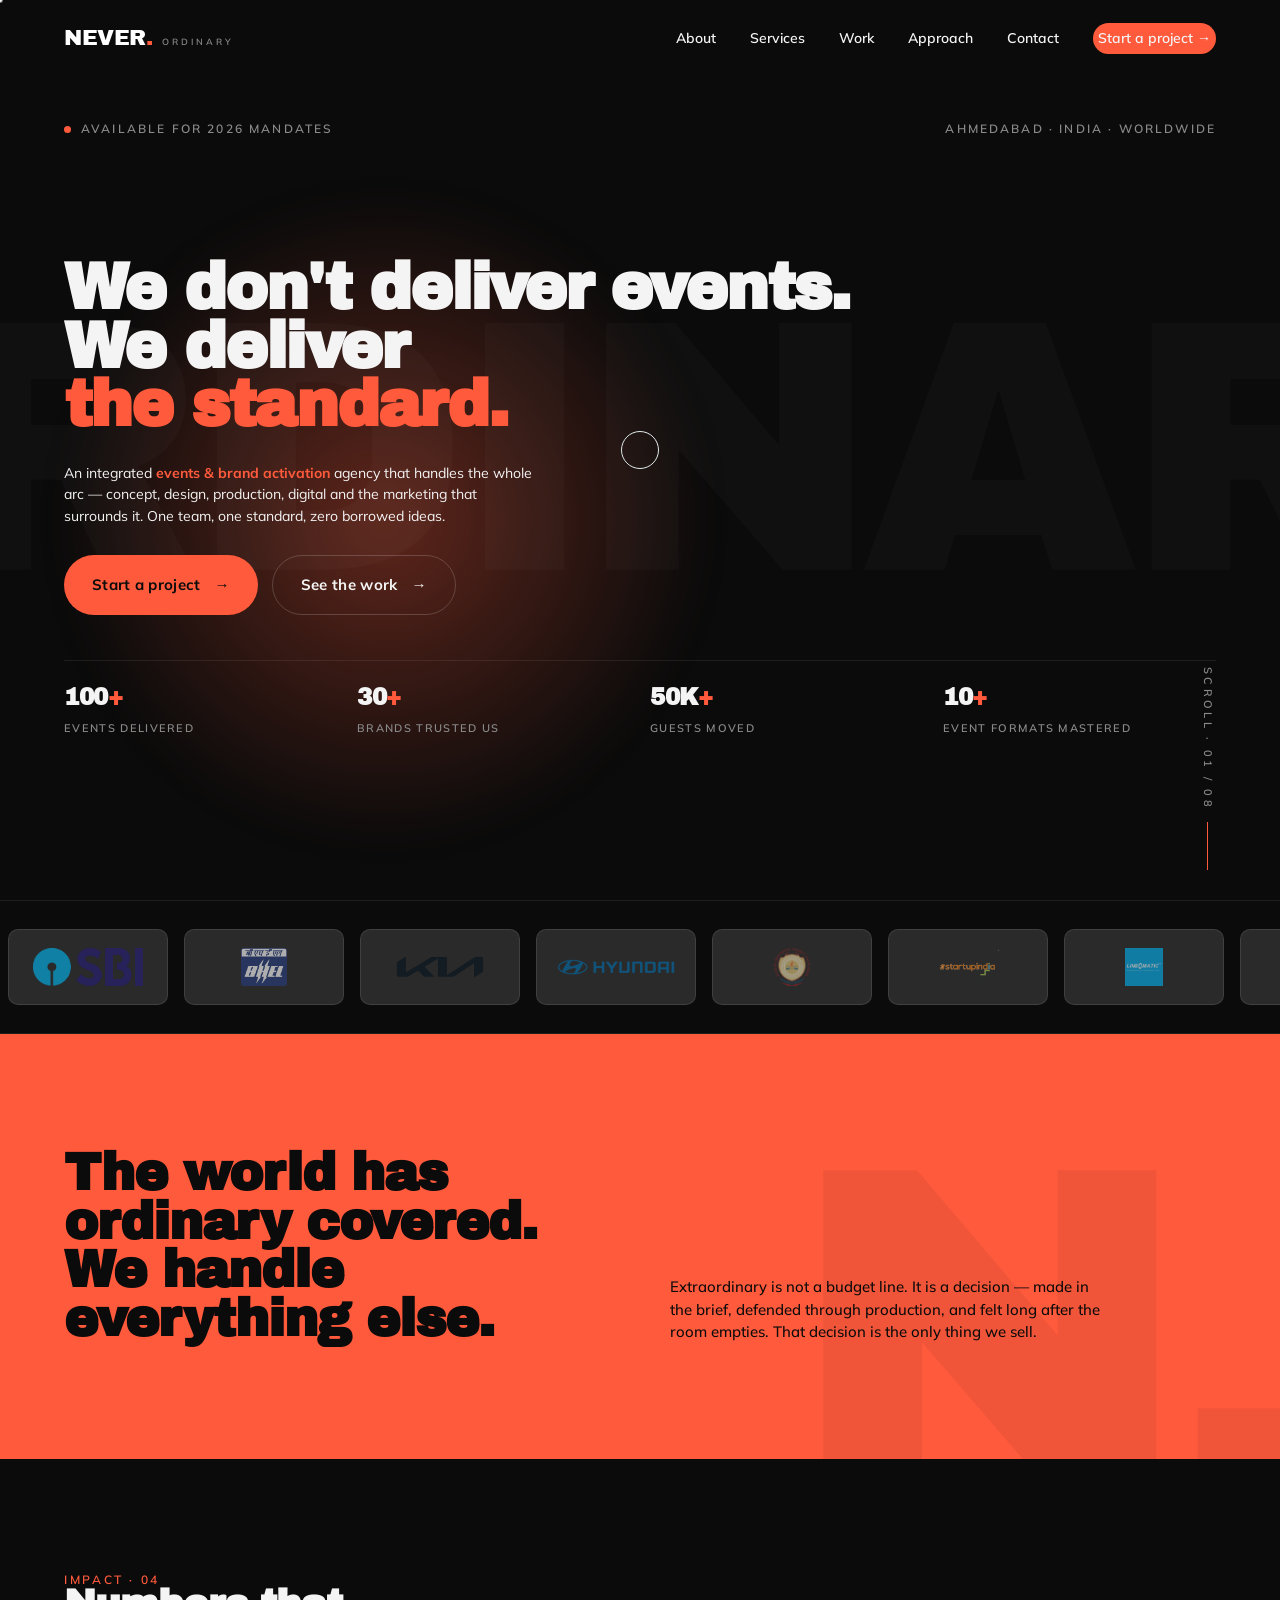
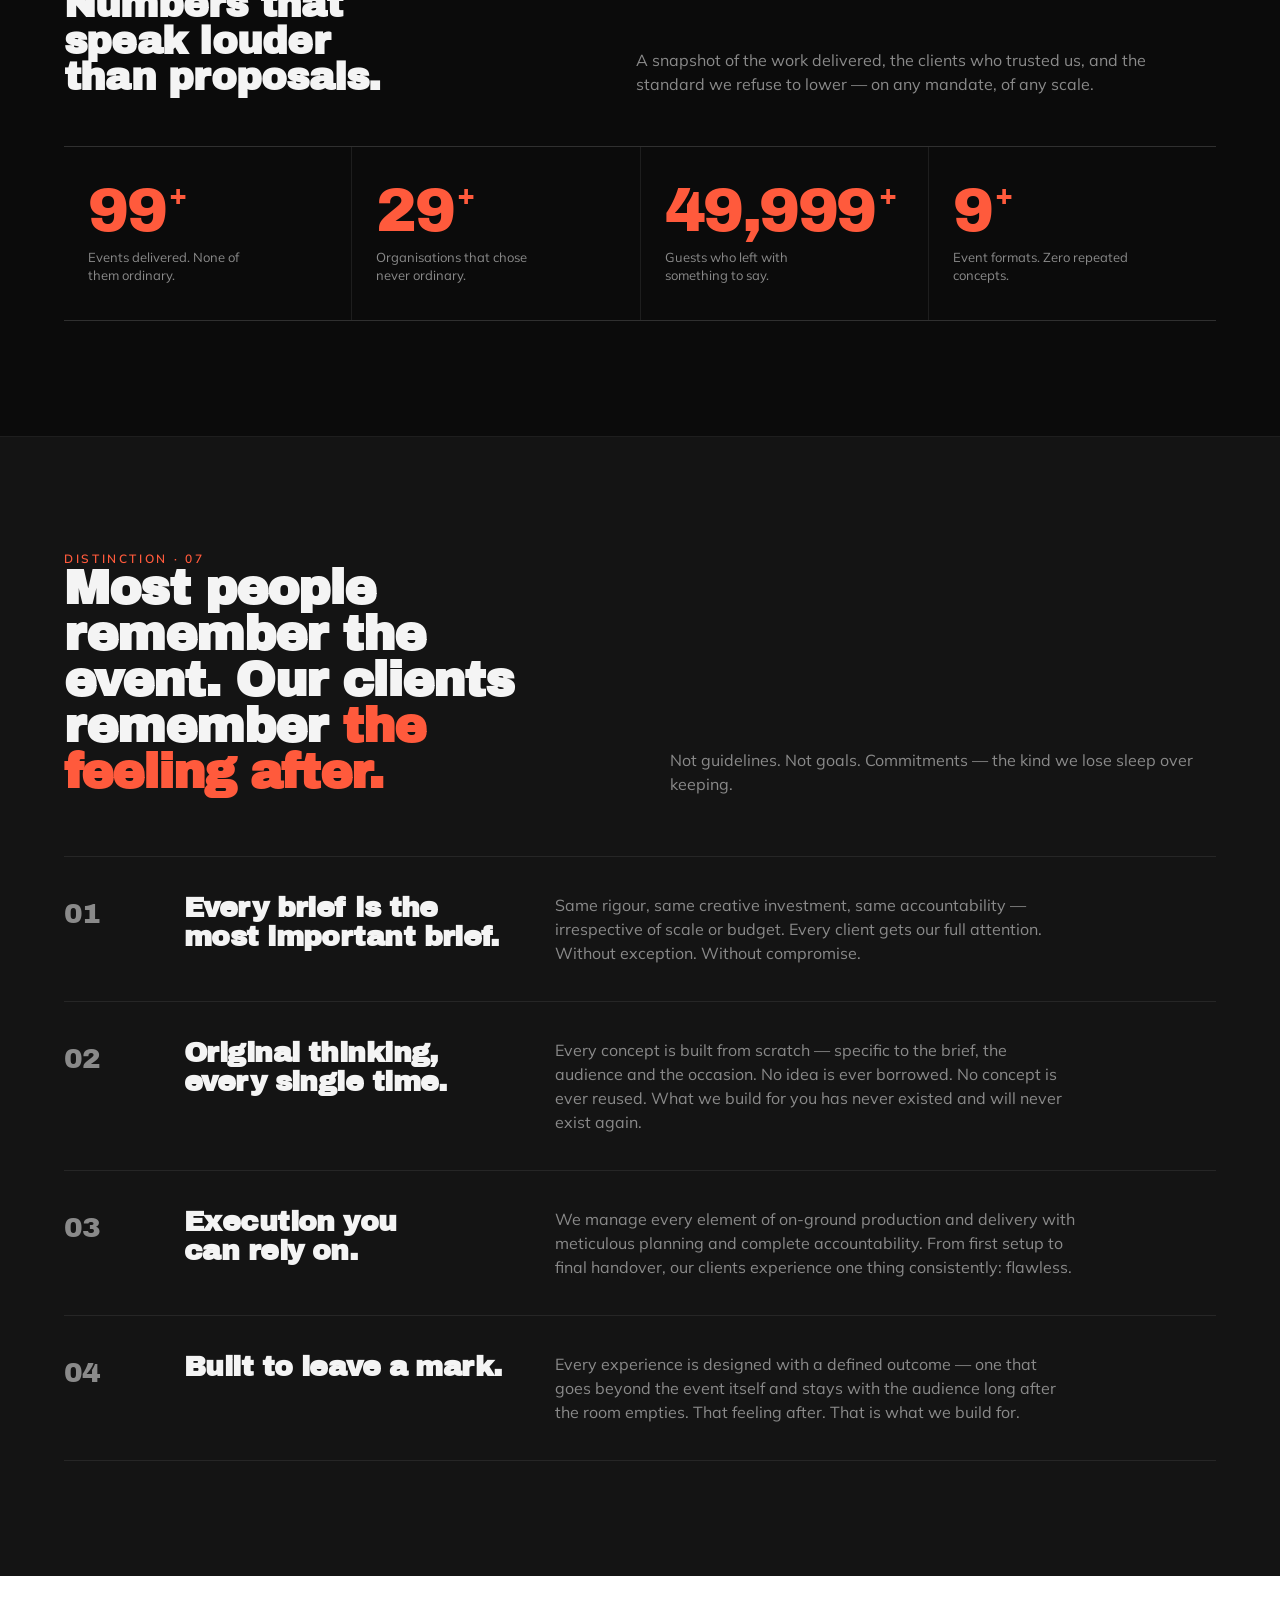
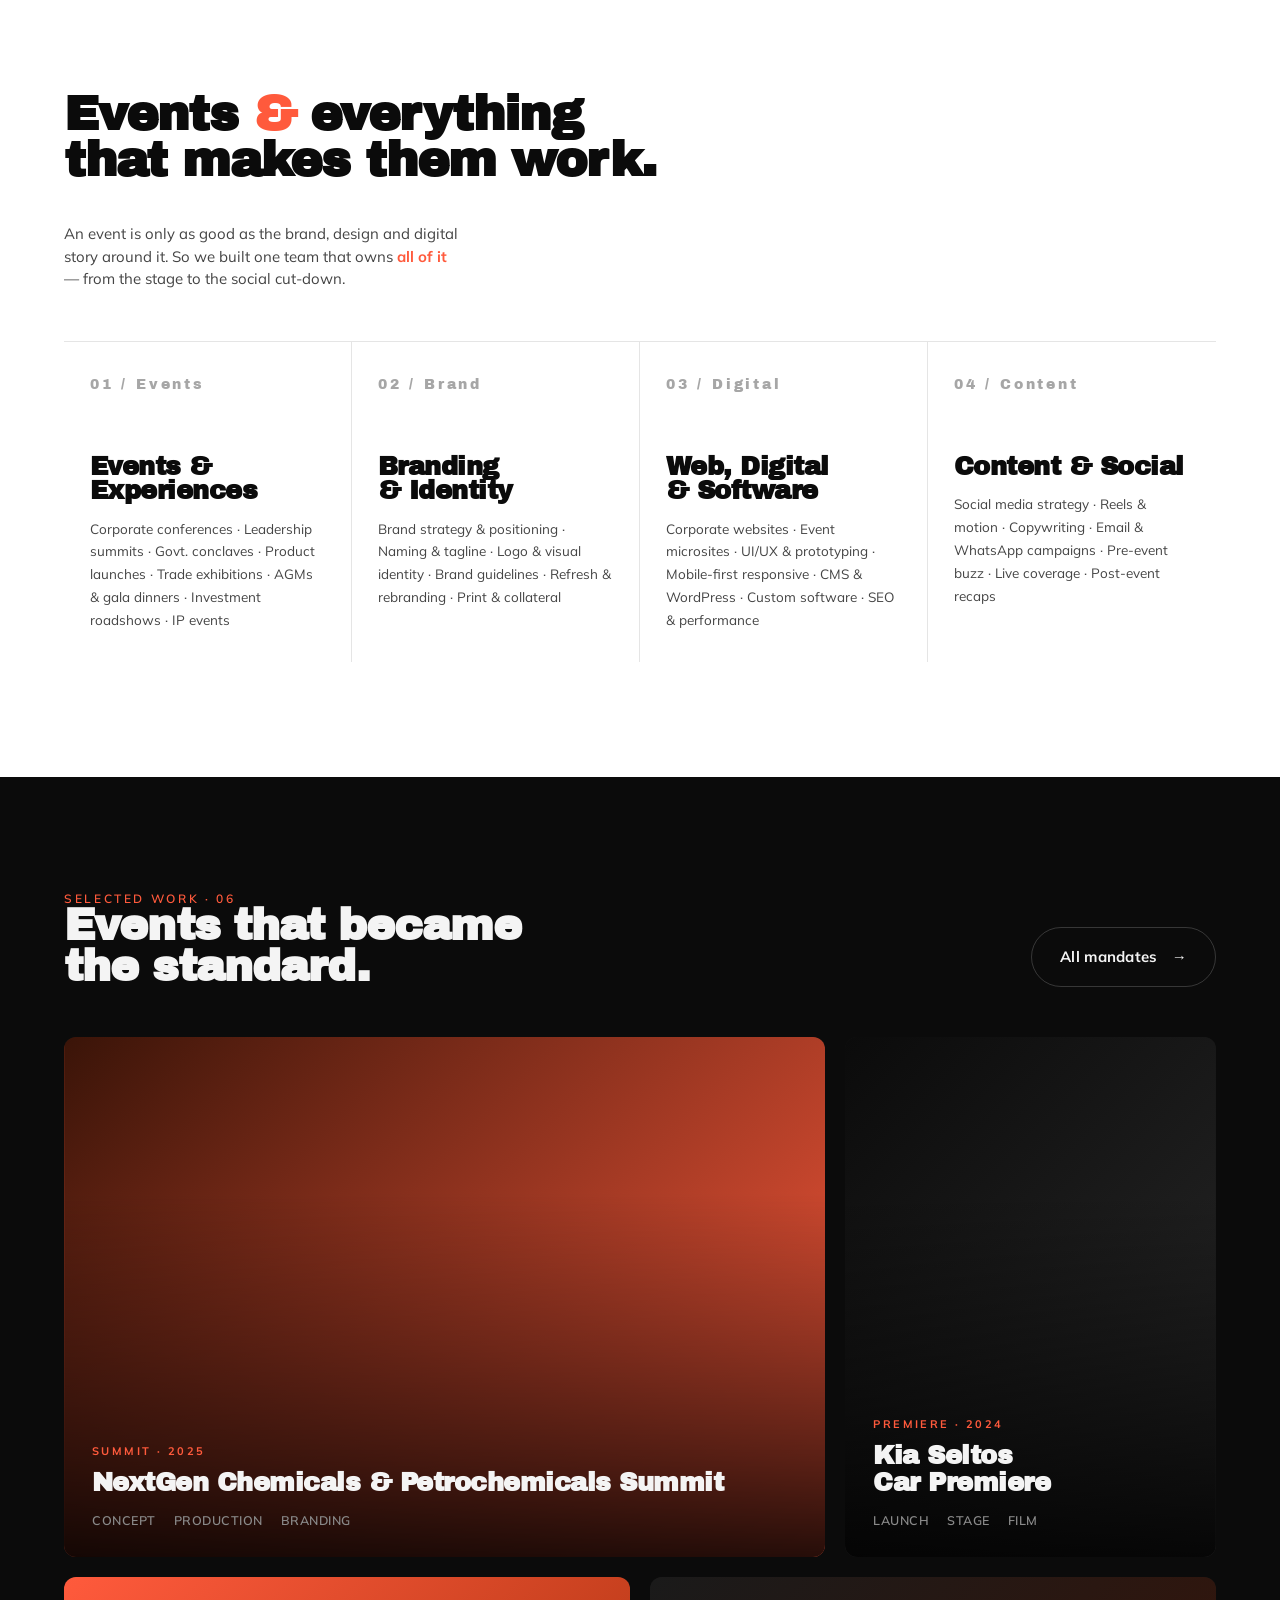
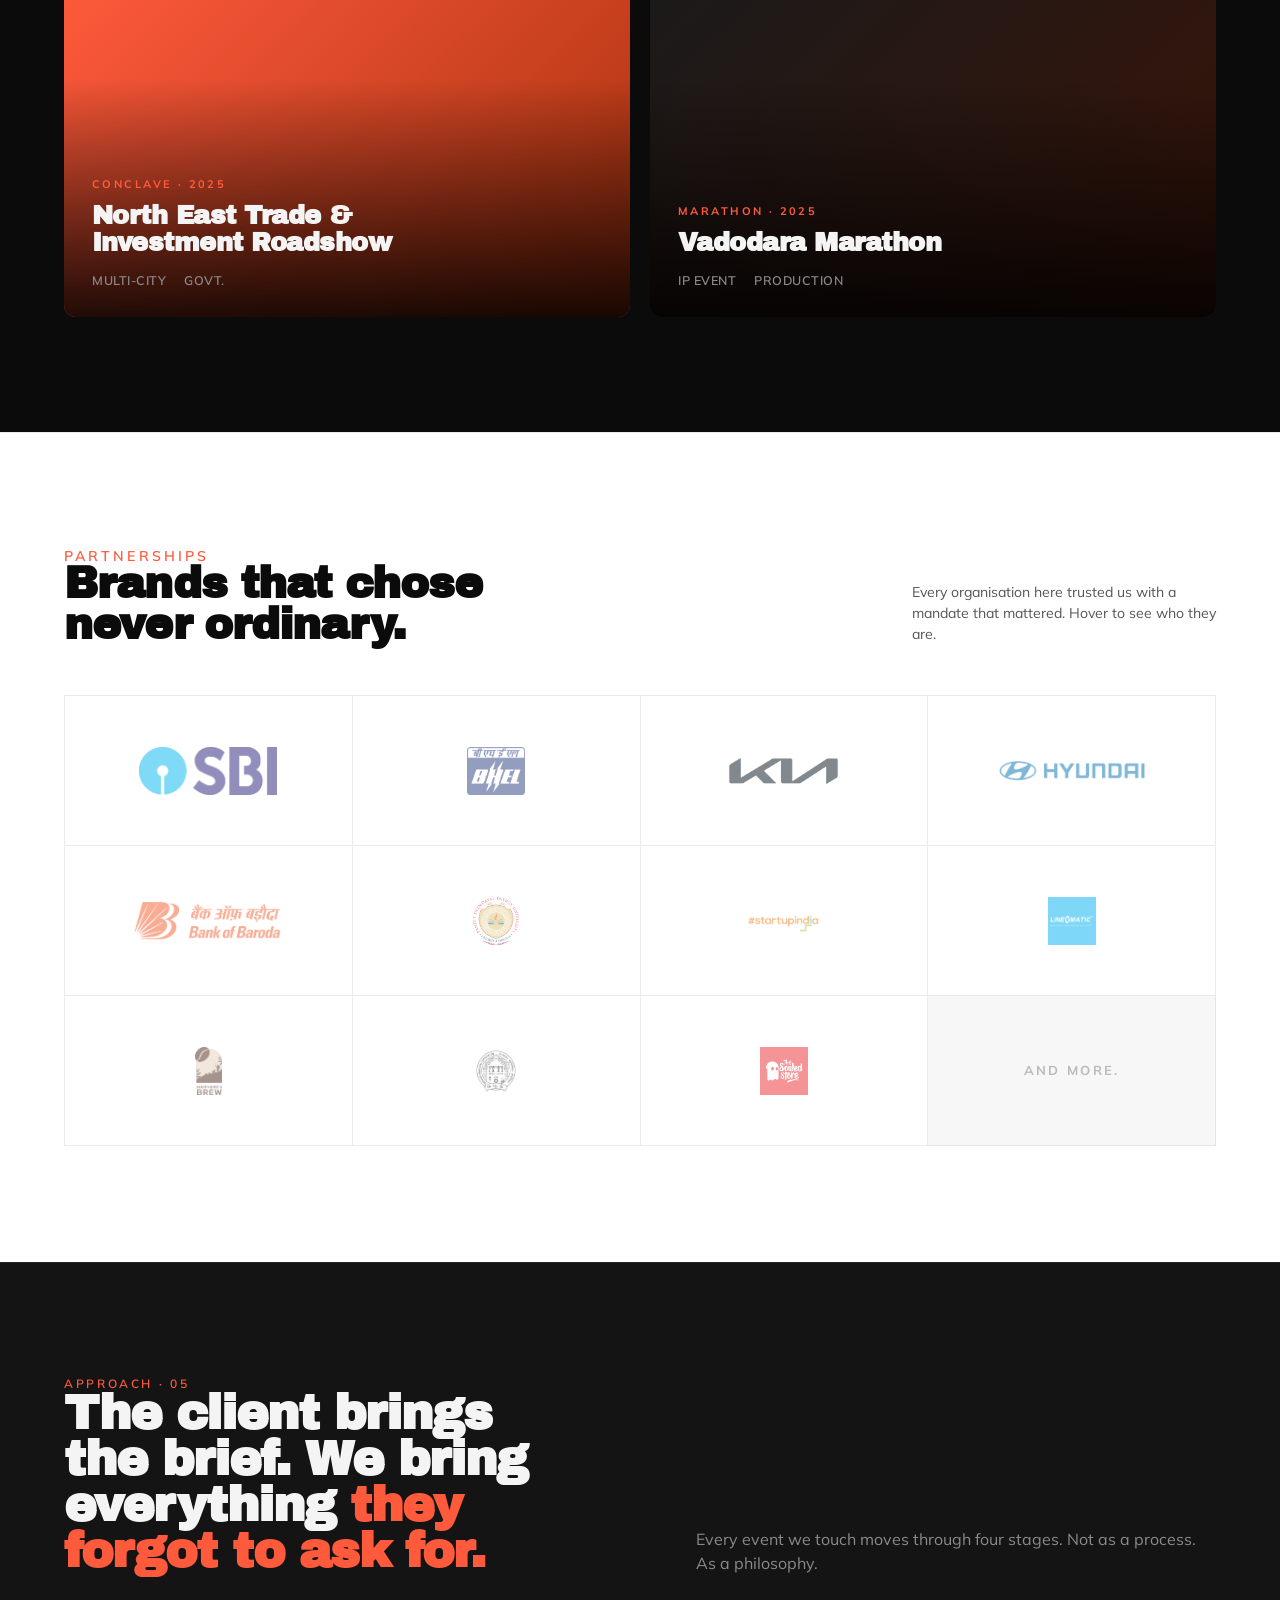
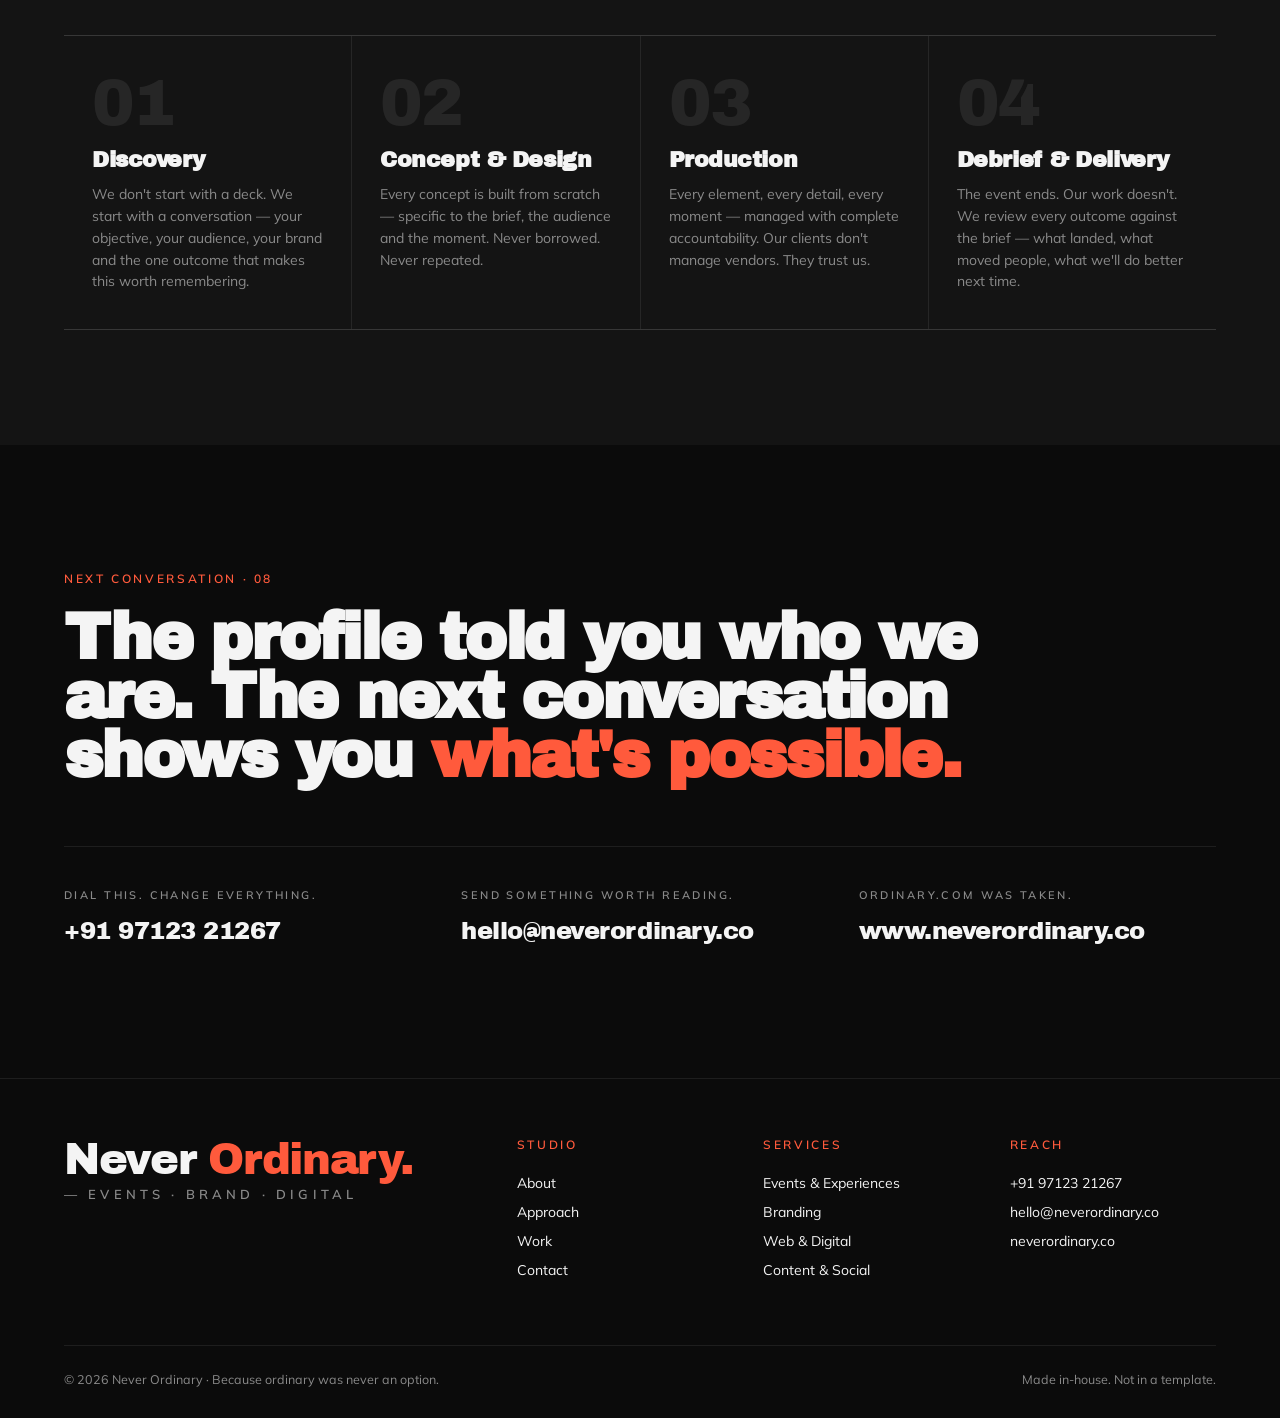
==== index.html @ 2fde380c "Initial commit" ====
<!doctype html>
<html lang="en">
<head>
<meta charset="utf-8">
<meta name="viewport" content="width=device-width,initial-scale=1">
<title>Never Ordinary — Events, Brand, Design & Digital. Built to be remembered.</title>
<meta name="description" content="Never Ordinary is an integrated events and brand activation agency. We design, produce and market corporate conferences, product launches, conclaves and brand experiences — end to end.">
<meta name="theme-color" content="#0B0B0B">
<meta property="og:title" content="Never Ordinary — Events that became the standard.">
<meta property="og:description" content="Concept. Design. Production. Marketing. We handle everything except ordinary.">
<meta property="og:type" content="website">
<link rel="preconnect" href="https://fonts.googleapis.com">
<link rel="preconnect" href="https://fonts.gstatic.com" crossorigin>
<link href="https://fonts.googleapis.com/css2?family=Archivo+Black&family=Mulish:wght@400;500;600;700;800;900&display=swap" rel="stylesheet">
<link rel="stylesheet" href="/assets/css/main.css">
<link rel="icon" href="data:image/svg+xml,%3Csvg xmlns='http://www.w3.org/2000/svg' viewBox='0 0 100 100'%3E%3Crect width='100' height='100' fill='%230B0B0B'/%3E%3Ctext x='50' y='68' font-family='Arial Black' font-size='60' fill='%23FF5A3C' text-anchor='middle'%3EN%3C/text%3E%3C/svg%3E">
</head>
<body>

<div class="cursor" aria-hidden="true"></div>
<div class="cursor-dot" aria-hidden="true"></div>

<!-- ===================== NAV ===================== -->
<header class="nav" role="banner">
  <a href="/" class="nav__logo" aria-label="Never Ordinary — Home">
    <span>NEVER<span class="o">.</span></span>
    <small>Ordinary</small>
  </a>
  <nav class="nav__links" aria-label="Primary">
    <a href="/about/">About</a>
    <a href="/services/">Services</a>
    <a href="/work/">Work</a>
    <a href="/approach/">Approach</a>
    <a href="/contact/">Contact</a>
    <a href="/contact/" class="nav__cta" style="padding: 5px;">Start a project →</a>
  </nav>
  <button class="nav__burger" aria-label="Menu" aria-expanded="false">
    <span></span><span></span><span></span>
  </button>
</header>

<!-- ===================== HERO ===================== -->
<section class="hero" aria-label="Hero">
  <div class="hero__glow" aria-hidden="true"></div>
  <div class="hero__bgword" aria-hidden="true">ORDINARY</div>

  <div class="hero__meta">
    <span><span class="dot"></span>Available for 2026 mandates</span>
    <span>Ahmedabad · India · Worldwide</span>
  </div>

  <div class="hero__inner">
    <h1 class="hero__head">
      <span class="line"><span>We don&apos;t deliver events.</span></span>
      <span class="line"><span>We deliver</span></span>
      <span class="hero__word-row">
        <span class="word-rotor" aria-label="the feeling after">
          <span class="wr is-active">the feeling after.</span>
          <span class="wr">the standard.</span>
          <span class="wr">the moment.</span>
          <span class="wr">the story.</span>
        </span>
      </span>
    </h1>

    <p class="hero__sub">
      An integrated <b>events &amp; brand activation</b> agency that handles the whole arc &mdash;
      concept, design, production, digital and the marketing that surrounds it.
      One team, one standard, zero borrowed ideas.
    </p>

    <div class="hero__cta-row">
      <a href="/contact/" class="btn">Start a project <span class="arr">→</span></a>
      <a href="/work/" class="btn btn--ghost">See the work <span class="arr">→</span></a>
    </div>

    <div class="hero__foot">
      <div><strong>100<span style="color:var(--c-orange)">+</span></strong>Events delivered</div>
      <div><strong>30<span style="color:var(--c-orange)">+</span></strong>Brands trusted us</div>
      <div><strong>50K<span style="color:var(--c-orange)">+</span></strong>Guests moved</div>
      <div><strong>10<span style="color:var(--c-orange)">+</span></strong>Event formats mastered</div>
    </div>
  </div>

  <div class="hero__scroll" aria-hidden="true">SCROLL · 01 / 08</div>
</section>

<!-- ===================== CLIENT MARQUEE ===================== -->
<div class="marquee" aria-label="Clients scrolling">
  <div class="marquee__track">
    <span class="marquee__item"><img src="/assets/images/sbi-logo-33205.png" alt="SBI" loading="lazy"></span>
    <span class="marquee__item"><img src="/assets/images/BHEL_logo.png" alt="BHEL" loading="lazy"></span>
    <span class="marquee__item"><img src="/assets/images/Kia_Logo_B.png" alt="Kia" loading="lazy"></span>
    <span class="marquee__item"><img src="/assets/images/hyundai-logo-348.png" alt="Hyundai" loading="lazy"></span>
    <!-- <span class="marquee__item"><img src="/assets/images/f231e0bbf723edbf90cee7fbb6eac2cd.png" alt="Bank of Baroda" loading="lazy"></span> -->
    <span class="marquee__item"><img src="/assets/images/idbCMJfmR0_logos.png" alt="PDEU" loading="lazy"></span>
    <span class="marquee__item"><img src="/assets/images/pngwing.com.png" alt="Startup India" loading="lazy"></span>
    <span class="marquee__item"><img src="/assets/images/Line%20O%20Matic%20Logo.png" alt="Lineomatic" loading="lazy"></span>
    <span class="marquee__item"><img src="/assets/images/Asset%202.png" alt="Shepherd's Brew" loading="lazy"></span>
    <span class="marquee__item"><img src="/assets/images/IMG_1057.JPG" alt="Ahmedabad Municipal Corporation" loading="lazy"></span>
    <span class="marquee__item"><img src="/assets/images/IMG_1058.JPG" alt="The Souled Store" loading="lazy"></span>
    <!-- duplicate for seamless loop -->
    <span class="marquee__item"><img src="/assets/images/sbi-logo-33205.png" alt="SBI" loading="lazy"></span>
    <span class="marquee__item"><img src="/assets/images/BHEL_logo.png" alt="BHEL" loading="lazy"></span>
    <span class="marquee__item"><img src="/assets/images/Kia_Logo_B.png" alt="Kia" loading="lazy"></span>
    <span class="marquee__item"><img src="/assets/images/hyundai-logo-348.png" alt="Hyundai" loading="lazy"></span>
    <!-- <span class="marquee__item"><img src="/assets/images/f231e0bbf723edbf90cee7fbb6eac2cd.png" alt="Bank of Baroda" loading="lazy"></span> -->
    <span class="marquee__item"><img src="/assets/images/idbCMJfmR0_logos.png" alt="PDEU" loading="lazy"></span>
    <span class="marquee__item"><img src="/assets/images/pngwing.com.png" alt="Startup India" loading="lazy"></span>
    <span class="marquee__item"><img src="/assets/images/Line%20O%20Matic%20Logo.png" alt="Lineomatic" loading="lazy"></span>
    <span class="marquee__item"><img src="/assets/images/Asset%202.png" alt="Shepherd's Brew" loading="lazy"></span>
    <span class="marquee__item"><img src="/assets/images/IMG_1057.JPG" alt="Ahmedabad Municipal Corporation" loading="lazy"></span>
    <span class="marquee__item"><img src="/assets/images/IMG_1058.JPG" alt="The Souled Store" loading="lazy"></span>
  </div>
</div>

<!-- ===================== MANIFESTO ===================== -->
<section class="manifesto reveal">
  <div class="manifesto__big" aria-hidden="true">N.</div>
  <div class="wrap manifesto__wrap">
    <h2>The world has ordinary covered. We handle everything else.</h2>
    <p>
      Extraordinary is not a budget line. It is a decision &mdash; made in the brief,
      defended through production, and felt long after the room empties.
      That decision is the only thing we sell.
    </p>
  </div>
</section>

<!-- ===================== STATS ===================== -->
<section class="stats">
  <div class="wrap">
    <div class="stats__head reveal">
      <div>
        <p class="eyebrow">Impact · 04</p>
        <h2 class="h-2">Numbers that speak louder than proposals.</h2>
      </div>
      <p class="lead">A snapshot of the work delivered, the clients who trusted us, and the standard we refuse to lower &mdash; on any mandate, of any scale.</p>
    </div>

    <div class="stats__grid reveal-stagger">
      <div class="stat">
        <div class="stat__num"><span data-count="100">0</span><sup>+</sup></div>
        <div class="stat__label">Events delivered. None of them ordinary.</div>
      </div>
      <div class="stat">
        <div class="stat__num"><span data-count="30">0</span><sup>+</sup></div>
        <div class="stat__label">Organisations that chose never ordinary.</div>
      </div>
      <div class="stat">
        <div class="stat__num"><span data-count="50000">0</span><sup>+</sup></div>
        <div class="stat__label">Guests who left with something to say.</div>
      </div>
      <div class="stat">
        <div class="stat__num"><span data-count="10">0</span><sup>+</sup></div>
        <div class="stat__label">Event formats. Zero repeated concepts.</div>
      </div>
    </div>
  </div>
</section>

<!-- ===================== DISTINCTION ===================== -->
<section class="pillars">
  <div class="wrap">
    <div class="pillars__head reveal">
      <div>
        <p class="eyebrow">Distinction · 07</p>
        <h2>Most people remember the event. Our clients remember <span class="kicker">the feeling after.</span></h2>
      </div>
      <p class="lead">Not guidelines. Not goals. Commitments &mdash; the kind we lose sleep over keeping.</p>
    </div>

    <div class="pillars__list reveal-stagger">
      <article class="pillar">
        <div class="pillar__num">01</div>
        <h3 class="pillar__title">Every brief is the most important brief.</h3>
        <p class="pillar__body">Same rigour, same creative investment, same accountability &mdash; irrespective of scale or budget. Every client gets our full attention. Without exception. Without compromise.</p>
      </article>
      <article class="pillar">
        <div class="pillar__num">02</div>
        <h3 class="pillar__title">Original thinking, every single time.</h3>
        <p class="pillar__body">Every concept is built from scratch &mdash; specific to the brief, the audience and the occasion. No idea is ever borrowed. No concept is ever reused. What we build for you has never existed and will never exist again.</p>
      </article>
      <article class="pillar">
        <div class="pillar__num">03</div>
        <h3 class="pillar__title">Execution you can rely on.</h3>
        <p class="pillar__body">We manage every element of on-ground production and delivery with meticulous planning and complete accountability. From first setup to final handover, our clients experience one thing consistently: flawless.</p>
      </article>
      <article class="pillar">
        <div class="pillar__num">04</div>
        <h3 class="pillar__title">Built to leave a mark.</h3>
        <p class="pillar__body">Every experience is designed with a defined outcome &mdash; one that goes beyond the event itself and stays with the audience long after the room empties. That feeling after. That is what we build for.</p>
      </article>
    </div>
  </div>
</section>

<!-- ===================== CAPABILITIES ===================== -->
<section class="caps">
  <div class="wrap">
    <div class="caps__head reveal">
      <h2>Events <em>&amp;</em> everything that makes them work.</h2>
      <p class="caps__intro">An event is only as good as the brand, design and digital story around it. So we built one team that owns <b>all of it</b> &mdash; from the stage to the social cut-down.</p>
    </div>

    <div class="caps__grid reveal-stagger">
      <article class="cap">
        <div class="cap__num">01 / Events</div>
        <h3 class="cap__title">Events &amp; Experiences</h3>
        <p class="cap__tags">Corporate conferences · Leadership summits · Govt. conclaves · Product launches · Trade exhibitions · AGMs &amp; gala dinners · Investment roadshows · IP events</p>
      </article>
      <article class="cap">
        <div class="cap__num">02 / Brand</div>
        <h3 class="cap__title">Branding &amp; Identity</h3>
        <p class="cap__tags">Brand strategy &amp; positioning · Naming &amp; tagline · Logo &amp; visual identity · Brand guidelines · Refresh &amp; rebranding · Print &amp; collateral</p>
      </article>
      <article class="cap">
        <div class="cap__num">03 / Digital</div>
        <h3 class="cap__title">Web, Digital &amp; Software</h3>
        <p class="cap__tags">Corporate websites · Event microsites · UI/UX &amp; prototyping · Mobile-first responsive · CMS &amp; WordPress · Custom software · SEO &amp; performance</p>
      </article>
      <article class="cap">
        <div class="cap__num">04 / Content</div>
        <h3 class="cap__title">Content &amp; Social</h3>
        <p class="cap__tags">Social media strategy · Reels &amp; motion · Copywriting · Email &amp; WhatsApp campaigns · Pre-event buzz · Live coverage · Post-event recaps</p>
      </article>
    </div>
  </div>
</section>

<!-- ===================== FEATURED WORK ===================== -->
<section class="work">
  <div class="wrap">
    <div class="work__head reveal">
      <div>
        <p class="eyebrow">Selected work · 06</p>
        <h2>Events that became the standard.</h2>
      </div>
      <a href="/work/" class="btn btn--ghost">All mandates <span class="arr">→</span></a>
    </div>

    <div class="work__grid reveal-stagger">
      <a href="/work/" class="proj proj--wide proj--p1">
        <div class="proj__tag">Summit · 2025</div>
        <h3 class="proj__title">NextGen Chemicals &amp; Petrochemicals Summit</h3>
        <div class="proj__meta"><span>Concept</span><span>Production</span><span>Branding</span></div>
      </a>
      <a href="/work/" class="proj proj--tall proj--p2">
        <div class="proj__tag">Premiere · 2024</div>
        <h3 class="proj__title">Kia Seltos Car Premiere</h3>
        <div class="proj__meta"><span>Launch</span><span>Stage</span><span>Film</span></div>
      </a>
      <a href="/work/" class="proj proj--half proj--p3">
        <div class="proj__tag">Conclave · 2025</div>
        <h3 class="proj__title">North East Trade &amp; Investment Roadshow</h3>
        <div class="proj__meta"><span>Multi-city</span><span>Govt.</span></div>
      </a>
      <a href="/work/" class="proj proj--half proj--p4">
        <div class="proj__tag">Marathon · 2025</div>
        <h3 class="proj__title">Vadodara Marathon</h3>
        <div class="proj__meta"><span>IP Event</span><span>Production</span></div>
      </a>
    </div>
  </div>
</section>

<!-- ===================== PARTNERSHIPS ===================== -->
<section class="partners">
  <div class="wrap">
    <div class="partners__head reveal">
      <div>
        <p class="eyebrow" style="color:var(--c-orange)">Partnerships</p>
        <h2 style="color:#0B0B0B">Brands that chose<br>never ordinary.</h2>
      </div>
      <p>Every organisation here trusted us with a mandate that mattered. Hover to see who they are.</p>
    </div>

    <div class="partners__grid reveal-stagger">
      <div class="partner">
        <img src="/assets/images/sbi-logo-33205.png" alt="State Bank of India" loading="lazy">
      </div>
      <div class="partner">
        <img src="/assets/images/BHEL_logo.png" alt="BHEL" loading="lazy">
      </div>
      <div class="partner">
        <img src="/assets/images/Kia_Logo_B.png" alt="Kia" loading="lazy">
      </div>
      <div class="partner">
        <img src="/assets/images/hyundai-logo-348.png" alt="Hyundai" loading="lazy">
      </div>
      <div class="partner">
        <img src="/assets/images/f231e0bbf723edbf90cee7fbb6eac2cd.png" alt="Bank of Baroda" loading="lazy">
      </div>
      <div class="partner">
        <img src="/assets/images/idbCMJfmR0_logos.png" alt="Pandit Deendayal Energy University" loading="lazy">
      </div>
      <div class="partner">
        <img src="/assets/images/pngwing.com.png" alt="Startup India" loading="lazy">
      </div>
      <div class="partner">
        <img src="/assets/images/Line%20O%20Matic%20Logo.png" alt="Lineomatic" loading="lazy">
      </div>
      <div class="partner">
        <img src="/assets/images/Asset%202.png" alt="Shepherd's Brew" loading="lazy">
      </div>
      <div class="partner">
        <img src="/assets/images/IMG_1057.JPG" alt="Ahmedabad Municipal Corporation" loading="lazy">
      </div>
      <div class="partner">
        <img src="/assets/images/IMG_1058.JPG" alt="The Souled Store" loading="lazy">
      </div>
      <div class="partner" style="background:#f7f7f7;cursor:default">
        <span style="font:700 13px/1 var(--f-body);letter-spacing:.18em;text-transform:uppercase;color:#bbb">And more.</span>
      </div>
    </div>
  </div>
</section>

<!-- ===================== APPROACH ===================== -->
<section class="approach">
  <div class="wrap">
    <div class="approach__head reveal">
      <div>
        <p class="eyebrow">Approach · 05</p>
        <h2>The client brings the brief. We bring everything <em>they forgot to ask for.</em></h2>
      </div>
      <p class="lead">Every event we touch moves through four stages. Not as a process. As a philosophy.</p>
    </div>

    <div class="approach__steps reveal-stagger">
      <div class="step">
        <div class="step__num">01</div>
        <h4 class="step__title">Discovery</h4>
        <p class="step__body">We don&apos;t start with a deck. We start with a conversation &mdash; your objective, your audience, your brand and the one outcome that makes this worth remembering.</p>
      </div>
      <div class="step">
        <div class="step__num">02</div>
        <h4 class="step__title">Concept &amp; Design</h4>
        <p class="step__body">Every concept is built from scratch &mdash; specific to the brief, the audience and the moment. Never borrowed. Never repeated.</p>
      </div>
      <div class="step">
        <div class="step__num">03</div>
        <h4 class="step__title">Production</h4>
        <p class="step__body">Every element, every detail, every moment &mdash; managed with complete accountability. Our clients don&apos;t manage vendors. They trust us.</p>
      </div>
      <div class="step">
        <div class="step__num">04</div>
        <h4 class="step__title">Debrief &amp; Delivery</h4>
        <p class="step__body">The event ends. Our work doesn&apos;t. We review every outcome against the brief &mdash; what landed, what moved people, what we&apos;ll do better next time.</p>
      </div>
    </div>
  </div>
</section>

<!-- ===================== CLOSER ===================== -->
<section class="closer">
  <div class="wrap reveal">
    <p class="eyebrow closer__eyebrow">Next conversation · 08</p>
    <h2>The profile told you who we are. The next conversation shows you <em>what&apos;s possible.</em></h2>

    <div class="closer__row">
      <div>
        <span class="lbl">Dial this. Change everything.</span>
        <a href="tel:+919712321267">+91 97123 21267</a>
      </div>
      <div>
        <span class="lbl">Send something worth reading.</span>
        <a href="mailto:hello@neverordinary.co">hello@neverordinary.co</a>
      </div>
      <div>
        <span class="lbl">ordinary.com was taken.</span>
        <a href="https://www.neverordinary.co">www.neverordinary.co</a>
      </div>
    </div>
  </div>
</section>

<!-- ===================== FOOTER ===================== -->
<footer>
  <div class="wrap">
    <div class="foot__top">
      <div class="foot__brand">
        Never <em>Ordinary.</em>
        <small>— Events · Brand · Digital</small>
      </div>
      <div class="foot__col">
        <h4>Studio</h4>
        <a href="/about/">About</a>
        <a href="/approach/">Approach</a>
        <a href="/work/">Work</a>
        <a href="/contact/">Contact</a>
      </div>
      <div class="foot__col">
        <h4>Services</h4>
        <a href="/services/">Events &amp; Experiences</a>
        <a href="/services/">Branding</a>
        <a href="/services/">Web &amp; Digital</a>
        <a href="/services/">Content &amp; Social</a>
      </div>
      <div class="foot__col">
        <h4>Reach</h4>
        <a href="tel:+919712321267">+91 97123 21267</a>
        <a href="mailto:hello@neverordinary.co">hello@neverordinary.co</a>
        <a href="https://www.neverordinary.co">neverordinary.co</a>
      </div>
    </div>
    <div class="foot__bot">
      <span>© <span data-year></span> Never Ordinary · Because ordinary was never an option.</span>
      <span>Made in-house. Not in a template.</span>
    </div>
  </div>
</footer>

<script src="/assets/js/main.js" defer></script>
</body>
</html>
---- assets/css/main.css ----
/* ==========================================================
   NEVER ORDINARY — main stylesheet
   ========================================================== */

/* ---------- Reset ---------- */
*,*::before,*::after{box-sizing:border-box;margin:0;padding:0}
html{scroll-behavior:smooth;-webkit-text-size-adjust:100%}
body{font-family:var(--f-body);background:var(--c-bg);color:var(--c-fg);
  font-weight:400;line-height:1.5;overflow-x:hidden;
  -webkit-font-smoothing:antialiased;-moz-osx-font-smoothing:grayscale}
img,svg{display:block;max-width:100%}
a{color:inherit;text-decoration:none}
button{font:inherit;background:none;border:0;color:inherit;cursor:pointer}
ul{list-style:none}
::selection{background:var(--c-orange);color:#000}

/* ---------- Tokens ---------- */
:root{
  --c-orange:#FF5A3C;
  --c-orange-soft:#FF7A5C;
  --c-bg:#0B0B0B;
  --c-bg-2:#141414;
  --c-bg-3:#1C1C1C;
  --c-fg:#F4F4F4;
  --c-muted:#8A8A8A;
  --c-line:rgba(255,255,255,.08);
  --c-line-strong:rgba(255,255,255,.18);

  --f-display:"Archivo Black", "Arial Black", system-ui, sans-serif;
  --f-body:"Mulish", -apple-system, BlinkMacSystemFont, "Segoe UI", Roboto, sans-serif;

  --r-sm:6px; --r-md:12px; --r-lg:22px;

  --pad-x:clamp(20px,5vw,80px);
  --max-w:1440px;

  --t-fast:.25s cubic-bezier(.2,.7,.2,1);
  --t-med:.5s cubic-bezier(.2,.7,.2,1);
  --t-slow:.9s cubic-bezier(.2,.7,.2,1);
}

/* ---------- Type scale ---------- */
.eyebrow{font:600 12px/1 var(--f-body);letter-spacing:.22em;
  text-transform:uppercase;color:var(--c-orange)}
.eyebrow--mute{color:var(--c-muted)}

h1,h2,h3,h4{font-family:var(--f-display);font-weight:900;
  line-height:.95;letter-spacing:-.02em;text-wrap:balance}

.h-display{font-size:clamp(44px,7.5vw,128px);line-height:.88;letter-spacing:-.035em}
.h-1{font-size:clamp(32px,4.6vw,72px)}
.h-2{font-size:clamp(26px,3.2vw,52px)}
.h-3{font-size:clamp(20px,2vw,30px)}
.lead{font-size:clamp(16px,1.25vw,20px);color:var(--c-muted);max-width:58ch}
.kicker{color:var(--c-orange)}

/* ---------- Layout helpers ---------- */
.wrap{width:100%;max-width:var(--max-w);margin:0 auto;padding:0 var(--pad-x)}
section{position:relative}
.section-pad{padding:clamp(80px,11vw,160px) 0}

/* ---------- Buttons / CTAs ---------- */
.btn{position:relative;display:inline-flex;align-items:center;gap:14px;
  padding:18px 28px;border-radius:999px;font-weight:700;font-size:15px;
  letter-spacing:.02em;background:var(--c-orange);color:#0B0B0B;
  overflow:hidden;isolation:isolate;transition:transform var(--t-fast)}
.btn:hover{transform:translateY(-2px)}
.btn::before{content:"";position:absolute;inset:0;background:#fff;
  transform:translateY(100%);transition:transform var(--t-med);z-index:-1}
.btn:hover::before{transform:translateY(0)}
.btn .arr{transition:transform var(--t-fast)}
.btn:hover .arr{transform:translateX(6px)}

.btn--ghost{background:transparent;color:var(--c-fg);
  border:1px solid var(--c-line-strong)}
.btn--ghost::before{background:var(--c-orange)}
.btn--ghost:hover{color:#0B0B0B}

/* ---------- Custom cursor ---------- */
.cursor,.cursor-dot{position:fixed;top:0;left:0;pointer-events:none;
  z-index:9999;transform:translate(-50%,-50%);
  will-change:transform;mix-blend-mode:difference}
.cursor{width:38px;height:38px;border:1px solid #fff;border-radius:50%;
  transition:width var(--t-fast),height var(--t-fast),background var(--t-fast)}
.cursor-dot{width:5px;height:5px;background:#fff;border-radius:50%}
.cursor.is-hover{width:72px;height:72px;background:var(--c-orange);border-color:transparent}
@media (hover:none){.cursor,.cursor-dot{display:none}}

/* ---------- Nav ---------- */
.nav{position:fixed;top:0;left:0;right:0;z-index:80;
  padding:22px var(--pad-x);display:flex;align-items:center;justify-content:space-between;
  transition:background var(--t-med),padding var(--t-med),border-color var(--t-med);
  border-bottom:1px solid transparent}
.nav.is-scrolled{background:rgba(11,11,11,.78);backdrop-filter:blur(14px);
  border-bottom-color:var(--c-line);padding-top:14px;padding-bottom:14px}
.nav__logo{display:flex;align-items:baseline;gap:10px;font-family:var(--f-display);
  font-size:22px;letter-spacing:-.02em;color:#fff}
.nav__logo .o{color:var(--c-orange)}
.nav__logo small{font:600 9px/1 var(--f-body);letter-spacing:.32em;
  text-transform:uppercase;color:var(--c-muted)}
.nav__links{display:flex;align-items:center;gap:34px}
.nav__links a{font-size:14px;font-weight:600;color:var(--c-fg);position:relative;padding:6px 0}
.nav__links a::after{content:"";position:absolute;left:0;right:0;bottom:0;height:1px;
  background:var(--c-orange);transform:scaleX(0);transform-origin:left;
  transition:transform var(--t-med)}
.nav__links a:hover::after{transform:scaleX(1)}
.nav__cta{padding:12px 20px;background:var(--c-orange);color:#0B0B0B;border-radius:999px;
  font-weight:700;font-size:13px;transition:transform var(--t-fast)}
.nav__cta:hover{transform:translateY(-2px)}

.nav__burger{display:none;width:42px;height:42px;border:1px solid var(--c-line-strong);
  border-radius:50%;align-items:center;justify-content:center;flex-direction:column;gap:5px}
.nav__burger span{display:block;width:16px;height:1.5px;background:#fff;transition:transform var(--t-fast),opacity var(--t-fast)}
.nav__burger.is-open span:nth-child(1){transform:translateY(3.25px) rotate(45deg)}
.nav__burger.is-open span:nth-child(2){opacity:0}
.nav__burger.is-open span:nth-child(3){transform:translateY(-3.25px) rotate(-45deg)}

@media (max-width:880px){
  .nav__links{position:fixed;inset:0;background:#0B0B0B;flex-direction:column;
    justify-content:center;gap:28px;transform:translateX(100%);transition:transform var(--t-med);z-index:70}
  .nav__links.is-open{transform:translateX(0)}
  .nav__links a{font-family:var(--f-display);font-size:36px}
  .nav__burger{display:flex}
  .nav__cta{display:none}
}

/* ==========================================================
   HERO
   ========================================================== */
.hero{position:relative;min-height:100vh;min-height:100svh;
  padding-top:140px;display:flex;flex-direction:column;justify-content:center;
  overflow:hidden;isolation:isolate}

.hero__glow{position:absolute;width:60vmax;height:60vmax;border-radius:50%;
  background:radial-gradient(circle,rgba(255,90,60,.35) 0%,transparent 60%);
  filter:blur(20px);pointer-events:none;z-index:-1;
  transition:transform .9s cubic-bezier(.2,.7,.2,1);will-change:transform}

.hero__bgword{position:absolute;top:50%;left:50%;
  transform:translate(-50%,-50%);font-family:var(--f-display);
  font-size:clamp(140px,28vw,540px);color:rgba(255,255,255,.022);
  letter-spacing:-.04em;line-height:.85;white-space:nowrap;pointer-events:none;z-index:-1;
  user-select:none}

.hero__meta{position:absolute;top:120px;left:var(--pad-x);right:var(--pad-x);
  display:flex;justify-content:space-between;align-items:center;font-size:12px;color:var(--c-muted);
  letter-spacing:.18em;text-transform:uppercase;font-weight:600}
.hero__meta .dot{display:inline-block;width:7px;height:7px;background:var(--c-orange);
  border-radius:50%;margin-right:10px;animation:pulse 2s infinite}
@keyframes pulse{0%,100%{opacity:1}50%{opacity:.35}}

.hero__inner{padding:0 var(--pad-x);max-width:var(--max-w);margin:0 auto;width:100%;
  padding-bottom:clamp(40px,5vh,80px)}

.hero__head{font-family:var(--f-display);font-size:clamp(36px,5vw,82px);
  line-height:.92;letter-spacing:-.03em;text-transform:none}
.hero__head .line{display:block;overflow:hidden}
.hero__head .line span{display:inline-block;transform:translateY(110%);
  animation:rise 1.1s cubic-bezier(.2,.7,.2,1) forwards}
.hero__head .line:nth-child(2) span{animation-delay:.12s}
.hero__head .kicker{color:var(--c-orange)}
@keyframes rise{to{transform:translateY(0)}}

/* word crossfade rotor */
.hero__word-row{display:block;overflow:visible;
  opacity:0;transform:translateY(14px);
  animation:fadeUp .8s .28s forwards cubic-bezier(.2,.7,.2,1)}
.word-rotor{display:inline-grid;color:var(--c-orange)}
.wr{grid-area:1/1;opacity:0;white-space:nowrap;
  transition:opacity .55s ease,transform .55s ease;
  transform:translateY(8px)}
.wr.is-active{opacity:1;transform:none}

.hero__sub{margin-top:28px;max-width:60ch;font-size:clamp(14px,1.1vw,17px);
  color:var(--c-fg);opacity:0;transform:translateY(16px);
  animation:fadeUp .8s .48s forwards cubic-bezier(.2,.7,.2,1)}
.hero__sub b{color:var(--c-orange);font-weight:700}
@keyframes fadeUp{to{opacity:1;transform:translateY(0)}}

.hero__cta-row{margin-top:28px;display:flex;flex-wrap:wrap;gap:14px;
  opacity:0;transform:translateY(16px);
  animation:fadeUp .8s .62s forwards cubic-bezier(.2,.7,.2,1)}

.hero__foot{margin-top:clamp(40px,5vh,60px);padding-top:20px;
  border-top:1px solid var(--c-line);
  display:grid;grid-template-columns:repeat(4,1fr);gap:20px;
  font-size:11px;color:var(--c-muted);letter-spacing:.12em;text-transform:uppercase;font-weight:600}
.hero__foot strong{display:block;font-family:var(--f-display);color:var(--c-fg);
  font-size:clamp(18px,1.8vw,26px);letter-spacing:-.02em;text-transform:none;margin-bottom:4px}
.hero__scroll{position:absolute;right:var(--pad-x);bottom:30px;
  writing-mode:vertical-rl;font-size:11px;letter-spacing:.3em;color:var(--c-muted);
  text-transform:uppercase;font-weight:600;display:flex;align-items:center;gap:12px}
.hero__scroll::after{content:"";display:block;width:1px;height:48px;background:var(--c-orange);
  animation:scrollLine 1.8s ease-in-out infinite}
@keyframes scrollLine{
  0%{transform:scaleY(0);transform-origin:top}
  50%{transform:scaleY(1);transform-origin:top}
  51%{transform:scaleY(1);transform-origin:bottom}
  100%{transform:scaleY(0);transform-origin:bottom}
}

@media (max-width:880px){
  .hero__meta{display:none}
  .hero__foot{grid-template-columns:1fr 1fr;gap:20px}
  .hero__scroll{display:none}
}

/* ==========================================================
   MARQUEE STRIP
   ========================================================== */
.marquee{padding:28px 0;border-top:1px solid var(--c-line);
  border-bottom:1px solid var(--c-line);overflow:hidden;
  background:var(--c-bg);position:relative}
.marquee:hover .marquee__track{animation-play-state:paused}
.marquee__track{display:flex;align-items:center;gap:16px;width:max-content;
  animation:marq 52s linear infinite;padding:0 8px}
.marquee__item{display:inline-flex;align-items:center;justify-content:center;
  width:160px;height:76px;flex-shrink:0;
  background:rgba(255,255,255,.13);
  border:1px solid rgba(255,255,255,.1);
  border-radius:10px;
  transition:background var(--t-fast),border-color var(--t-fast),transform var(--t-fast)}
.marquee__item:hover{background:rgba(255,255,255,.22);
  border-color:rgba(255,255,255,.18);transform:translateY(-2px)}
.marquee__item img{height:38px;width:auto;max-width:120px;object-fit:contain;
  opacity:.62;
  transition:opacity .4s cubic-bezier(.2,.7,.2,1),transform .4s cubic-bezier(.2,.7,.2,1)}
.marquee__item:hover img{opacity:1;transform:scale(1.06)}
@keyframes marq{to{transform:translateX(-50%)}}

/* ==========================================================
   PARTNERSHIPS
   ========================================================== */
.partners{padding:clamp(64px,9vw,120px) 0;background:#fff;color:#0B0B0B;
  border-top:1px solid rgba(0,0,0,.08)}
.partners__head{display:flex;justify-content:space-between;align-items:end;
  gap:40px;margin-bottom:50px;flex-wrap:wrap}
.partners__head h2{font-size:clamp(26px,3.4vw,54px);color:#0B0B0B}
.partners__head p{max-width:38ch;font-size:clamp(14px,1.1vw,16px);color:#555}
.partners__grid{display:grid;grid-template-columns:repeat(4,1fr);
  border-top:1px solid rgba(0,0,0,.08);border-left:1px solid rgba(0,0,0,.08)}
.partner{height:150px;border-right:1px solid rgba(0,0,0,.08);
  border-bottom:1px solid rgba(0,0,0,.08);
  display:flex;align-items:center;justify-content:center;
  padding:28px 32px;
  transition:background var(--t-med);position:relative;overflow:hidden}
.partner::after{content:"";position:absolute;inset:0;
  background:var(--c-orange);opacity:0;transition:opacity var(--t-med)}
.partner:hover{background:#f9f9f9}
.partner:hover::after{opacity:.04}
.partner img{height:48px;width:auto;max-width:150px;object-fit:contain;
  opacity:.5;
  transition:opacity .45s cubic-bezier(.2,.7,.2,1),transform .45s cubic-bezier(.2,.7,.2,1)}
.partner:hover img{opacity:1;transform:scale(1.05)}
@media (max-width:880px){
  .partners__head{flex-direction:column;align-items:start;gap:16px}
  .partners__grid{grid-template-columns:repeat(3,1fr)}
}
@media (max-width:540px){.partners__grid{grid-template-columns:repeat(2,1fr)}}

/* ==========================================================
   MANIFESTO
   ========================================================== */
.manifesto{background:var(--c-orange);color:#0B0B0B;
  padding:clamp(64px,9vw,130px) 0;position:relative;overflow:hidden}
.manifesto__wrap{display:grid;grid-template-columns:1fr 1fr;gap:60px;align-items:end}
.manifesto h2{font-size:clamp(30px,4vw,64px);color:#0B0B0B}
.manifesto p{font-size:clamp(15px,1.1vw,17px);color:#0B0B0B;max-width:48ch;font-weight:500}
.manifesto__big{position:absolute;right:-2vw;bottom:-10vh;font-family:var(--f-display);
  font-size:38vw;line-height:.85;color:rgba(0,0,0,.055);letter-spacing:-.05em;pointer-events:none}
@media (max-width:880px){
  .manifesto__wrap{grid-template-columns:1fr;gap:30px}
}

/* ==========================================================
   STATS
   ========================================================== */
.stats{padding:clamp(64px,9vw,120px) 0;border-bottom:1px solid var(--c-line)}
.stats__head{display:flex;justify-content:space-between;align-items:end;
  gap:40px;margin-bottom:50px;flex-wrap:wrap}
.stats__head h2{max-width:14ch;font-size:clamp(24px,3vw,48px)}
.stats__grid{display:grid;grid-template-columns:repeat(4,1fr);gap:1px;
  background:var(--c-line);border-top:1px solid var(--c-line);border-bottom:1px solid var(--c-line)}
.stat{background:var(--c-bg);padding:36px 24px;display:flex;flex-direction:column;gap:10px;
  transition:background var(--t-med);position:relative;overflow:hidden}
.stat:hover{background:var(--c-bg-2)}
.stat__num{font-family:var(--f-display);font-size:clamp(42px,4.8vw,76px);
  color:var(--c-orange);letter-spacing:-.04em;line-height:.9}
.stat__num sup{font-size:.45em;vertical-align:top;margin-left:4px}
.stat__label{font-size:13px;color:var(--c-muted);max-width:22ch;line-height:1.4}
@media (max-width:880px){.stats__grid{grid-template-columns:1fr 1fr}}

/* ==========================================================
   DISTINCTION (Pillars)
   ========================================================== */
.pillars{padding:clamp(64px,9vw,120px) 0;background:var(--c-bg-2)}
.pillars__head{display:grid;grid-template-columns:1fr 1fr;gap:60px;align-items:end;margin-bottom:60px}
.pillars__head h2{font-size:clamp(28px,3.8vw,60px)}
.pillars__list{display:grid;grid-template-columns:1fr;gap:0}
.pillar{display:grid;grid-template-columns:80px 1fr 2fr;gap:40px;
  padding:36px 0;border-top:1px solid var(--c-line);align-items:start;
  transition:padding var(--t-med);position:relative}
.pillar:last-child{border-bottom:1px solid var(--c-line)}
.pillar:hover{padding-left:24px}
.pillar:hover .pillar__num{color:var(--c-orange)}
.pillar__num{font-family:var(--f-display);font-size:28px;color:var(--c-muted);
  letter-spacing:-.02em;transition:color var(--t-med)}
.pillar__title{font-family:var(--f-display);font-size:clamp(22px,2.2vw,30px);
  line-height:1.05;letter-spacing:-.02em}
.pillar__body{color:var(--c-muted);font-size:16px;max-width:52ch}
@media (max-width:880px){
  .pillars__head{grid-template-columns:1fr;gap:24px}
  .pillar{grid-template-columns:50px 1fr;gap:18px}
  .pillar__body{grid-column:1/-1}
}

/* ==========================================================
   CAPABILITIES
   ========================================================== */
.caps{padding:clamp(64px,9vw,120px) 0;background:#fff;color:#0B0B0B;position:relative;overflow:hidden}
.caps__head{display:flex;justify-content:space-between;align-items:end;gap:40px;margin-bottom:50px;flex-wrap:wrap}
.caps__head h2{font-size:clamp(28px,3.8vw,60px);color:#0B0B0B;max-width:24ch}
.caps__head h2 em{font-style:normal;color:var(--c-orange)}
.caps__intro{max-width:44ch;color:#444;font-size:clamp(15px,1.1vw,17px)}
.caps__intro b{color:var(--c-orange)}
.caps__grid{display:grid;grid-template-columns:repeat(4,1fr);gap:0;
  border-top:1px solid rgba(0,0,0,.1)}
.cap{padding:32px 26px 30px;border-right:1px solid rgba(0,0,0,.1);
  position:relative;transition:background var(--t-med);overflow:hidden}
.cap:last-child{border-right:0}
.cap:hover{background:#0B0B0B;color:#fff}
.cap:hover .cap__num{color:var(--c-orange)}
.cap:hover .cap__tags{color:rgba(255,255,255,.7)}
.cap__num{font-family:var(--f-display);font-size:14px;letter-spacing:.2em;
  color:rgba(0,0,0,.35);margin-bottom:60px;transition:color var(--t-med)}
.cap__title{font-family:var(--f-display);font-size:clamp(22px,2vw,28px);
  letter-spacing:-.02em;margin-bottom:14px}
.cap__tags{font-size:13.5px;line-height:1.7;color:#444;transition:color var(--t-med)}
@media (max-width:1100px){.caps__grid{grid-template-columns:1fr 1fr}.cap:nth-child(2){border-right:0}.cap{border-bottom:1px solid rgba(0,0,0,.1)}}
@media (max-width:600px){.caps__grid{grid-template-columns:1fr}.cap{border-right:0}}

/* ==========================================================
   FEATURED WORK
   ========================================================== */
.work{padding:clamp(64px,9vw,120px) 0}
.work__head{display:flex;justify-content:space-between;align-items:end;
  gap:40px;margin-bottom:50px;flex-wrap:wrap}
.work__head h2{font-size:clamp(26px,3.4vw,54px);max-width:16ch}
.work__grid{display:grid;grid-template-columns:repeat(6,1fr);gap:20px}
.proj{position:relative;border-radius:var(--r-md);overflow:hidden;
  background:var(--c-bg-2);min-height:340px;
  display:flex;flex-direction:column;justify-content:flex-end;
  padding:28px;cursor:pointer;transition:transform var(--t-med)}
.proj::before{content:"";position:absolute;inset:0;
  background:linear-gradient(180deg,transparent 30%,rgba(0,0,0,.85) 100%),
              var(--bg, linear-gradient(135deg,#1c1c1c,#0b0b0b));
  background-size:cover;background-position:center;transition:transform var(--t-slow);z-index:0}
.proj:hover::before{transform:scale(1.05)}
.proj > *{position:relative;z-index:1}
.proj__tag{font-size:11px;letter-spacing:.22em;color:var(--c-orange);
  text-transform:uppercase;font-weight:700;margin-bottom:10px}
.proj__title{font-family:var(--f-display);font-size:clamp(22px,2vw,28px);
  letter-spacing:-.02em;line-height:1.05}
.proj__meta{margin-top:14px;font-size:12.5px;color:var(--c-muted);
  display:flex;gap:18px;letter-spacing:.04em;text-transform:uppercase;font-weight:600}
.proj--wide{grid-column:span 4}
.proj--tall{grid-column:span 2;min-height:520px}
.proj--half{grid-column:span 3}
.proj--p1{--bg:linear-gradient(135deg,#3a1408 0%,#FF5A3C 100%)}
.proj--p2{--bg:linear-gradient(135deg,#0b0b0b 0%,#2a2a2a 100%)}
.proj--p3{--bg:linear-gradient(135deg,#FF5A3C 0%,#a8320e 100%)}
.proj--p4{--bg:linear-gradient(135deg,#1a1a1a 0%,#3a1408 100%)}
@media (max-width:880px){
  .work__grid{grid-template-columns:1fr}
  .proj--wide,.proj--tall,.proj--half{grid-column:span 1;min-height:340px}
}

/* ==========================================================
   APPROACH TEASER
   ========================================================== */
.approach{padding:clamp(64px,9vw,120px) 0;background:var(--c-bg-2);
  border-top:1px solid var(--c-line)}
.approach__head{display:grid;grid-template-columns:1.1fr 1fr;gap:60px;
  align-items:end;margin-bottom:60px}
.approach__head h2{font-size:clamp(28px,3.8vw,60px)}
.approach__head h2 em{font-style:normal;color:var(--c-orange)}
.approach__steps{display:grid;grid-template-columns:repeat(4,1fr);gap:1px;
  background:var(--c-line);border-top:1px solid var(--c-line);border-bottom:1px solid var(--c-line)}
.step{background:var(--c-bg-2);padding:36px 28px;min-height:260px;
  display:flex;flex-direction:column;gap:14px;transition:background var(--t-med);position:relative}
.step:hover{background:var(--c-bg-3)}
.step__num{font-family:var(--f-display);font-size:clamp(48px,5vw,72px);
  color:rgba(255,255,255,.08);letter-spacing:-.03em;line-height:1;transition:color var(--t-med)}
.step:hover .step__num{color:var(--c-orange)}
.step__title{font-family:var(--f-display);font-size:22px;letter-spacing:-.02em}
.step__body{font-size:14px;color:var(--c-muted);line-height:1.55}
@media (max-width:880px){
  .approach__head{grid-template-columns:1fr;gap:24px}
  .approach__steps{grid-template-columns:1fr 1fr}
}

/* ==========================================================
   CTA / Closer
   ========================================================== */
.closer{padding:clamp(80px,10vw,150px) 0;text-align:left;position:relative;overflow:hidden}
.closer__eyebrow{margin-bottom:24px}
.closer h2{font-size:clamp(32px,5vw,80px);letter-spacing:-.035em;line-height:.92}
.closer h2 em{font-style:normal;color:var(--c-orange)}
.closer__row{margin-top:60px;display:grid;grid-template-columns:1fr 1fr 1fr;gap:40px;
  border-top:1px solid var(--c-line);padding-top:40px}
.closer__row a{display:block;font-family:var(--f-display);
  font-size:clamp(20px,1.9vw,28px);letter-spacing:-.02em;transition:color var(--t-fast)}
.closer__row a:hover{color:var(--c-orange)}
.closer__row .lbl{display:block;font-family:var(--f-body);font-size:11px;
  letter-spacing:.22em;text-transform:uppercase;color:var(--c-muted);
  font-weight:600;margin-bottom:10px}
@media (max-width:880px){.closer__row{grid-template-columns:1fr;gap:24px}}

/* ==========================================================
   FOOTER
   ========================================================== */
footer{border-top:1px solid var(--c-line);padding:60px 0 30px;background:var(--c-bg)}
.foot__top{display:grid;grid-template-columns:2fr 1fr 1fr 1fr;gap:40px;margin-bottom:60px}
.foot__brand{font-family:var(--f-display);font-size:clamp(28px,3.4vw,52px);
  letter-spacing:-.03em;line-height:.95}
.foot__brand em{font-style:normal;color:var(--c-orange)}
.foot__brand small{display:block;font-family:var(--f-body);font-size:13px;
  letter-spacing:.32em;color:var(--c-muted);margin-top:8px;font-weight:600;text-transform:uppercase}
.foot__col h4{font:600 12px/1 var(--f-body);letter-spacing:.22em;
  text-transform:uppercase;color:var(--c-orange);margin-bottom:18px}
.foot__col a,.foot__col li{display:block;font-size:14px;color:var(--c-fg);padding:4px 0;
  transition:color var(--t-fast)}
.foot__col a:hover{color:var(--c-orange)}
.foot__bot{display:flex;justify-content:space-between;flex-wrap:wrap;gap:16px;
  padding-top:24px;border-top:1px solid var(--c-line);
  font-size:12.5px;color:var(--c-muted)}
@media (max-width:880px){.foot__top{grid-template-columns:1fr 1fr;gap:30px}.foot__brand{grid-column:1/-1}}

/* ==========================================================
   Reveal-on-scroll
   ========================================================== */
.reveal{opacity:0;transform:translateY(40px);transition:opacity .9s cubic-bezier(.2,.7,.2,1),
  transform .9s cubic-bezier(.2,.7,.2,1)}
.reveal.is-in{opacity:1;transform:none}
.reveal-stagger > *{opacity:0;transform:translateY(30px);
  transition:opacity .8s cubic-bezier(.2,.7,.2,1),transform .8s cubic-bezier(.2,.7,.2,1)}
.reveal-stagger.is-in > *{opacity:1;transform:none}
.reveal-stagger.is-in > *:nth-child(2){transition-delay:.08s}
.reveal-stagger.is-in > *:nth-child(3){transition-delay:.16s}
.reveal-stagger.is-in > *:nth-child(4){transition-delay:.24s}
.reveal-stagger.is-in > *:nth-child(5){transition-delay:.32s}
.reveal-stagger.is-in > *:nth-child(6){transition-delay:.40s}
.reveal-stagger.is-in > *:nth-child(7){transition-delay:.48s}

@media (prefers-reduced-motion:reduce){
  *,*::before,*::after{animation-duration:.01ms!important;transition-duration:.01ms!important}
  .hero__head .line span,.hero__word-row,.wr,.hero__sub,.hero__cta-row{transform:none;opacity:1;animation:none}
  .wr:not(.is-active){display:none}
}

/* ==========================================================
   INNER PAGE HERO
   ========================================================== */
.page-hero{padding:clamp(130px,14vw,180px) 0 clamp(60px,7vw,100px);
  background:var(--c-bg);position:relative;overflow:hidden;
  border-bottom:1px solid var(--c-line)}
.page-hero__bg{position:absolute;right:-4vw;top:50%;transform:translateY(-50%);
  font-family:var(--f-display);font-size:clamp(120px,20vw,360px);
  color:rgba(255,255,255,.022);letter-spacing:-.05em;line-height:.85;
  pointer-events:none;user-select:none;white-space:nowrap}
.page-hero .eyebrow{margin-bottom:20px}
.page-hero h1{font-size:clamp(36px,5.4vw,88px);letter-spacing:-.03em;line-height:.92;
  max-width:18ch;margin-bottom:24px}
.page-hero h1 em{font-style:normal;color:var(--c-orange)}
.page-hero p{font-size:clamp(15px,1.2vw,18px);color:var(--c-muted);max-width:56ch;line-height:1.6}
.page-hero__cta{margin-top:36px}

/* breadcrumb */
.breadcrumb{display:flex;align-items:center;gap:10px;
  font-size:12px;font-weight:600;letter-spacing:.18em;text-transform:uppercase;
  color:var(--c-muted);margin-bottom:28px}
.breadcrumb a{color:var(--c-muted);transition:color var(--t-fast)}
.breadcrumb a:hover{color:var(--c-orange)}
.breadcrumb span{color:rgba(255,255,255,.2)}

/* ==========================================================
   ABOUT PAGE
   ========================================================== */
.origins{padding:clamp(64px,9vw,120px) 0}
.origins__grid{display:grid;grid-template-columns:1fr 1fr;gap:80px;align-items:start}
.origins__left h2{font-size:clamp(30px,4vw,62px);margin-bottom:30px}
.origins__left h2 em{font-style:normal;color:var(--c-orange)}
.origins__body p{font-size:clamp(15px,1.1vw,17px);color:var(--c-muted);
  line-height:1.75;margin-bottom:20px}
.origins__body p:last-child{margin-bottom:0}
.origins__body strong{color:var(--c-fg);font-weight:700}
@media (max-width:880px){.origins__grid{grid-template-columns:1fr;gap:36px}}

.standard{padding:clamp(64px,9vw,120px) 0;background:var(--c-orange);color:#0B0B0B;
  position:relative;overflow:hidden}
.standard__big{position:absolute;right:-2vw;bottom:-10vh;font-family:var(--f-display);
  font-size:36vw;line-height:.85;color:rgba(0,0,0,.055);pointer-events:none}
.standard h2{font-size:clamp(30px,4.2vw,68px);max-width:22ch;margin-bottom:28px;color:#0B0B0B}
.standard p{font-size:clamp(15px,1.1vw,17px);max-width:52ch;line-height:1.7;color:#1a1a1a}

.values{padding:clamp(64px,9vw,120px) 0;background:var(--c-bg-2)}
.values h2{font-size:clamp(28px,3.6vw,56px);margin-bottom:56px}
.values__grid{display:grid;grid-template-columns:repeat(3,1fr);gap:1px;
  background:var(--c-line);border-top:1px solid var(--c-line)}
.value{background:var(--c-bg-2);padding:36px 28px;transition:background var(--t-med)}
.value:hover{background:var(--c-bg-3)}
.value__num{font-family:var(--f-display);font-size:clamp(36px,3.5vw,52px);
  color:rgba(255,255,255,.07);margin-bottom:18px;line-height:1;transition:color var(--t-med)}
.value:hover .value__num{color:var(--c-orange)}
.value h3{font-family:var(--f-display);font-size:clamp(18px,1.7vw,24px);
  margin-bottom:12px;letter-spacing:-.02em}
.value p{font-size:14px;color:var(--c-muted);line-height:1.6}
@media (max-width:880px){.values__grid{grid-template-columns:1fr}}

/* ==========================================================
   SERVICES HUB
   ========================================================== */
.svc-hub{padding:clamp(64px,9vw,120px) 0}
.svc-hub h2{font-size:clamp(28px,3.6vw,56px);margin-bottom:56px}
.svc-cards{display:grid;grid-template-columns:1fr 1fr;gap:20px}
.svc-card{display:block;background:var(--c-bg-2);border-radius:var(--r-lg);
  padding:clamp(32px,4vw,54px);position:relative;overflow:hidden;
  transition:background var(--t-med),transform var(--t-med);min-height:280px;
  display:flex;flex-direction:column;justify-content:flex-end}
.svc-card:hover{background:var(--c-bg-3);transform:translateY(-4px)}
.svc-card::before{content:"";position:absolute;inset:0;
  background:linear-gradient(135deg,transparent 50%,rgba(255,90,60,.06) 100%);
  opacity:0;transition:opacity var(--t-med)}
.svc-card:hover::before{opacity:1}
.svc-card__num{position:absolute;top:28px;right:28px;font-family:var(--f-display);
  font-size:clamp(52px,5.5vw,80px);color:rgba(255,255,255,.05);
  letter-spacing:-.04em;line-height:1;transition:color var(--t-med)}
.svc-card:hover .svc-card__num{color:rgba(255,90,60,.12)}
.svc-card__tag{font:600 11px/1 var(--f-body);letter-spacing:.22em;
  text-transform:uppercase;color:var(--c-orange);margin-bottom:14px}
.svc-card h3{font-family:var(--f-display);font-size:clamp(24px,2.4vw,36px);
  letter-spacing:-.02em;margin-bottom:14px}
.svc-card p{font-size:14px;color:var(--c-muted);max-width:44ch;line-height:1.55;margin-bottom:24px}
.svc-card__link{font-weight:700;font-size:14px;color:var(--c-orange);
  display:inline-flex;align-items:center;gap:8px;transition:gap var(--t-fast)}
.svc-card:hover .svc-card__link{gap:14px}
@media (max-width:720px){.svc-cards{grid-template-columns:1fr}}

/* service detail page */
.svc-detail{padding:clamp(64px,9vw,120px) 0}
.svc-detail__intro{display:grid;grid-template-columns:1fr 1fr;gap:80px;
  align-items:start;margin-bottom:clamp(60px,8vw,100px);padding-bottom:clamp(60px,8vw,100px);
  border-bottom:1px solid var(--c-line)}
.svc-detail__intro h2{font-size:clamp(28px,3.6vw,56px)}
.svc-detail__intro h2 em{font-style:normal;color:var(--c-orange)}
.svc-detail__intro p{font-size:clamp(15px,1.1vw,17px);color:var(--c-muted);line-height:1.75;margin-bottom:20px}
@media (max-width:880px){.svc-detail__intro{grid-template-columns:1fr;gap:30px}}

.svc-categories{display:grid;grid-template-columns:repeat(3,1fr);gap:1px;
  background:var(--c-line);border-top:1px solid var(--c-line)}
.svc-cat{background:var(--c-bg);padding:36px 28px;transition:background var(--t-med)}
.svc-cat:hover{background:var(--c-bg-2)}
.svc-cat h3{font-family:var(--f-display);font-size:clamp(18px,1.8vw,24px);
  letter-spacing:-.02em;margin-bottom:6px;padding-bottom:18px;
  border-bottom:2px solid var(--c-orange)}
.svc-cat ul{margin-top:18px;display:flex;flex-direction:column;gap:10px}
.svc-cat li{font-size:14px;color:var(--c-muted);padding-left:12px;position:relative;line-height:1.4}
.svc-cat li::before{content:"—";position:absolute;left:0;color:var(--c-orange);font-size:11px}
@media (max-width:880px){.svc-categories{grid-template-columns:1fr}}

/* ==========================================================
   WORK PAGE
   ========================================================== */
.mandates{padding:clamp(64px,9vw,120px) 0}
.mandates__layout{display:grid;grid-template-columns:1fr 1fr;gap:60px}
.mandate-group{margin-bottom:56px}
.mandate-group:last-child{margin-bottom:0}
.mandate-group__title{font:600 11px/1 var(--f-body);letter-spacing:.22em;
  text-transform:uppercase;color:var(--c-orange);
  padding-bottom:14px;border-bottom:1px solid var(--c-orange);margin-bottom:0}
.mandate-item{display:flex;justify-content:space-between;align-items:center;
  padding:16px 0;border-bottom:1px solid var(--c-line);
  font-size:clamp(14px,1.1vw,16px);color:var(--c-fg);
  transition:color var(--t-fast),padding-left var(--t-fast)}
.mandate-item:hover{color:var(--c-orange);padding-left:8px}
.mandate-item span{font-size:11px;color:var(--c-muted);letter-spacing:.12em;
  text-transform:uppercase;font-weight:600;white-space:nowrap;margin-left:16px}
@media (max-width:880px){.mandates__layout{grid-template-columns:1fr;gap:0}}

/* ==========================================================
   CONTACT PAGE
   ========================================================== */
.contact-layout{padding:clamp(64px,9vw,120px) 0}
.contact-grid{display:grid;grid-template-columns:1fr 1.4fr;gap:80px;align-items:start}
.contact-info h2{font-size:clamp(28px,3.8vw,58px);margin-bottom:24px}
.contact-info h2 em{font-style:normal;color:var(--c-orange)}
.contact-info p{font-size:clamp(14px,1.1vw,16px);color:var(--c-muted);
  line-height:1.7;margin-bottom:40px}
.contact-details{display:flex;flex-direction:column;gap:28px;
  border-top:1px solid var(--c-line);padding-top:36px}
.contact-detail .lbl{font:600 11px/1 var(--f-body);letter-spacing:.2em;
  text-transform:uppercase;color:var(--c-muted);margin-bottom:8px}
.contact-detail a{font-family:var(--f-display);font-size:clamp(18px,1.8vw,26px);
  letter-spacing:-.02em;color:var(--c-fg);transition:color var(--t-fast)}
.contact-detail a:hover{color:var(--c-orange)}

.contact-form{background:var(--c-bg-2);border-radius:var(--r-lg);padding:clamp(32px,4vw,52px)}
.form-row{display:grid;grid-template-columns:1fr 1fr;gap:20px;margin-bottom:20px}
.form-group{display:flex;flex-direction:column;gap:8px;margin-bottom:20px}
.form-group:last-of-type{margin-bottom:28px}
.form-label{font:600 11px/1 var(--f-body);letter-spacing:.18em;
  text-transform:uppercase;color:var(--c-muted)}
.form-input,.form-select,.form-textarea{
  background:var(--c-bg-3);border:1px solid var(--c-line);
  border-radius:var(--r-sm);padding:14px 16px;
  font:500 15px/1.4 var(--f-body);color:var(--c-fg);width:100%;
  transition:border-color var(--t-fast),background var(--t-fast);outline:none}
.form-input:focus,.form-select:focus,.form-textarea:focus{
  border-color:var(--c-orange);background:var(--c-bg)}
.form-input::placeholder,.form-textarea::placeholder{color:var(--c-muted)}
.form-select{appearance:none;cursor:pointer;
  background-image:url("data:image/svg+xml,%3Csvg xmlns='http://www.w3.org/2000/svg' width='12' height='8' viewBox='0 0 12 8'%3E%3Cpath d='M1 1l5 5 5-5' stroke='%238A8A8A' stroke-width='1.5' fill='none' stroke-linecap='round'/%3E%3C/svg%3E");
  background-repeat:no-repeat;background-position:right 16px center}
.form-select option{background:var(--c-bg-3);color:var(--c-fg)}
.form-textarea{resize:vertical;min-height:130px}
.form-note{font-size:12px;color:var(--c-muted);margin-top:12px}
@media (max-width:960px){.contact-grid{grid-template-columns:1fr;gap:48px}}
@media (max-width:540px){.form-row{grid-template-columns:1fr}}

/* ==========================================================
   APPROACH PAGE
   ========================================================== */
.approach-full{padding:clamp(64px,9vw,120px) 0}
.approach-steps{display:flex;flex-direction:column;gap:0}
.approach-step{display:grid;grid-template-columns:140px 1fr 1.4fr;gap:50px;
  padding:clamp(40px,5vw,70px) 0;border-top:1px solid var(--c-line);align-items:start;
  position:relative;transition:background var(--t-med)}
.approach-step:last-child{border-bottom:1px solid var(--c-line)}
.approach-step__num{font-family:var(--f-display);font-size:clamp(48px,5.5vw,80px);
  color:rgba(255,255,255,.07);line-height:1;letter-spacing:-.04em;
  transition:color var(--t-med)}
.approach-step:hover .approach-step__num{color:var(--c-orange)}
.approach-step__title{font-family:var(--f-display);font-size:clamp(22px,2.4vw,34px);
  letter-spacing:-.02em;padding-top:8px}
.approach-step__body{font-size:clamp(14px,1.1vw,16px);color:var(--c-muted);
  line-height:1.75;padding-top:8px}
.approach-step__body strong{color:var(--c-fg);font-weight:700}
@media (max-width:880px){
  .approach-step{grid-template-columns:60px 1fr;gap:20px}
  .approach-step__body{grid-column:1/-1}
}

/* ==========================================================
   404 PAGE
   ========================================================== */
.not-found{min-height:100vh;display:flex;flex-direction:column;
  align-items:flex-start;justify-content:center;
  padding:0 var(--pad-x);max-width:var(--max-w);margin:0 auto;
  padding-top:100px}
.not-found__num{font-family:var(--f-display);font-size:clamp(120px,20vw,320px);
  color:rgba(255,255,255,.04);line-height:1;letter-spacing:-.05em;
  margin-bottom:-40px}
.not-found h1{font-size:clamp(32px,5vw,78px);margin-bottom:20px}
.not-found h1 em{font-style:normal;color:var(--c-orange)}
.not-found p{font-size:clamp(15px,1.2vw,18px);color:var(--c-muted);
  max-width:48ch;margin-bottom:36px}
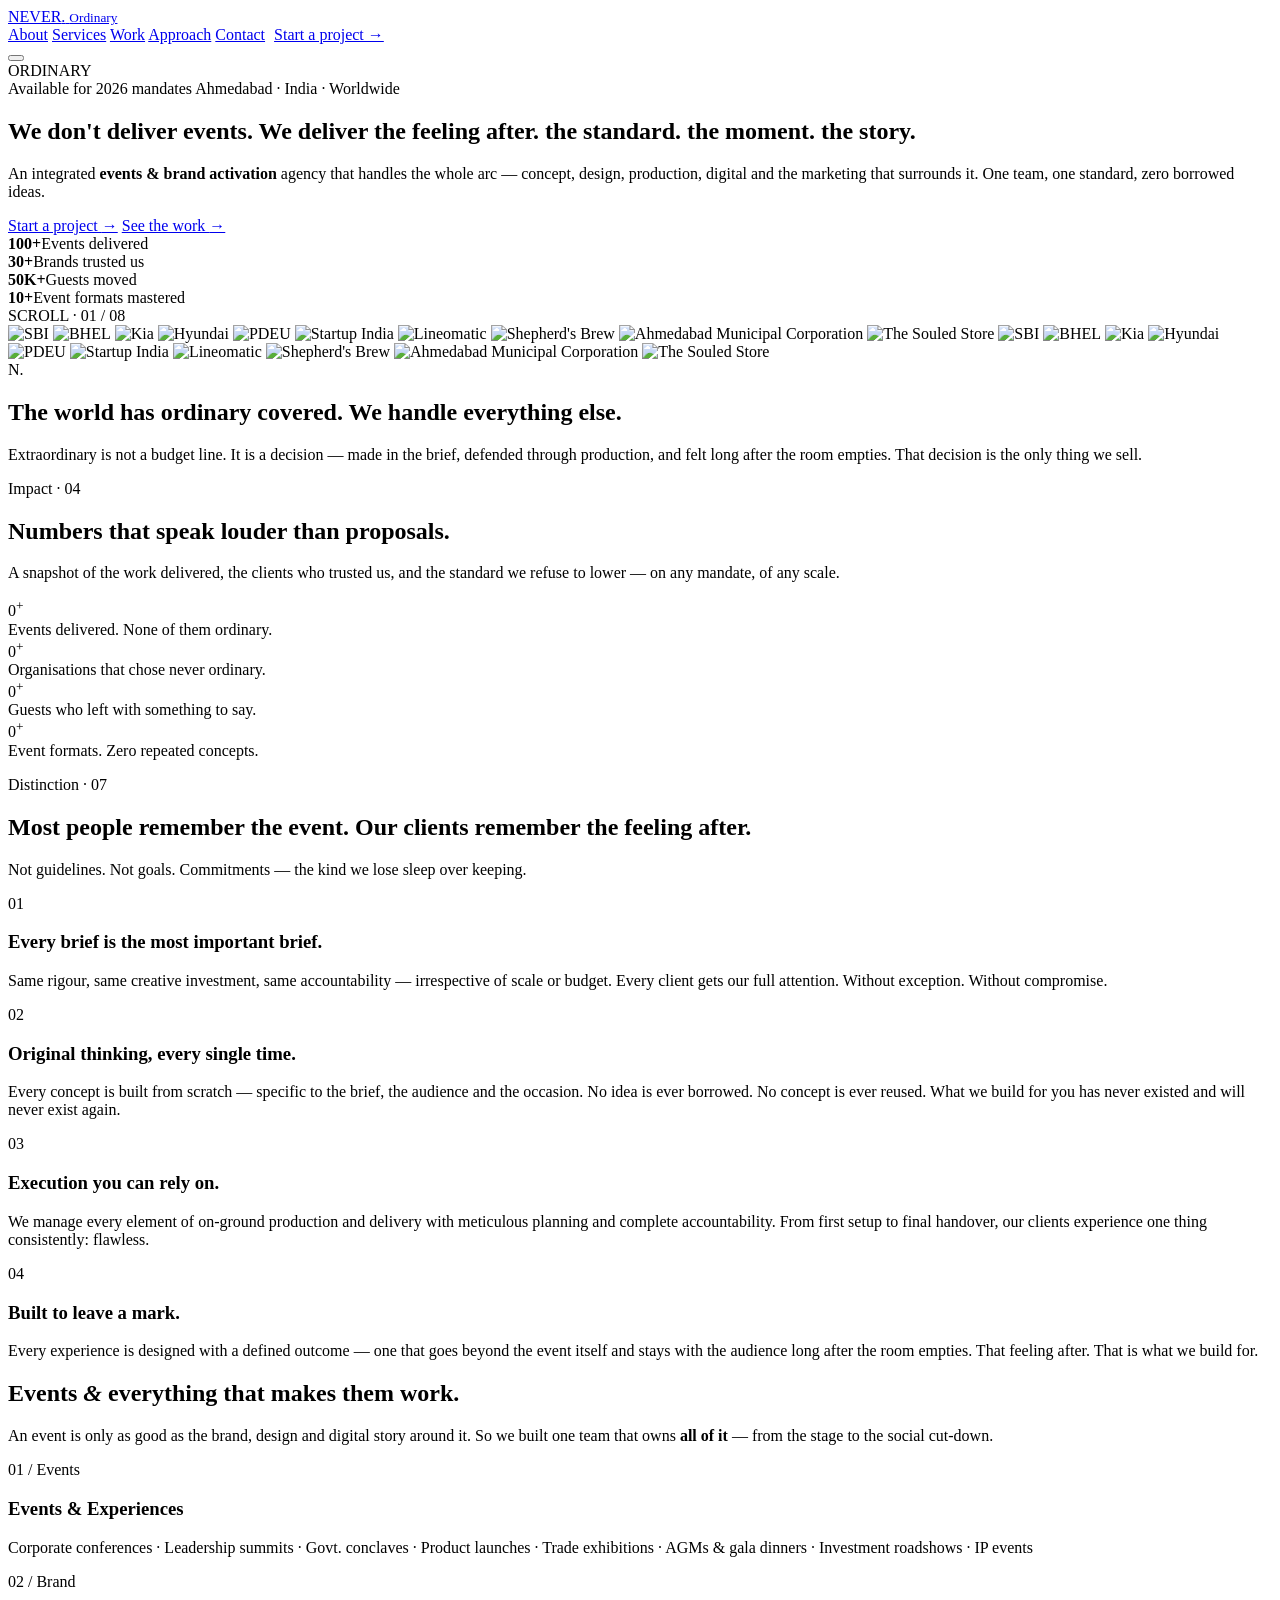
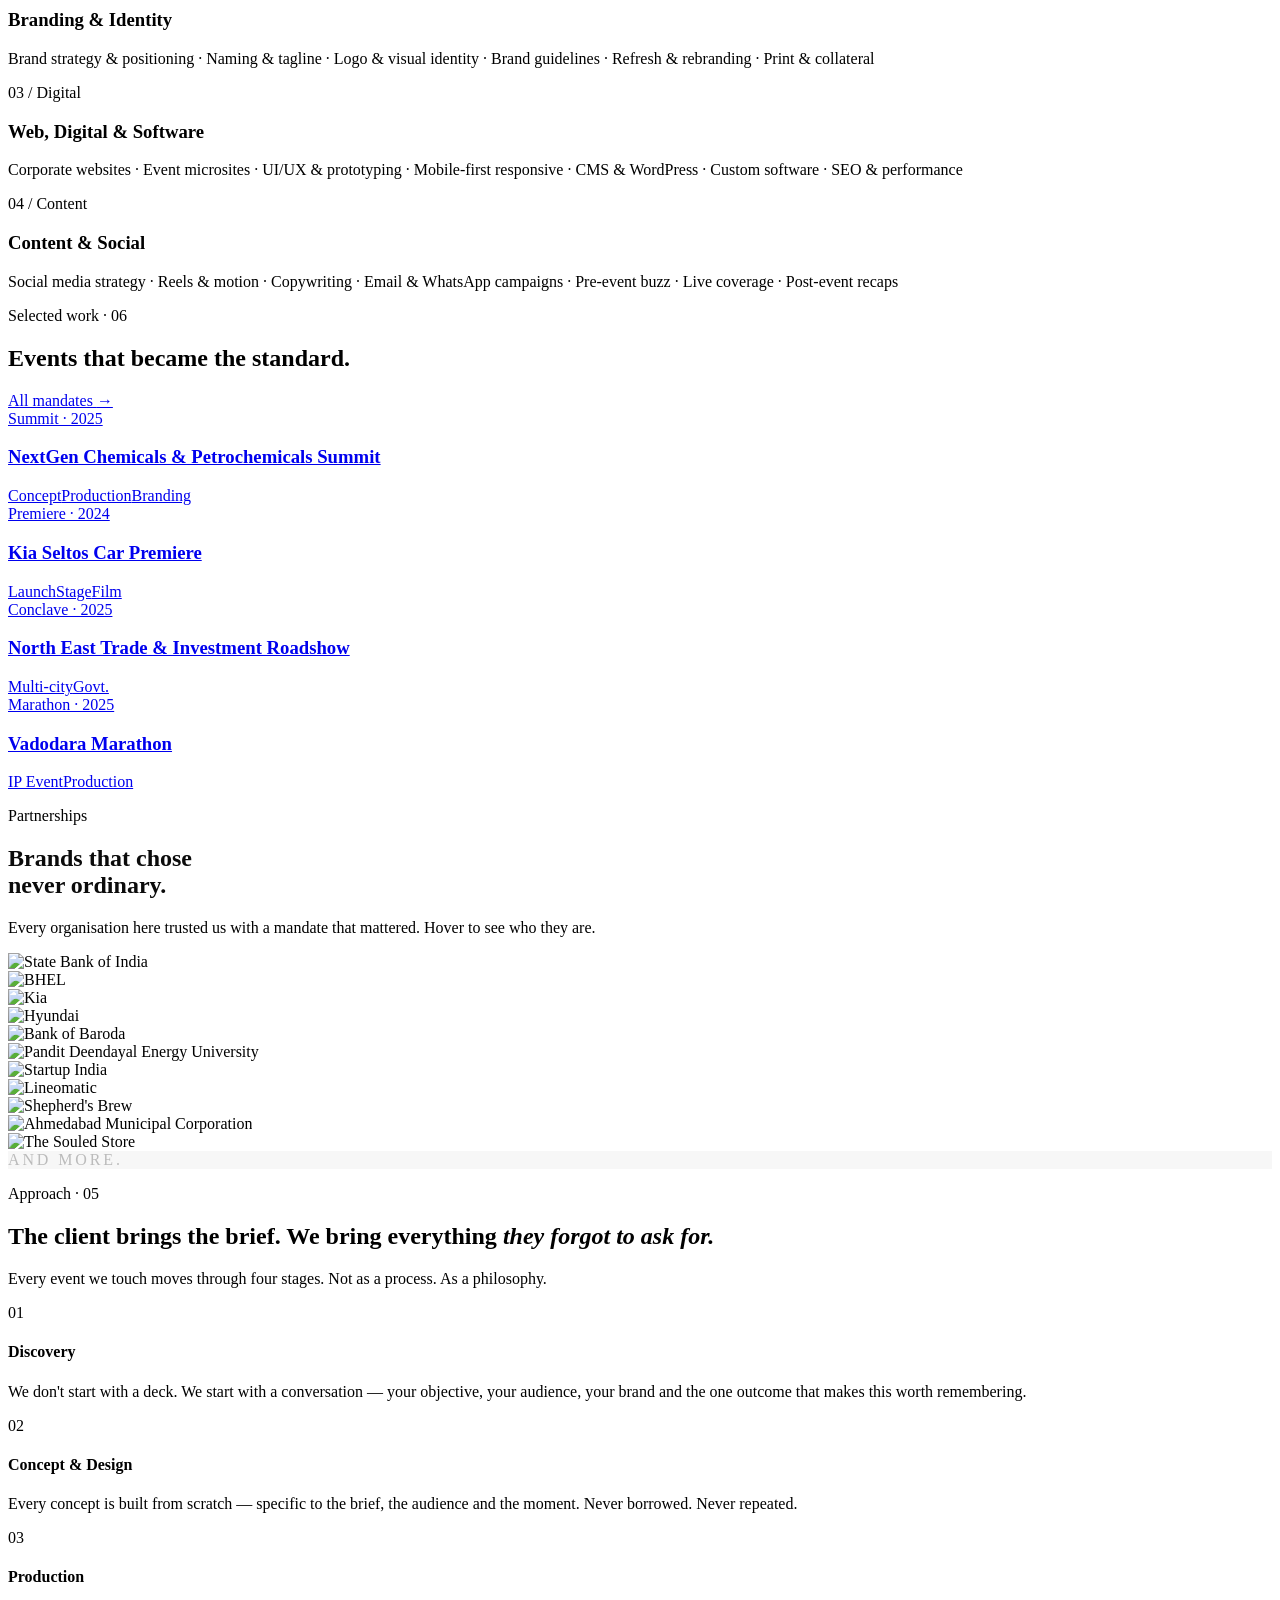
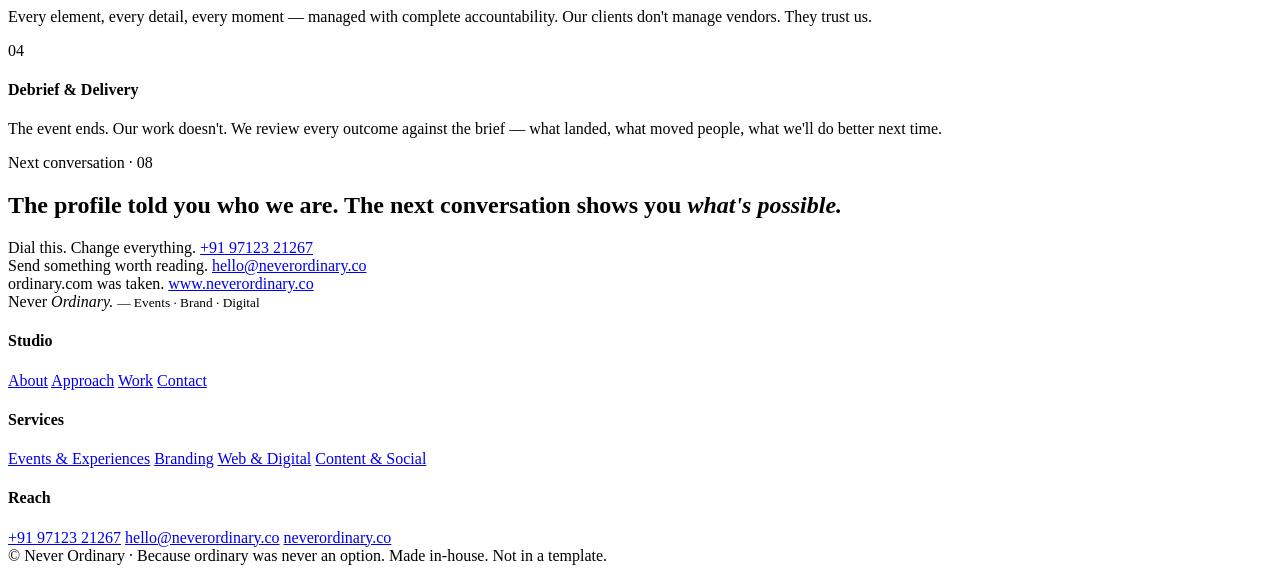
==== commit 208ef570: "Fix asset/nav paths for GitHub Pages subdirectory hosting Add <base href="/Never.ordinary/"> to all " ====
--- a/index.html
+++ b/index.html
@@ -1,7 +1,8 @@
-<!doctype html>
+﻿<!doctype html>
 <html lang="en">
 <head>
 <meta charset="utf-8">
+<base href="/Never.ordinary/">
 <meta name="viewport" content="width=device-width,initial-scale=1">
 <title>Never Ordinary — Events, Brand, Design & Digital. Built to be remembered.</title>
 <meta name="description" content="Never Ordinary is an integrated events and brand activation agency. We design, produce and market corporate conferences, product launches, conclaves and brand experiences — end to end.">
@@ -12,7 +13,7 @@
 <link rel="preconnect" href="https://fonts.googleapis.com">
 <link rel="preconnect" href="https://fonts.gstatic.com" crossorigin>
 <link href="https://fonts.googleapis.com/css2?family=Archivo+Black&family=Mulish:wght@400;500;600;700;800;900&display=swap" rel="stylesheet">
-<link rel="stylesheet" href="/assets/css/main.css">
+<link rel="stylesheet" href="assets/css/main.css">
 <link rel="icon" href="data:image/svg+xml,%3Csvg xmlns='http://www.w3.org/2000/svg' viewBox='0 0 100 100'%3E%3Crect width='100' height='100' fill='%230B0B0B'/%3E%3Ctext x='50' y='68' font-family='Arial Black' font-size='60' fill='%23FF5A3C' text-anchor='middle'%3EN%3C/text%3E%3C/svg%3E">
 </head>
 <body>
@@ -22,17 +23,17 @@
 
 <!-- ===================== NAV ===================== -->
 <header class="nav" role="banner">
-  <a href="/" class="nav__logo" aria-label="Never Ordinary — Home">
+  <a href="./" class="nav__logo" aria-label="Never Ordinary — Home">
     <span>NEVER<span class="o">.</span></span>
     <small>Ordinary</small>
   </a>
   <nav class="nav__links" aria-label="Primary">
-    <a href="/about/">About</a>
-    <a href="/services/">Services</a>
-    <a href="/work/">Work</a>
-    <a href="/approach/">Approach</a>
-    <a href="/contact/">Contact</a>
-    <a href="/contact/" class="nav__cta" style="padding: 5px;">Start a project →</a>
+    <a href="about/">About</a>
+    <a href="services/">Services</a>
+    <a href="work/">Work</a>
+    <a href="approach/">Approach</a>
+    <a href="contact/">Contact</a>
+    <a href="contact/" class="nav__cta" style="padding: 5px;">Start a project →</a>
   </nav>
   <button class="nav__burger" aria-label="Menu" aria-expanded="false">
     <span></span><span></span><span></span>
@@ -70,8 +71,8 @@
     </p>
 
     <div class="hero__cta-row">
-      <a href="/contact/" class="btn">Start a project <span class="arr">→</span></a>
-      <a href="/work/" class="btn btn--ghost">See the work <span class="arr">→</span></a>
+      <a href="contact/" class="btn">Start a project <span class="arr">→</span></a>
+      <a href="work/" class="btn btn--ghost">See the work <span class="arr">→</span></a>
     </div>
 
     <div class="hero__foot">
@@ -88,29 +89,29 @@
 <!-- ===================== CLIENT MARQUEE ===================== -->
 <div class="marquee" aria-label="Clients scrolling">
   <div class="marquee__track">
-    <span class="marquee__item"><img src="/assets/images/sbi-logo-33205.png" alt="SBI" loading="lazy"></span>
-    <span class="marquee__item"><img src="/assets/images/BHEL_logo.png" alt="BHEL" loading="lazy"></span>
-    <span class="marquee__item"><img src="/assets/images/Kia_Logo_B.png" alt="Kia" loading="lazy"></span>
-    <span class="marquee__item"><img src="/assets/images/hyundai-logo-348.png" alt="Hyundai" loading="lazy"></span>
-    <!-- <span class="marquee__item"><img src="/assets/images/f231e0bbf723edbf90cee7fbb6eac2cd.png" alt="Bank of Baroda" loading="lazy"></span> -->
-    <span class="marquee__item"><img src="/assets/images/idbCMJfmR0_logos.png" alt="PDEU" loading="lazy"></span>
-    <span class="marquee__item"><img src="/assets/images/pngwing.com.png" alt="Startup India" loading="lazy"></span>
-    <span class="marquee__item"><img src="/assets/images/Line%20O%20Matic%20Logo.png" alt="Lineomatic" loading="lazy"></span>
-    <span class="marquee__item"><img src="/assets/images/Asset%202.png" alt="Shepherd's Brew" loading="lazy"></span>
-    <span class="marquee__item"><img src="/assets/images/IMG_1057.JPG" alt="Ahmedabad Municipal Corporation" loading="lazy"></span>
-    <span class="marquee__item"><img src="/assets/images/IMG_1058.JPG" alt="The Souled Store" loading="lazy"></span>
+    <span class="marquee__item"><img src="assets/images/sbi-logo-33205.png" alt="SBI" loading="lazy"></span>
+    <span class="marquee__item"><img src="assets/images/BHEL_logo.png" alt="BHEL" loading="lazy"></span>
+    <span class="marquee__item"><img src="assets/images/Kia_Logo_B.png" alt="Kia" loading="lazy"></span>
+    <span class="marquee__item"><img src="assets/images/hyundai-logo-348.png" alt="Hyundai" loading="lazy"></span>
+    <!-- <span class="marquee__item"><img src="assets/images/f231e0bbf723edbf90cee7fbb6eac2cd.png" alt="Bank of Baroda" loading="lazy"></span> -->
+    <span class="marquee__item"><img src="assets/images/idbCMJfmR0_logos.png" alt="PDEU" loading="lazy"></span>
+    <span class="marquee__item"><img src="assets/images/pngwing.com.png" alt="Startup India" loading="lazy"></span>
+    <span class="marquee__item"><img src="assets/images/Line%20O%20Matic%20Logo.png" alt="Lineomatic" loading="lazy"></span>
+    <span class="marquee__item"><img src="assets/images/Asset%202.png" alt="Shepherd's Brew" loading="lazy"></span>
+    <span class="marquee__item"><img src="assets/images/IMG_1057.JPG" alt="Ahmedabad Municipal Corporation" loading="lazy"></span>
+    <span class="marquee__item"><img src="assets/images/IMG_1058.JPG" alt="The Souled Store" loading="lazy"></span>
     <!-- duplicate for seamless loop -->
-    <span class="marquee__item"><img src="/assets/images/sbi-logo-33205.png" alt="SBI" loading="lazy"></span>
-    <span class="marquee__item"><img src="/assets/images/BHEL_logo.png" alt="BHEL" loading="lazy"></span>
-    <span class="marquee__item"><img src="/assets/images/Kia_Logo_B.png" alt="Kia" loading="lazy"></span>
-    <span class="marquee__item"><img src="/assets/images/hyundai-logo-348.png" alt="Hyundai" loading="lazy"></span>
-    <!-- <span class="marquee__item"><img src="/assets/images/f231e0bbf723edbf90cee7fbb6eac2cd.png" alt="Bank of Baroda" loading="lazy"></span> -->
-    <span class="marquee__item"><img src="/assets/images/idbCMJfmR0_logos.png" alt="PDEU" loading="lazy"></span>
-    <span class="marquee__item"><img src="/assets/images/pngwing.com.png" alt="Startup India" loading="lazy"></span>
-    <span class="marquee__item"><img src="/assets/images/Line%20O%20Matic%20Logo.png" alt="Lineomatic" loading="lazy"></span>
-    <span class="marquee__item"><img src="/assets/images/Asset%202.png" alt="Shepherd's Brew" loading="lazy"></span>
-    <span class="marquee__item"><img src="/assets/images/IMG_1057.JPG" alt="Ahmedabad Municipal Corporation" loading="lazy"></span>
-    <span class="marquee__item"><img src="/assets/images/IMG_1058.JPG" alt="The Souled Store" loading="lazy"></span>
+    <span class="marquee__item"><img src="assets/images/sbi-logo-33205.png" alt="SBI" loading="lazy"></span>
+    <span class="marquee__item"><img src="assets/images/BHEL_logo.png" alt="BHEL" loading="lazy"></span>
+    <span class="marquee__item"><img src="assets/images/Kia_Logo_B.png" alt="Kia" loading="lazy"></span>
+    <span class="marquee__item"><img src="assets/images/hyundai-logo-348.png" alt="Hyundai" loading="lazy"></span>
+    <!-- <span class="marquee__item"><img src="assets/images/f231e0bbf723edbf90cee7fbb6eac2cd.png" alt="Bank of Baroda" loading="lazy"></span> -->
+    <span class="marquee__item"><img src="assets/images/idbCMJfmR0_logos.png" alt="PDEU" loading="lazy"></span>
+    <span class="marquee__item"><img src="assets/images/pngwing.com.png" alt="Startup India" loading="lazy"></span>
+    <span class="marquee__item"><img src="assets/images/Line%20O%20Matic%20Logo.png" alt="Lineomatic" loading="lazy"></span>
+    <span class="marquee__item"><img src="assets/images/Asset%202.png" alt="Shepherd's Brew" loading="lazy"></span>
+    <span class="marquee__item"><img src="assets/images/IMG_1057.JPG" alt="Ahmedabad Municipal Corporation" loading="lazy"></span>
+    <span class="marquee__item"><img src="assets/images/IMG_1058.JPG" alt="The Souled Store" loading="lazy"></span>
   </div>
 </div>
 
@@ -236,26 +237,26 @@
         <p class="eyebrow">Selected work · 06</p>
         <h2>Events that became the standard.</h2>
       </div>
-      <a href="/work/" class="btn btn--ghost">All mandates <span class="arr">→</span></a>
+      <a href="work/" class="btn btn--ghost">All mandates <span class="arr">→</span></a>
     </div>
 
     <div class="work__grid reveal-stagger">
-      <a href="/work/" class="proj proj--wide proj--p1">
+      <a href="work/" class="proj proj--wide proj--p1">
         <div class="proj__tag">Summit · 2025</div>
         <h3 class="proj__title">NextGen Chemicals &amp; Petrochemicals Summit</h3>
         <div class="proj__meta"><span>Concept</span><span>Production</span><span>Branding</span></div>
       </a>
-      <a href="/work/" class="proj proj--tall proj--p2">
+      <a href="work/" class="proj proj--tall proj--p2">
         <div class="proj__tag">Premiere · 2024</div>
         <h3 class="proj__title">Kia Seltos Car Premiere</h3>
         <div class="proj__meta"><span>Launch</span><span>Stage</span><span>Film</span></div>
       </a>
-      <a href="/work/" class="proj proj--half proj--p3">
+      <a href="work/" class="proj proj--half proj--p3">
         <div class="proj__tag">Conclave · 2025</div>
         <h3 class="proj__title">North East Trade &amp; Investment Roadshow</h3>
         <div class="proj__meta"><span>Multi-city</span><span>Govt.</span></div>
       </a>
-      <a href="/work/" class="proj proj--half proj--p4">
+      <a href="work/" class="proj proj--half proj--p4">
         <div class="proj__tag">Marathon · 2025</div>
         <h3 class="proj__title">Vadodara Marathon</h3>
         <div class="proj__meta"><span>IP Event</span><span>Production</span></div>
@@ -277,37 +278,37 @@
 
     <div class="partners__grid reveal-stagger">
       <div class="partner">
-        <img src="/assets/images/sbi-logo-33205.png" alt="State Bank of India" loading="lazy">
-      </div>
-      <div class="partner">
-        <img src="/assets/images/BHEL_logo.png" alt="BHEL" loading="lazy">
-      </div>
-      <div class="partner">
-        <img src="/assets/images/Kia_Logo_B.png" alt="Kia" loading="lazy">
-      </div>
-      <div class="partner">
-        <img src="/assets/images/hyundai-logo-348.png" alt="Hyundai" loading="lazy">
-      </div>
-      <div class="partner">
-        <img src="/assets/images/f231e0bbf723edbf90cee7fbb6eac2cd.png" alt="Bank of Baroda" loading="lazy">
-      </div>
-      <div class="partner">
-        <img src="/assets/images/idbCMJfmR0_logos.png" alt="Pandit Deendayal Energy University" loading="lazy">
-      </div>
-      <div class="partner">
-        <img src="/assets/images/pngwing.com.png" alt="Startup India" loading="lazy">
-      </div>
-      <div class="partner">
-        <img src="/assets/images/Line%20O%20Matic%20Logo.png" alt="Lineomatic" loading="lazy">
-      </div>
-      <div class="partner">
-        <img src="/assets/images/Asset%202.png" alt="Shepherd's Brew" loading="lazy">
-      </div>
-      <div class="partner">
-        <img src="/assets/images/IMG_1057.JPG" alt="Ahmedabad Municipal Corporation" loading="lazy">
-      </div>
-      <div class="partner">
-        <img src="/assets/images/IMG_1058.JPG" alt="The Souled Store" loading="lazy">
+        <img src="assets/images/sbi-logo-33205.png" alt="State Bank of India" loading="lazy">
+      </div>
+      <div class="partner">
+        <img src="assets/images/BHEL_logo.png" alt="BHEL" loading="lazy">
+      </div>
+      <div class="partner">
+        <img src="assets/images/Kia_Logo_B.png" alt="Kia" loading="lazy">
+      </div>
+      <div class="partner">
+        <img src="assets/images/hyundai-logo-348.png" alt="Hyundai" loading="lazy">
+      </div>
+      <div class="partner">
+        <img src="assets/images/f231e0bbf723edbf90cee7fbb6eac2cd.png" alt="Bank of Baroda" loading="lazy">
+      </div>
+      <div class="partner">
+        <img src="assets/images/idbCMJfmR0_logos.png" alt="Pandit Deendayal Energy University" loading="lazy">
+      </div>
+      <div class="partner">
+        <img src="assets/images/pngwing.com.png" alt="Startup India" loading="lazy">
+      </div>
+      <div class="partner">
+        <img src="assets/images/Line%20O%20Matic%20Logo.png" alt="Lineomatic" loading="lazy">
+      </div>
+      <div class="partner">
+        <img src="assets/images/Asset%202.png" alt="Shepherd's Brew" loading="lazy">
+      </div>
+      <div class="partner">
+        <img src="assets/images/IMG_1057.JPG" alt="Ahmedabad Municipal Corporation" loading="lazy">
+      </div>
+      <div class="partner">
+        <img src="assets/images/IMG_1058.JPG" alt="The Souled Store" loading="lazy">
       </div>
       <div class="partner" style="background:#f7f7f7;cursor:default">
         <span style="font:700 13px/1 var(--f-body);letter-spacing:.18em;text-transform:uppercase;color:#bbb">And more.</span>
@@ -385,17 +386,17 @@
       </div>
       <div class="foot__col">
         <h4>Studio</h4>
-        <a href="/about/">About</a>
-        <a href="/approach/">Approach</a>
-        <a href="/work/">Work</a>
-        <a href="/contact/">Contact</a>
+        <a href="about/">About</a>
+        <a href="approach/">Approach</a>
+        <a href="work/">Work</a>
+        <a href="contact/">Contact</a>
       </div>
       <div class="foot__col">
         <h4>Services</h4>
-        <a href="/services/">Events &amp; Experiences</a>
-        <a href="/services/">Branding</a>
-        <a href="/services/">Web &amp; Digital</a>
-        <a href="/services/">Content &amp; Social</a>
+        <a href="services/">Events &amp; Experiences</a>
+        <a href="services/">Branding</a>
+        <a href="services/">Web &amp; Digital</a>
+        <a href="services/">Content &amp; Social</a>
       </div>
       <div class="foot__col">
         <h4>Reach</h4>
@@ -411,6 +412,6 @@
   </div>
 </footer>
 
-<script src="/assets/js/main.js" defer></script>
+<script src="assets/js/main.js" defer></script>
 </body>
 </html>
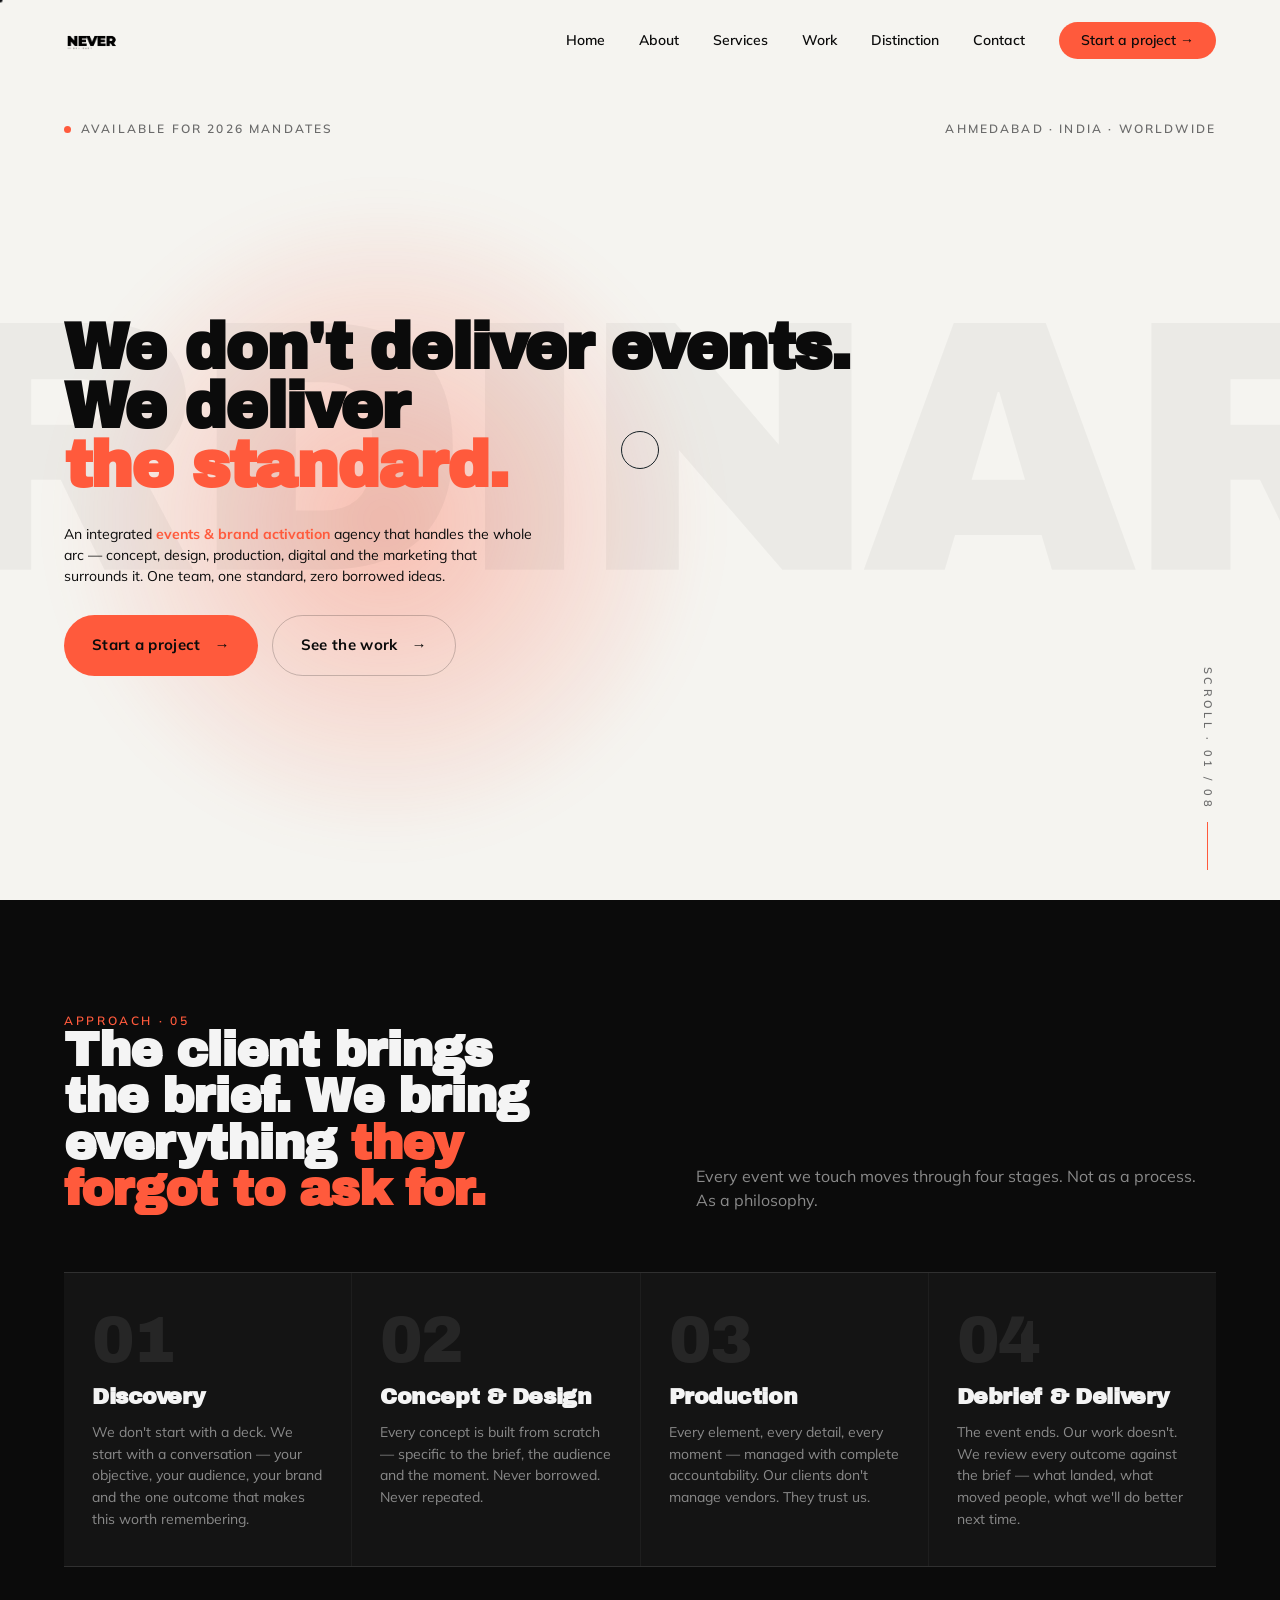
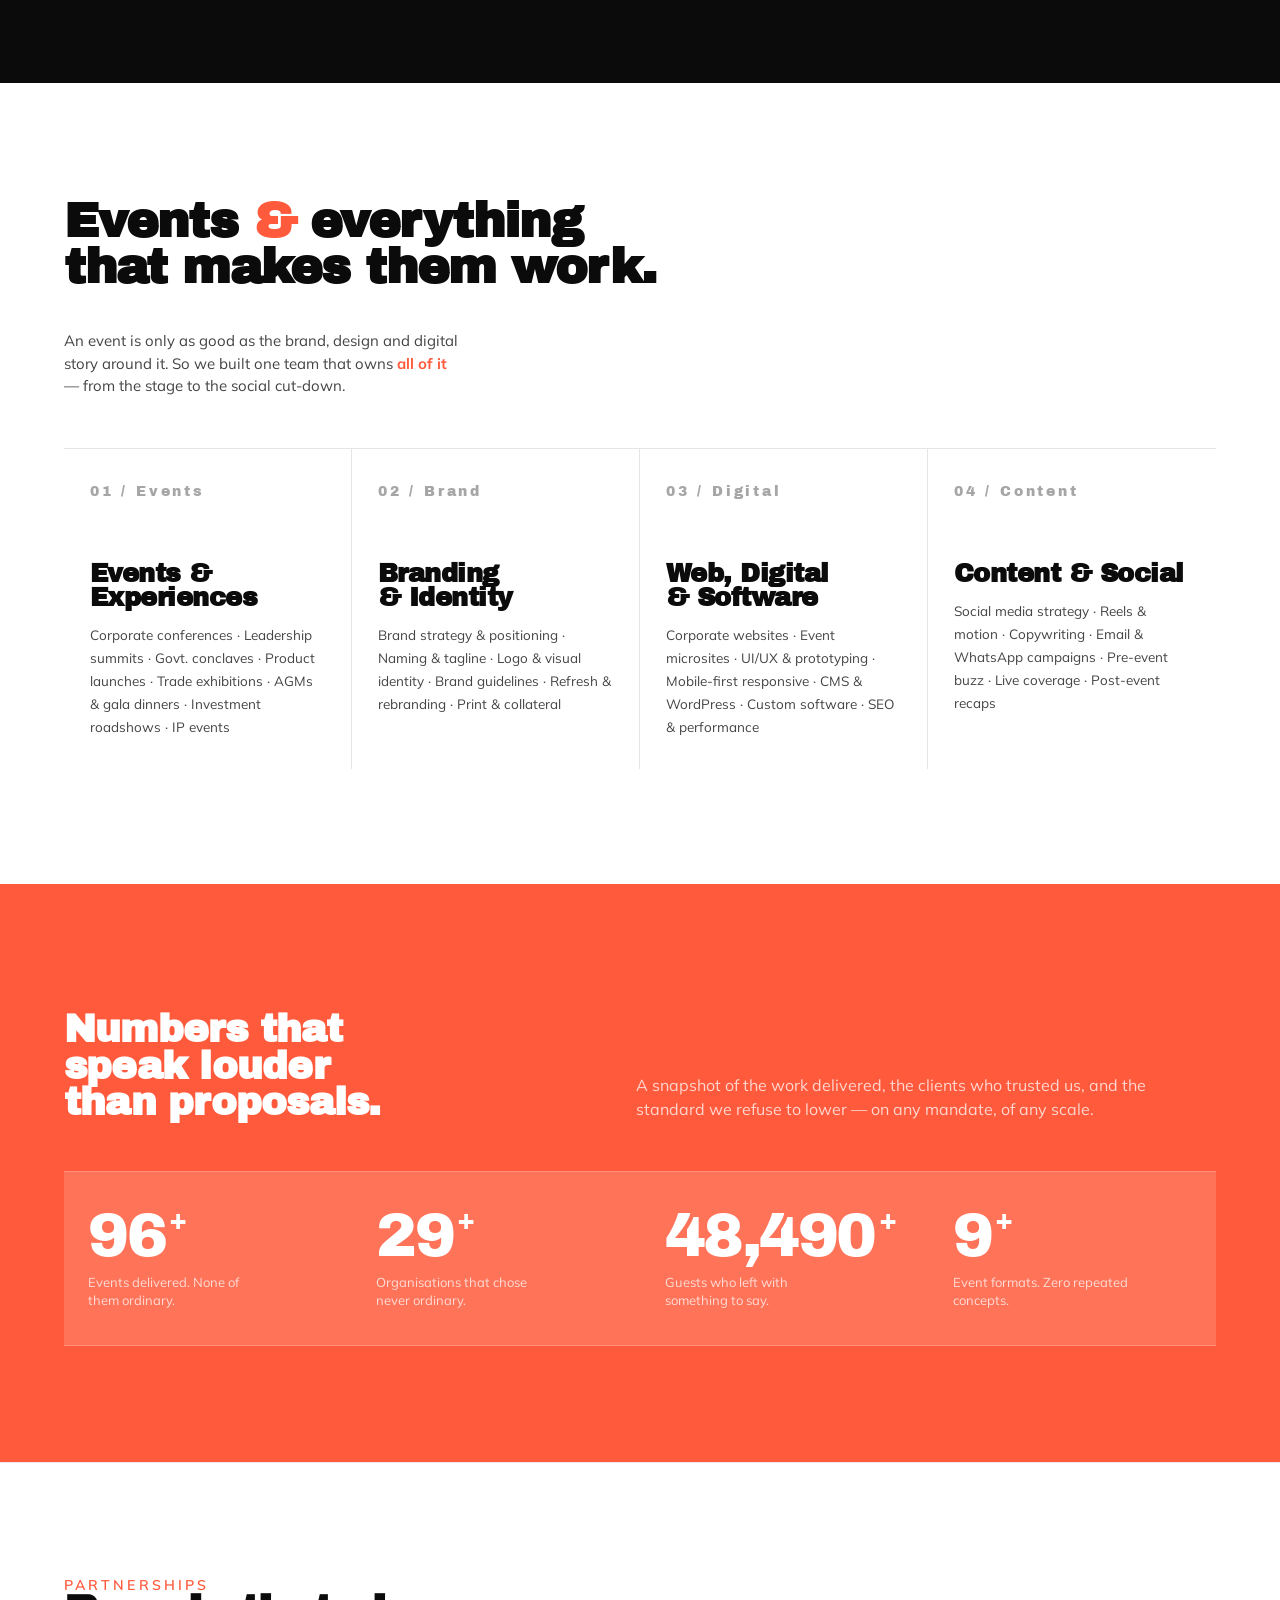
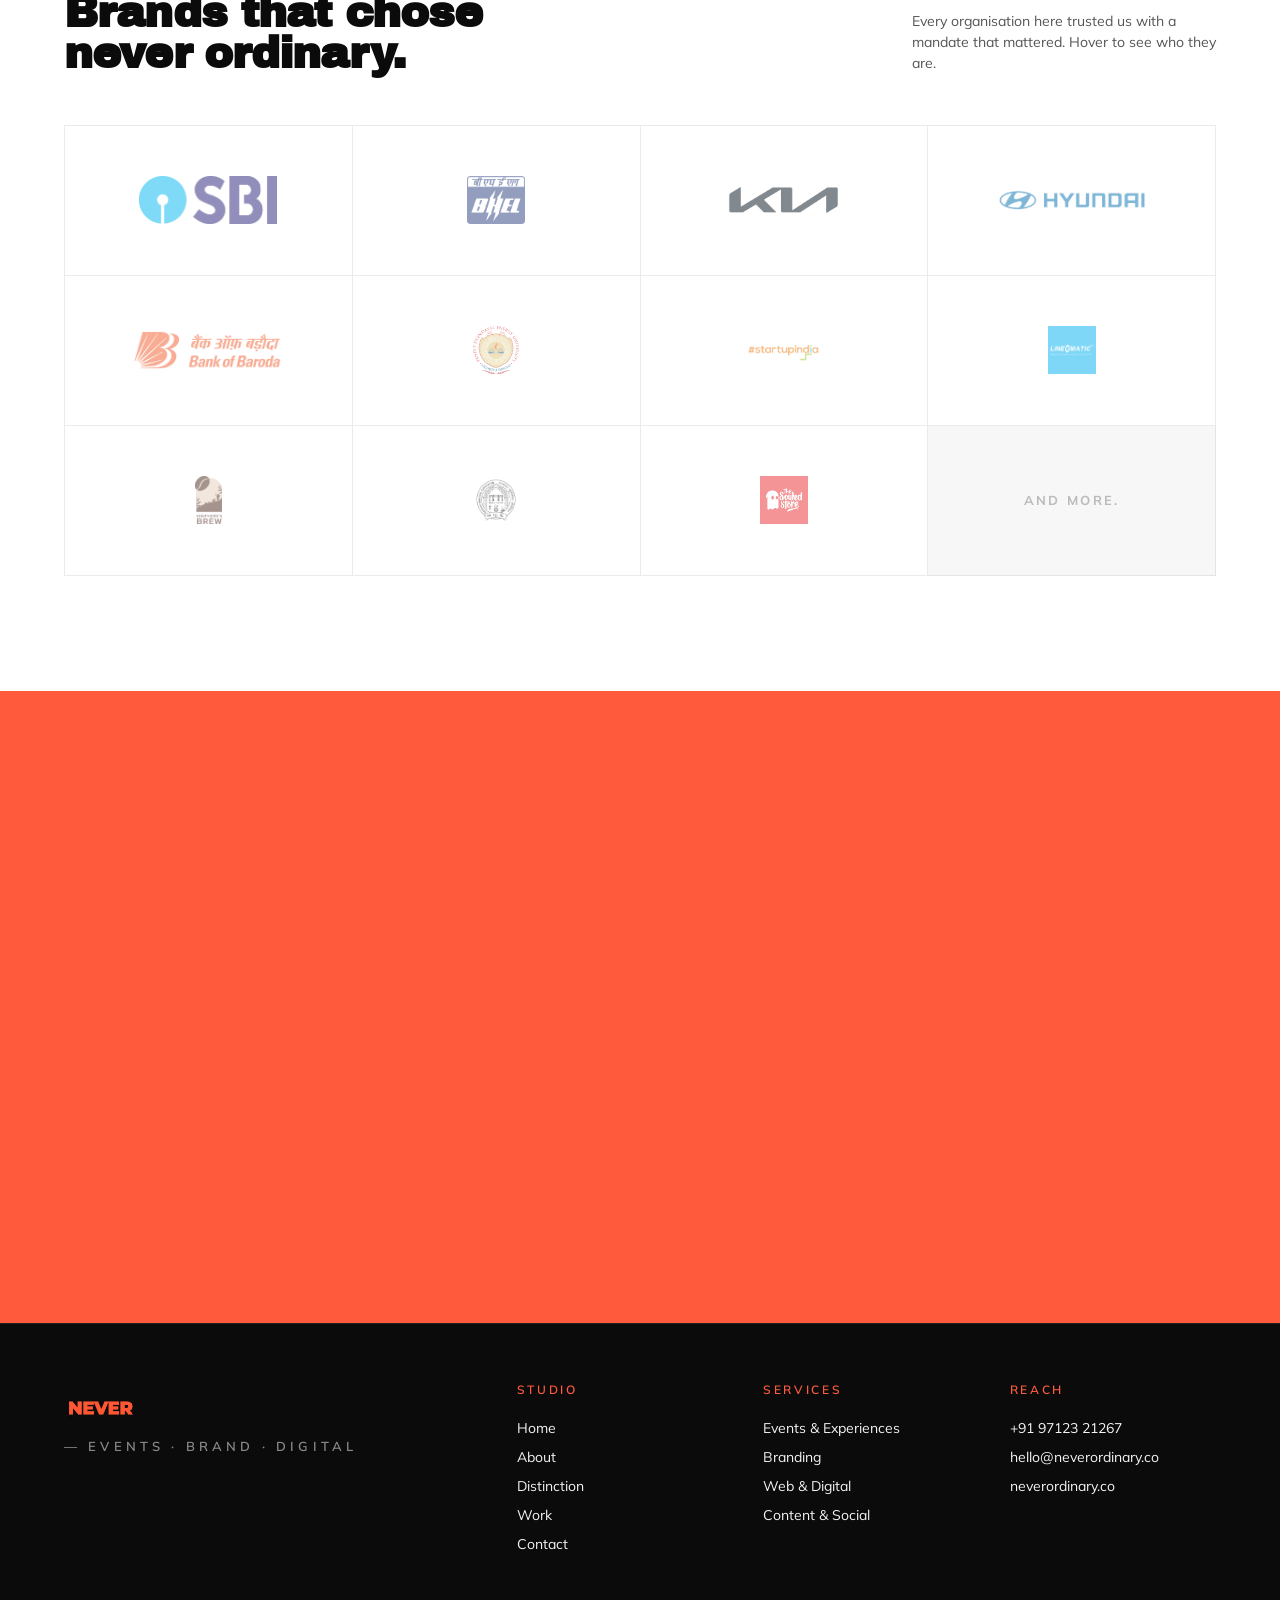
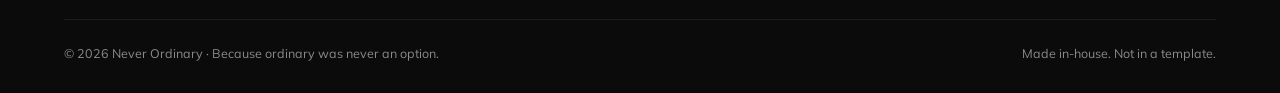
==== commit f4cb7d88: "Made recommended changes Light theme, Sections rearrangement, Distinction page add..." ====
--- a/index.html
+++ b/index.html
@@ -1,417 +1,322 @@
 ﻿<!doctype html>
 <html lang="en">
+
 <head>
-<meta charset="utf-8">
-<base href="/Never.ordinary/">
-<meta name="viewport" content="width=device-width,initial-scale=1">
-<title>Never Ordinary — Events, Brand, Design & Digital. Built to be remembered.</title>
-<meta name="description" content="Never Ordinary is an integrated events and brand activation agency. We design, produce and market corporate conferences, product launches, conclaves and brand experiences — end to end.">
-<meta name="theme-color" content="#0B0B0B">
-<meta property="og:title" content="Never Ordinary — Events that became the standard.">
-<meta property="og:description" content="Concept. Design. Production. Marketing. We handle everything except ordinary.">
-<meta property="og:type" content="website">
-<link rel="preconnect" href="https://fonts.googleapis.com">
-<link rel="preconnect" href="https://fonts.gstatic.com" crossorigin>
-<link href="https://fonts.googleapis.com/css2?family=Archivo+Black&family=Mulish:wght@400;500;600;700;800;900&display=swap" rel="stylesheet">
-<link rel="stylesheet" href="assets/css/main.css">
-<link rel="icon" href="data:image/svg+xml,%3Csvg xmlns='http://www.w3.org/2000/svg' viewBox='0 0 100 100'%3E%3Crect width='100' height='100' fill='%230B0B0B'/%3E%3Ctext x='50' y='68' font-family='Arial Black' font-size='60' fill='%23FF5A3C' text-anchor='middle'%3EN%3C/text%3E%3C/svg%3E">
+  <meta charset="utf-8">
+    <meta name="viewport" content="width=device-width,initial-scale=1">
+  <title>Never Ordinary — Events, Brand, Design & Digital. Built to be remembered.</title>
+  <meta name="description"
+    content="Never Ordinary is an integrated events and brand activation agency. We design, produce and market corporate conferences, product launches, conclaves and brand experiences — end to end.">
+  <meta name="theme-color" content="#0B0B0B">
+  <meta property="og:title" content="Never Ordinary — Events that became the standard.">
+  <meta property="og:description"
+    content="Concept. Design. Production. Marketing. We handle everything except ordinary.">
+  <meta property="og:type" content="website">
+  <link rel="preconnect" href="https://fonts.googleapis.com">
+  <link rel="preconnect" href="https://fonts.gstatic.com" crossorigin>
+  <link
+    href="https://fonts.googleapis.com/css2?family=Archivo+Black&family=Mulish:wght@400;500;600;700;800;900&display=swap"
+    rel="stylesheet">
+  <link rel="stylesheet" href="assets/css/main.css">
+  <link rel="icon"
+    href="data:image/svg+xml,%3Csvg xmlns='http://www.w3.org/2000/svg' viewBox='0 0 100 100'%3E%3Crect width='100' height='100' fill='%230B0B0B'/%3E%3Ctext x='50' y='68' font-family='Arial Black' font-size='60' fill='%23FF5A3C' text-anchor='middle'%3EN%3C/text%3E%3C/svg%3E">
 </head>
+
 <body>
 
-<div class="cursor" aria-hidden="true"></div>
-<div class="cursor-dot" aria-hidden="true"></div>
-
-<!-- ===================== NAV ===================== -->
-<header class="nav" role="banner">
-  <a href="./" class="nav__logo" aria-label="Never Ordinary — Home">
-    <span>NEVER<span class="o">.</span></span>
-    <small>Ordinary</small>
-  </a>
-  <nav class="nav__links" aria-label="Primary">
-    <a href="about/">About</a>
-    <a href="services/">Services</a>
-    <a href="work/">Work</a>
-    <a href="approach/">Approach</a>
-    <a href="contact/">Contact</a>
-    <a href="contact/" class="nav__cta" style="padding: 5px;">Start a project →</a>
-  </nav>
-  <button class="nav__burger" aria-label="Menu" aria-expanded="false">
-    <span></span><span></span><span></span>
-  </button>
-</header>
-
-<!-- ===================== HERO ===================== -->
-<section class="hero" aria-label="Hero">
-  <div class="hero__glow" aria-hidden="true"></div>
-  <div class="hero__bgword" aria-hidden="true">ORDINARY</div>
-
-  <div class="hero__meta">
-    <span><span class="dot"></span>Available for 2026 mandates</span>
-    <span>Ahmedabad · India · Worldwide</span>
-  </div>
-
-  <div class="hero__inner">
-    <h1 class="hero__head">
-      <span class="line"><span>We don&apos;t deliver events.</span></span>
-      <span class="line"><span>We deliver</span></span>
-      <span class="hero__word-row">
-        <span class="word-rotor" aria-label="the feeling after">
-          <span class="wr is-active">the feeling after.</span>
-          <span class="wr">the standard.</span>
-          <span class="wr">the moment.</span>
-          <span class="wr">the story.</span>
+  <div class="cursor" aria-hidden="true"></div>
+  <div class="cursor-dot" aria-hidden="true"></div>
+
+  <!-- ===================== NAV ===================== -->
+  <header class="nav" role="banner">
+    <a href="./" class="nav__logo" aria-label="Never Ordinary — Home">
+      <img src="assets/images/Master%20Version%20Transparent.png" alt="Never Ordinary" class="nav__logo-img">
+    </a>
+    <nav class="nav__links" aria-label="Primary">
+      <a href="./">Home</a>
+      <a href="about/">About</a>
+      <a href="services/">Services</a>
+      <a href="work/">Work</a>
+      <a href="distinction/">Distinction</a>
+      <a href="contact/">Contact</a>
+      <a href="contact/" style="padding: 8px 22px;" class="nav__cta">Start a project →</a>
+    </nav>
+    <button class="nav__burger" aria-label="Menu" aria-expanded="false">
+      <span></span><span></span><span></span>
+    </button>
+  </header>
+
+  <!-- ===================== HERO ===================== -->
+  <section class="hero" aria-label="Hero">
+    <div class="hero__glow" aria-hidden="true"></div>
+    <div class="hero__bgword" aria-hidden="true">ORDINARY</div>
+
+    <div class="hero__meta">
+      <span><span class="dot"></span>Available for 2026 mandates</span>
+      <span>Ahmedabad · India · Worldwide</span>
+    </div>
+
+    <div class="hero__inner">
+      <h1 class="hero__head">
+        <span class="line"><span>We don&apos;t deliver events.</span></span>
+        <span class="line"><span>We deliver</span></span>
+        <span class="hero__word-row">
+          <span class="word-rotor" aria-label="the feeling after">
+            <span class="wr is-active">the feeling after.</span>
+            <span class="wr">the standard.</span>
+            <span class="wr">the moment.</span>
+            <span class="wr">the story.</span>
+          </span>
         </span>
-      </span>
-    </h1>
-
-    <p class="hero__sub">
-      An integrated <b>events &amp; brand activation</b> agency that handles the whole arc &mdash;
-      concept, design, production, digital and the marketing that surrounds it.
-      One team, one standard, zero borrowed ideas.
-    </p>
-
-    <div class="hero__cta-row">
-      <a href="contact/" class="btn">Start a project <span class="arr">→</span></a>
-      <a href="work/" class="btn btn--ghost">See the work <span class="arr">→</span></a>
-    </div>
-
-    <div class="hero__foot">
+      </h1>
+
+      <p class="hero__sub">
+        An integrated <b>events &amp; brand activation</b> agency that handles the whole arc &mdash;
+        concept, design, production, digital and the marketing that surrounds it.
+        One team, one standard, zero borrowed ideas.
+      </p>
+
+      <div class="hero__cta-row">
+        <a href="contact/" class="btn">Start a project <span class="arr">→</span></a>
+        <a href="work/" class="btn btn--ghost">See the work <span class="arr">→</span></a>
+      </div>
+
+      <!-- <div class="hero__foot">
       <div><strong>100<span style="color:var(--c-orange)">+</span></strong>Events delivered</div>
       <div><strong>30<span style="color:var(--c-orange)">+</span></strong>Brands trusted us</div>
       <div><strong>50K<span style="color:var(--c-orange)">+</span></strong>Guests moved</div>
       <div><strong>10<span style="color:var(--c-orange)">+</span></strong>Event formats mastered</div>
-    </div>
-  </div>
-
-  <div class="hero__scroll" aria-hidden="true">SCROLL · 01 / 08</div>
-</section>
-
-<!-- ===================== CLIENT MARQUEE ===================== -->
-<div class="marquee" aria-label="Clients scrolling">
-  <div class="marquee__track">
-    <span class="marquee__item"><img src="assets/images/sbi-logo-33205.png" alt="SBI" loading="lazy"></span>
-    <span class="marquee__item"><img src="assets/images/BHEL_logo.png" alt="BHEL" loading="lazy"></span>
-    <span class="marquee__item"><img src="assets/images/Kia_Logo_B.png" alt="Kia" loading="lazy"></span>
-    <span class="marquee__item"><img src="assets/images/hyundai-logo-348.png" alt="Hyundai" loading="lazy"></span>
-    <!-- <span class="marquee__item"><img src="assets/images/f231e0bbf723edbf90cee7fbb6eac2cd.png" alt="Bank of Baroda" loading="lazy"></span> -->
-    <span class="marquee__item"><img src="assets/images/idbCMJfmR0_logos.png" alt="PDEU" loading="lazy"></span>
-    <span class="marquee__item"><img src="assets/images/pngwing.com.png" alt="Startup India" loading="lazy"></span>
-    <span class="marquee__item"><img src="assets/images/Line%20O%20Matic%20Logo.png" alt="Lineomatic" loading="lazy"></span>
-    <span class="marquee__item"><img src="assets/images/Asset%202.png" alt="Shepherd's Brew" loading="lazy"></span>
-    <span class="marquee__item"><img src="assets/images/IMG_1057.JPG" alt="Ahmedabad Municipal Corporation" loading="lazy"></span>
-    <span class="marquee__item"><img src="assets/images/IMG_1058.JPG" alt="The Souled Store" loading="lazy"></span>
-    <!-- duplicate for seamless loop -->
-    <span class="marquee__item"><img src="assets/images/sbi-logo-33205.png" alt="SBI" loading="lazy"></span>
-    <span class="marquee__item"><img src="assets/images/BHEL_logo.png" alt="BHEL" loading="lazy"></span>
-    <span class="marquee__item"><img src="assets/images/Kia_Logo_B.png" alt="Kia" loading="lazy"></span>
-    <span class="marquee__item"><img src="assets/images/hyundai-logo-348.png" alt="Hyundai" loading="lazy"></span>
-    <!-- <span class="marquee__item"><img src="assets/images/f231e0bbf723edbf90cee7fbb6eac2cd.png" alt="Bank of Baroda" loading="lazy"></span> -->
-    <span class="marquee__item"><img src="assets/images/idbCMJfmR0_logos.png" alt="PDEU" loading="lazy"></span>
-    <span class="marquee__item"><img src="assets/images/pngwing.com.png" alt="Startup India" loading="lazy"></span>
-    <span class="marquee__item"><img src="assets/images/Line%20O%20Matic%20Logo.png" alt="Lineomatic" loading="lazy"></span>
-    <span class="marquee__item"><img src="assets/images/Asset%202.png" alt="Shepherd's Brew" loading="lazy"></span>
-    <span class="marquee__item"><img src="assets/images/IMG_1057.JPG" alt="Ahmedabad Municipal Corporation" loading="lazy"></span>
-    <span class="marquee__item"><img src="assets/images/IMG_1058.JPG" alt="The Souled Store" loading="lazy"></span>
-  </div>
-</div>
-
-<!-- ===================== MANIFESTO ===================== -->
-<section class="manifesto reveal">
-  <div class="manifesto__big" aria-hidden="true">N.</div>
-  <div class="wrap manifesto__wrap">
-    <h2>The world has ordinary covered. We handle everything else.</h2>
-    <p>
-      Extraordinary is not a budget line. It is a decision &mdash; made in the brief,
-      defended through production, and felt long after the room empties.
-      That decision is the only thing we sell.
-    </p>
-  </div>
-</section>
-
-<!-- ===================== STATS ===================== -->
-<section class="stats">
-  <div class="wrap">
-    <div class="stats__head reveal">
-      <div>
-        <p class="eyebrow">Impact · 04</p>
-        <h2 class="h-2">Numbers that speak louder than proposals.</h2>
-      </div>
-      <p class="lead">A snapshot of the work delivered, the clients who trusted us, and the standard we refuse to lower &mdash; on any mandate, of any scale.</p>
-    </div>
-
-    <div class="stats__grid reveal-stagger">
-      <div class="stat">
-        <div class="stat__num"><span data-count="100">0</span><sup>+</sup></div>
-        <div class="stat__label">Events delivered. None of them ordinary.</div>
-      </div>
-      <div class="stat">
-        <div class="stat__num"><span data-count="30">0</span><sup>+</sup></div>
-        <div class="stat__label">Organisations that chose never ordinary.</div>
-      </div>
-      <div class="stat">
-        <div class="stat__num"><span data-count="50000">0</span><sup>+</sup></div>
-        <div class="stat__label">Guests who left with something to say.</div>
-      </div>
-      <div class="stat">
-        <div class="stat__num"><span data-count="10">0</span><sup>+</sup></div>
-        <div class="stat__label">Event formats. Zero repeated concepts.</div>
-      </div>
-    </div>
-  </div>
-</section>
-
-<!-- ===================== DISTINCTION ===================== -->
-<section class="pillars">
-  <div class="wrap">
-    <div class="pillars__head reveal">
-      <div>
-        <p class="eyebrow">Distinction · 07</p>
-        <h2>Most people remember the event. Our clients remember <span class="kicker">the feeling after.</span></h2>
-      </div>
-      <p class="lead">Not guidelines. Not goals. Commitments &mdash; the kind we lose sleep over keeping.</p>
-    </div>
-
-    <div class="pillars__list reveal-stagger">
-      <article class="pillar">
-        <div class="pillar__num">01</div>
-        <h3 class="pillar__title">Every brief is the most important brief.</h3>
-        <p class="pillar__body">Same rigour, same creative investment, same accountability &mdash; irrespective of scale or budget. Every client gets our full attention. Without exception. Without compromise.</p>
-      </article>
-      <article class="pillar">
-        <div class="pillar__num">02</div>
-        <h3 class="pillar__title">Original thinking, every single time.</h3>
-        <p class="pillar__body">Every concept is built from scratch &mdash; specific to the brief, the audience and the occasion. No idea is ever borrowed. No concept is ever reused. What we build for you has never existed and will never exist again.</p>
-      </article>
-      <article class="pillar">
-        <div class="pillar__num">03</div>
-        <h3 class="pillar__title">Execution you can rely on.</h3>
-        <p class="pillar__body">We manage every element of on-ground production and delivery with meticulous planning and complete accountability. From first setup to final handover, our clients experience one thing consistently: flawless.</p>
-      </article>
-      <article class="pillar">
-        <div class="pillar__num">04</div>
-        <h3 class="pillar__title">Built to leave a mark.</h3>
-        <p class="pillar__body">Every experience is designed with a defined outcome &mdash; one that goes beyond the event itself and stays with the audience long after the room empties. That feeling after. That is what we build for.</p>
-      </article>
-    </div>
-  </div>
-</section>
-
-<!-- ===================== CAPABILITIES ===================== -->
-<section class="caps">
-  <div class="wrap">
-    <div class="caps__head reveal">
-      <h2>Events <em>&amp;</em> everything that makes them work.</h2>
-      <p class="caps__intro">An event is only as good as the brand, design and digital story around it. So we built one team that owns <b>all of it</b> &mdash; from the stage to the social cut-down.</p>
-    </div>
-
-    <div class="caps__grid reveal-stagger">
-      <article class="cap">
-        <div class="cap__num">01 / Events</div>
-        <h3 class="cap__title">Events &amp; Experiences</h3>
-        <p class="cap__tags">Corporate conferences · Leadership summits · Govt. conclaves · Product launches · Trade exhibitions · AGMs &amp; gala dinners · Investment roadshows · IP events</p>
-      </article>
-      <article class="cap">
-        <div class="cap__num">02 / Brand</div>
-        <h3 class="cap__title">Branding &amp; Identity</h3>
-        <p class="cap__tags">Brand strategy &amp; positioning · Naming &amp; tagline · Logo &amp; visual identity · Brand guidelines · Refresh &amp; rebranding · Print &amp; collateral</p>
-      </article>
-      <article class="cap">
-        <div class="cap__num">03 / Digital</div>
-        <h3 class="cap__title">Web, Digital &amp; Software</h3>
-        <p class="cap__tags">Corporate websites · Event microsites · UI/UX &amp; prototyping · Mobile-first responsive · CMS &amp; WordPress · Custom software · SEO &amp; performance</p>
-      </article>
-      <article class="cap">
-        <div class="cap__num">04 / Content</div>
-        <h3 class="cap__title">Content &amp; Social</h3>
-        <p class="cap__tags">Social media strategy · Reels &amp; motion · Copywriting · Email &amp; WhatsApp campaigns · Pre-event buzz · Live coverage · Post-event recaps</p>
-      </article>
-    </div>
-  </div>
-</section>
-
-<!-- ===================== FEATURED WORK ===================== -->
-<section class="work">
-  <div class="wrap">
-    <div class="work__head reveal">
-      <div>
-        <p class="eyebrow">Selected work · 06</p>
-        <h2>Events that became the standard.</h2>
-      </div>
-      <a href="work/" class="btn btn--ghost">All mandates <span class="arr">→</span></a>
-    </div>
-
-    <div class="work__grid reveal-stagger">
-      <a href="work/" class="proj proj--wide proj--p1">
-        <div class="proj__tag">Summit · 2025</div>
-        <h3 class="proj__title">NextGen Chemicals &amp; Petrochemicals Summit</h3>
-        <div class="proj__meta"><span>Concept</span><span>Production</span><span>Branding</span></div>
-      </a>
-      <a href="work/" class="proj proj--tall proj--p2">
-        <div class="proj__tag">Premiere · 2024</div>
-        <h3 class="proj__title">Kia Seltos Car Premiere</h3>
-        <div class="proj__meta"><span>Launch</span><span>Stage</span><span>Film</span></div>
-      </a>
-      <a href="work/" class="proj proj--half proj--p3">
-        <div class="proj__tag">Conclave · 2025</div>
-        <h3 class="proj__title">North East Trade &amp; Investment Roadshow</h3>
-        <div class="proj__meta"><span>Multi-city</span><span>Govt.</span></div>
-      </a>
-      <a href="work/" class="proj proj--half proj--p4">
-        <div class="proj__tag">Marathon · 2025</div>
-        <h3 class="proj__title">Vadodara Marathon</h3>
-        <div class="proj__meta"><span>IP Event</span><span>Production</span></div>
-      </a>
-    </div>
-  </div>
-</section>
-
-<!-- ===================== PARTNERSHIPS ===================== -->
-<section class="partners">
-  <div class="wrap">
-    <div class="partners__head reveal">
-      <div>
-        <p class="eyebrow" style="color:var(--c-orange)">Partnerships</p>
-        <h2 style="color:#0B0B0B">Brands that chose<br>never ordinary.</h2>
-      </div>
-      <p>Every organisation here trusted us with a mandate that mattered. Hover to see who they are.</p>
-    </div>
-
-    <div class="partners__grid reveal-stagger">
-      <div class="partner">
-        <img src="assets/images/sbi-logo-33205.png" alt="State Bank of India" loading="lazy">
-      </div>
-      <div class="partner">
-        <img src="assets/images/BHEL_logo.png" alt="BHEL" loading="lazy">
-      </div>
-      <div class="partner">
-        <img src="assets/images/Kia_Logo_B.png" alt="Kia" loading="lazy">
-      </div>
-      <div class="partner">
-        <img src="assets/images/hyundai-logo-348.png" alt="Hyundai" loading="lazy">
-      </div>
-      <div class="partner">
-        <img src="assets/images/f231e0bbf723edbf90cee7fbb6eac2cd.png" alt="Bank of Baroda" loading="lazy">
-      </div>
-      <div class="partner">
-        <img src="assets/images/idbCMJfmR0_logos.png" alt="Pandit Deendayal Energy University" loading="lazy">
-      </div>
-      <div class="partner">
-        <img src="assets/images/pngwing.com.png" alt="Startup India" loading="lazy">
-      </div>
-      <div class="partner">
-        <img src="assets/images/Line%20O%20Matic%20Logo.png" alt="Lineomatic" loading="lazy">
-      </div>
-      <div class="partner">
-        <img src="assets/images/Asset%202.png" alt="Shepherd's Brew" loading="lazy">
-      </div>
-      <div class="partner">
-        <img src="assets/images/IMG_1057.JPG" alt="Ahmedabad Municipal Corporation" loading="lazy">
-      </div>
-      <div class="partner">
-        <img src="assets/images/IMG_1058.JPG" alt="The Souled Store" loading="lazy">
-      </div>
-      <div class="partner" style="background:#f7f7f7;cursor:default">
-        <span style="font:700 13px/1 var(--f-body);letter-spacing:.18em;text-transform:uppercase;color:#bbb">And more.</span>
-      </div>
-    </div>
-  </div>
-</section>
-
-<!-- ===================== APPROACH ===================== -->
-<section class="approach">
-  <div class="wrap">
-    <div class="approach__head reveal">
-      <div>
-        <p class="eyebrow">Approach · 05</p>
-        <h2>The client brings the brief. We bring everything <em>they forgot to ask for.</em></h2>
-      </div>
-      <p class="lead">Every event we touch moves through four stages. Not as a process. As a philosophy.</p>
-    </div>
-
-    <div class="approach__steps reveal-stagger">
-      <div class="step">
-        <div class="step__num">01</div>
-        <h4 class="step__title">Discovery</h4>
-        <p class="step__body">We don&apos;t start with a deck. We start with a conversation &mdash; your objective, your audience, your brand and the one outcome that makes this worth remembering.</p>
-      </div>
-      <div class="step">
-        <div class="step__num">02</div>
-        <h4 class="step__title">Concept &amp; Design</h4>
-        <p class="step__body">Every concept is built from scratch &mdash; specific to the brief, the audience and the moment. Never borrowed. Never repeated.</p>
-      </div>
-      <div class="step">
-        <div class="step__num">03</div>
-        <h4 class="step__title">Production</h4>
-        <p class="step__body">Every element, every detail, every moment &mdash; managed with complete accountability. Our clients don&apos;t manage vendors. They trust us.</p>
-      </div>
-      <div class="step">
-        <div class="step__num">04</div>
-        <h4 class="step__title">Debrief &amp; Delivery</h4>
-        <p class="step__body">The event ends. Our work doesn&apos;t. We review every outcome against the brief &mdash; what landed, what moved people, what we&apos;ll do better next time.</p>
-      </div>
-    </div>
-  </div>
-</section>
-
-<!-- ===================== CLOSER ===================== -->
-<section class="closer">
-  <div class="wrap reveal">
-    <p class="eyebrow closer__eyebrow">Next conversation · 08</p>
-    <h2>The profile told you who we are. The next conversation shows you <em>what&apos;s possible.</em></h2>
-
-    <div class="closer__row">
-      <div>
-        <span class="lbl">Dial this. Change everything.</span>
-        <a href="tel:+919712321267">+91 97123 21267</a>
-      </div>
-      <div>
-        <span class="lbl">Send something worth reading.</span>
-        <a href="mailto:hello@neverordinary.co">hello@neverordinary.co</a>
-      </div>
-      <div>
-        <span class="lbl">ordinary.com was taken.</span>
-        <a href="https://www.neverordinary.co">www.neverordinary.co</a>
-      </div>
-    </div>
-  </div>
-</section>
-
-<!-- ===================== FOOTER ===================== -->
-<footer>
-  <div class="wrap">
-    <div class="foot__top">
-      <div class="foot__brand">
-        Never <em>Ordinary.</em>
-        <small>— Events · Brand · Digital</small>
-      </div>
-      <div class="foot__col">
-        <h4>Studio</h4>
-        <a href="about/">About</a>
-        <a href="approach/">Approach</a>
-        <a href="work/">Work</a>
-        <a href="contact/">Contact</a>
-      </div>
-      <div class="foot__col">
-        <h4>Services</h4>
-        <a href="services/">Events &amp; Experiences</a>
-        <a href="services/">Branding</a>
-        <a href="services/">Web &amp; Digital</a>
-        <a href="services/">Content &amp; Social</a>
-      </div>
-      <div class="foot__col">
-        <h4>Reach</h4>
-        <a href="tel:+919712321267">+91 97123 21267</a>
-        <a href="mailto:hello@neverordinary.co">hello@neverordinary.co</a>
-        <a href="https://www.neverordinary.co">neverordinary.co</a>
-      </div>
-    </div>
-    <div class="foot__bot">
-      <span>© <span data-year></span> Never Ordinary · Because ordinary was never an option.</span>
-      <span>Made in-house. Not in a template.</span>
-    </div>
-  </div>
-</footer>
-
-<script src="assets/js/main.js" defer></script>
+    </div> -->
+    </div>
+
+    <div class="hero__scroll" aria-hidden="true">SCROLL · 01 / 08</div>
+  </section>
+
+  <!-- ===================== APPROACH ===================== -->
+  <section class="approach">
+    <div class="wrap">
+      <div class="approach__head reveal">
+        <div>
+          <p class="eyebrow">Approach · 05</p>
+          <h2>The client brings the brief. We bring everything <em>they forgot to ask for.</em></h2>
+        </div>
+        <p class="lead">Every event we touch moves through four stages. Not as a process. As a philosophy.</p>
+      </div>
+
+      <div class="approach__steps reveal-stagger">
+        <div class="step">
+          <div class="step__num">01</div>
+          <h4 class="step__title">Discovery</h4>
+          <p class="step__body">We don&apos;t start with a deck. We start with a conversation &mdash; your objective,
+            your audience, your brand and the one outcome that makes this worth remembering.</p>
+        </div>
+        <div class="step">
+          <div class="step__num">02</div>
+          <h4 class="step__title">Concept &amp; Design</h4>
+          <p class="step__body">Every concept is built from scratch &mdash; specific to the brief, the audience and the
+            moment. Never borrowed. Never repeated.</p>
+        </div>
+        <div class="step">
+          <div class="step__num">03</div>
+          <h4 class="step__title">Production</h4>
+          <p class="step__body">Every element, every detail, every moment &mdash; managed with complete accountability.
+            Our clients don&apos;t manage vendors. They trust us.</p>
+        </div>
+        <div class="step">
+          <div class="step__num">04</div>
+          <h4 class="step__title">Debrief &amp; Delivery</h4>
+          <p class="step__body">The event ends. Our work doesn&apos;t. We review every outcome against the brief &mdash;
+            what landed, what moved people, what we&apos;ll do better next time.</p>
+        </div>
+      </div>
+    </div>
+  </section>
+
+  <!-- ===================== CAPABILITIES ===================== -->
+  <section class="caps">
+    <div class="wrap">
+      <div class="caps__head reveal">
+        <h2>Events <em>&amp;</em> everything that makes them work.</h2>
+        <p class="caps__intro">An event is only as good as the brand, design and digital story around it. So we built
+          one team that owns <b>all of it</b> &mdash; from the stage to the social cut-down.</p>
+      </div>
+
+      <div class="caps__grid reveal-stagger">
+        <article class="cap">
+          <div class="cap__num">01 / Events</div>
+          <h3 class="cap__title">Events &amp; Experiences</h3>
+          <p class="cap__tags">Corporate conferences · Leadership summits · Govt. conclaves · Product launches · Trade
+            exhibitions · AGMs &amp; gala dinners · Investment roadshows · IP events</p>
+        </article>
+        <article class="cap">
+          <div class="cap__num">02 / Brand</div>
+          <h3 class="cap__title">Branding &amp; Identity</h3>
+          <p class="cap__tags">Brand strategy &amp; positioning · Naming &amp; tagline · Logo &amp; visual identity ·
+            Brand guidelines · Refresh &amp; rebranding · Print &amp; collateral</p>
+        </article>
+        <article class="cap">
+          <div class="cap__num">03 / Digital</div>
+          <h3 class="cap__title">Web, Digital &amp; Software</h3>
+          <p class="cap__tags">Corporate websites · Event microsites · UI/UX &amp; prototyping · Mobile-first responsive
+            · CMS &amp; WordPress · Custom software · SEO &amp; performance</p>
+        </article>
+        <article class="cap">
+          <div class="cap__num">04 / Content</div>
+          <h3 class="cap__title">Content &amp; Social</h3>
+          <p class="cap__tags">Social media strategy · Reels &amp; motion · Copywriting · Email &amp; WhatsApp campaigns
+            · Pre-event buzz · Live coverage · Post-event recaps</p>
+        </article>
+      </div>
+    </div>
+  </section>
+
+  <!-- ===================== STATS ===================== -->
+  <section class="stats">
+    <div class="wrap">
+      <div class="stats__head reveal">
+        <div>
+          <p class="eyebrow">Impact · 04</p>
+          <h2 class="h-2">Numbers that speak louder than proposals.</h2>
+        </div>
+        <p class="lead">A snapshot of the work delivered, the clients who trusted us, and the standard we refuse to
+          lower &mdash; on any mandate, of any scale.</p>
+      </div>
+
+      <div class="stats__grid reveal-stagger">
+        <div class="stat">
+          <div class="stat__num"><span data-count="100">0</span><sup>+</sup></div>
+          <div class="stat__label">Events delivered. None of them ordinary.</div>
+        </div>
+        <div class="stat">
+          <div class="stat__num"><span data-count="30">0</span><sup>+</sup></div>
+          <div class="stat__label">Organisations that chose never ordinary.</div>
+        </div>
+        <div class="stat">
+          <div class="stat__num"><span data-count="50000">0</span><sup>+</sup></div>
+          <div class="stat__label">Guests who left with something to say.</div>
+        </div>
+        <div class="stat">
+          <div class="stat__num"><span data-count="10">0</span><sup>+</sup></div>
+          <div class="stat__label">Event formats. Zero repeated concepts.</div>
+        </div>
+      </div>
+    </div>
+  </section>
+
+  <!-- ===================== PARTNERSHIPS ===================== -->
+  <section class="partners">
+    <div class="wrap">
+      <div class="partners__head reveal">
+        <div>
+          <p class="eyebrow" style="color:var(--c-orange)">Partnerships</p>
+          <h2 style="color:#0B0B0B">Brands that chose<br>never ordinary.</h2>
+        </div>
+        <p>Every organisation here trusted us with a mandate that mattered. Hover to see who they are.</p>
+      </div>
+
+      <div class="partners__grid reveal-stagger">
+        <div class="partner">
+          <img src="assets/images/sbi-logo-33205.png" alt="State Bank of India" loading="lazy">
+        </div>
+        <div class="partner">
+          <img src="assets/images/BHEL_logo.png" alt="BHEL" loading="lazy">
+        </div>
+        <div class="partner">
+          <img src="assets/images/Kia_Logo_B.png" alt="Kia" loading="lazy">
+        </div>
+        <div class="partner">
+          <img src="assets/images/hyundai-logo-348.png" alt="Hyundai" loading="lazy">
+        </div>
+        <div class="partner">
+          <img src="assets/images/f231e0bbf723edbf90cee7fbb6eac2cd.png" alt="Bank of Baroda" loading="lazy">
+        </div>
+        <div class="partner">
+          <img src="assets/images/idbCMJfmR0_logos.png" alt="Pandit Deendayal Energy University" loading="lazy">
+        </div>
+        <div class="partner">
+          <img src="assets/images/pngwing.com.png" alt="Startup India" loading="lazy">
+        </div>
+        <div class="partner">
+          <img src="assets/images/Line%20O%20Matic%20Logo.png" alt="Lineomatic" loading="lazy">
+        </div>
+        <div class="partner">
+          <img src="assets/images/Asset%202.png" alt="Shepherd's Brew" loading="lazy">
+        </div>
+        <div class="partner">
+          <img src="assets/images/IMG_1057.JPG" alt="Ahmedabad Municipal Corporation" loading="lazy">
+        </div>
+        <div class="partner">
+          <img src="assets/images/IMG_1058.JPG" alt="The Souled Store" loading="lazy">
+        </div>
+        <div class="partner" style="background:#f7f7f7;cursor:default">
+          <span style="font:700 13px/1 var(--f-body);letter-spacing:.18em;text-transform:uppercase;color:#bbb">And
+            more.</span>
+        </div>
+      </div>
+    </div>
+  </section>
+
+  <!-- ===================== CLOSER ===================== -->
+  <section class="closer">
+    <div class="wrap reveal">
+      <p class="eyebrow closer__eyebrow">Next conversation · 08</p>
+      <h2>The profile told you who we are. The next conversation shows you <em>what&apos;s possible.</em></h2>
+
+      <div class="closer__row">
+        <div>
+          <span class="lbl">Dial this. Change everything.</span>
+          <a href="tel:+919712321267">+91 97123 21267</a>
+        </div>
+        <div>
+          <span class="lbl">Send something worth reading.</span>
+          <a href="mailto:hello@neverordinary.co">hello@neverordinary.co</a>
+        </div>
+        <div>
+          <span class="lbl">ordinary.com was taken.</span>
+          <a href="https://www.neverordinary.co">www.neverordinary.co</a>
+        </div>
+      </div>
+    </div>
+  </section>
+
+  <!-- ===================== FOOTER ===================== -->
+  <footer>
+    <div class="wrap">
+      <div class="foot__top">
+        <div class="foot__brand">
+          <img src="assets/images/Master%20Version%20Transparent.png" alt="Never Ordinary" class="foot__logo-img">
+          <small>— Events · Brand · Digital</small>
+        </div>
+        <div class="foot__col">
+          <h4>Studio</h4>
+          <a href="./">Home</a>
+          <a href="about/">About</a>
+          <a href="distinction/">Distinction</a>
+          <a href="work/">Work</a>
+          <a href="contact/">Contact</a>
+        </div>
+        <div class="foot__col">
+          <h4>Services</h4>
+          <a href="services/">Events &amp; Experiences</a>
+          <a href="services/">Branding</a>
+          <a href="services/">Web &amp; Digital</a>
+          <a href="services/">Content &amp; Social</a>
+        </div>
+        <div class="foot__col">
+          <h4>Reach</h4>
+          <a href="tel:+919712321267">+91 97123 21267</a>
+          <a href="mailto:hello@neverordinary.co">hello@neverordinary.co</a>
+          <a href="https://www.neverordinary.co">neverordinary.co</a>
+        </div>
+      </div>
+      <div class="foot__bot">
+        <span>© <span data-year></span> Never Ordinary · Because ordinary was never an option.</span>
+        <span>Made in-house. Not in a template.</span>
+      </div>
+    </div>
+  </footer>
+
+  <script src="assets/js/main.js" defer></script>
 </body>
-</html>
+
+</html>
--- a/assets/css/main.css
+++ b/assets/css/main.css
@@ -18,13 +18,18 @@
 :root{
   --c-orange:#FF5A3C;
   --c-orange-soft:#FF7A5C;
-  --c-bg:#0B0B0B;
-  --c-bg-2:#141414;
-  --c-bg-3:#1C1C1C;
-  --c-fg:#F4F4F4;
-  --c-muted:#8A8A8A;
-  --c-line:rgba(255,255,255,.08);
-  --c-line-strong:rgba(255,255,255,.18);
+  --c-bg:#F5F4F0;
+  --c-bg-2:#EEEDE9;
+  --c-bg-3:#E5E4E0;
+  --c-fg:#0B0B0B;
+  --c-muted:#6B6B6B;
+  --c-line:rgba(0,0,0,.09);
+  --c-line-strong:rgba(0,0,0,.2);
+
+  /* dark palette — used inside dark-scoped sections */
+  --c-dark:#0B0B0B;
+  --c-dark-2:#141414;
+  --c-dark-3:#1C1C1C;
 
   --f-display:"Archivo Black", "Arial Black", system-ui, sans-serif;
   --f-body:"Mulish", -apple-system, BlinkMacSystemFont, "Segoe UI", Roboto, sans-serif;
@@ -66,7 +71,7 @@
   overflow:hidden;isolation:isolate;transition:transform var(--t-fast)}
 .btn:hover{transform:translateY(-2px)}
 .btn::before{content:"";position:absolute;inset:0;background:#fff;
-  transform:translateY(100%);transition:transform var(--t-med);z-index:-1}
+  transform:translateY(102%);transition:transform var(--t-med);z-index:-1}
 .btn:hover::before{transform:translateY(0)}
 .btn .arr{transition:transform var(--t-fast)}
 .btn:hover .arr{transform:translateX(6px)}
@@ -91,26 +96,30 @@
   padding:22px var(--pad-x);display:flex;align-items:center;justify-content:space-between;
   transition:background var(--t-med),padding var(--t-med),border-color var(--t-med);
   border-bottom:1px solid transparent}
-.nav.is-scrolled{background:rgba(11,11,11,.78);backdrop-filter:blur(14px);
-  border-bottom-color:var(--c-line);padding-top:14px;padding-bottom:14px}
-.nav__logo{display:flex;align-items:baseline;gap:10px;font-family:var(--f-display);
+.nav.is-scrolled{background:rgba(245,244,240,.95);backdrop-filter:blur(14px);
+  border-bottom-color:rgba(0,0,0,.1);padding-top:14px;padding-bottom:14px}
+.nav.is-scrolled .nav__links a{color:#0B0B0B}
+.nav.is-scrolled .nav__burger span{background:#0B0B0B}
+.nav__logo{display:flex;align-items:center;gap:10px;font-family:var(--f-display);
   font-size:22px;letter-spacing:-.02em;color:#fff}
 .nav__logo .o{color:var(--c-orange)}
 .nav__logo small{font:600 9px/1 var(--f-body);letter-spacing:.32em;
-  text-transform:uppercase;color:var(--c-muted)}
+  text-transform:uppercase;color:rgba(255,255,255,.5)}
+.nav__logo-img{height:36px;width:auto;display:block;transition:filter var(--t-fast);filter:brightness(0)}
 .nav__links{display:flex;align-items:center;gap:34px}
-.nav__links a{font-size:14px;font-weight:600;color:var(--c-fg);position:relative;padding:6px 0}
+.nav__links a{font-size:14px;font-weight:600;color:#0B0B0B;position:relative;padding:6px 0}
 .nav__links a::after{content:"";position:absolute;left:0;right:0;bottom:0;height:1px;
   background:var(--c-orange);transform:scaleX(0);transform-origin:left;
   transition:transform var(--t-med)}
 .nav__links a:hover::after{transform:scaleX(1)}
-.nav__cta{padding:12px 20px;background:var(--c-orange);color:#0B0B0B;border-radius:999px;
+.nav__cta{padding:8px 22px;background:var(--c-orange);color:#0B0B0B !important;border-radius:999px;
   font-weight:700;font-size:13px;transition:transform var(--t-fast)}
 .nav__cta:hover{transform:translateY(-2px)}
-
-.nav__burger{display:none;width:42px;height:42px;border:1px solid var(--c-line-strong);
+.nav__cta::after{display:none}
+
+.nav__burger{display:none;width:42px;height:42px;border:1px solid rgba(255,255,255,.25);
   border-radius:50%;align-items:center;justify-content:center;flex-direction:column;gap:5px}
-.nav__burger span{display:block;width:16px;height:1.5px;background:#fff;transition:transform var(--t-fast),opacity var(--t-fast)}
+.nav__burger span{display:block;width:16px;height:1.5px;background:#0B0B0B;transition:transform var(--t-fast),opacity var(--t-fast)}
 .nav__burger.is-open span:nth-child(1){transform:translateY(3.25px) rotate(45deg)}
 .nav__burger.is-open span:nth-child(2){opacity:0}
 .nav__burger.is-open span:nth-child(3){transform:translateY(-3.25px) rotate(-45deg)}
@@ -119,7 +128,7 @@
   .nav__links{position:fixed;inset:0;background:#0B0B0B;flex-direction:column;
     justify-content:center;gap:28px;transform:translateX(100%);transition:transform var(--t-med);z-index:70}
   .nav__links.is-open{transform:translateX(0)}
-  .nav__links a{font-family:var(--f-display);font-size:36px}
+  .nav__links a{font-family:var(--f-display);font-size:36px;color:#fff !important}
   .nav__burger{display:flex}
   .nav__cta{display:none}
 }
@@ -129,7 +138,8 @@
    ========================================================== */
 .hero{position:relative;min-height:100vh;min-height:100svh;
   padding-top:140px;display:flex;flex-direction:column;justify-content:center;
-  overflow:hidden;isolation:isolate}
+  overflow:hidden;isolation:isolate;
+  background:var(--c-bg);color:var(--c-fg)}
 
 .hero__glow{position:absolute;width:60vmax;height:60vmax;border-radius:50%;
   background:radial-gradient(circle,rgba(255,90,60,.35) 0%,transparent 60%);
@@ -138,7 +148,7 @@
 
 .hero__bgword{position:absolute;top:50%;left:50%;
   transform:translate(-50%,-50%);font-family:var(--f-display);
-  font-size:clamp(140px,28vw,540px);color:rgba(255,255,255,.022);
+  font-size:clamp(140px,28vw,540px);color:rgba(0,0,0,.04);
   letter-spacing:-.04em;line-height:.85;white-space:nowrap;pointer-events:none;z-index:-1;
   user-select:none}
 
@@ -169,6 +179,7 @@
 .wr{grid-area:1/1;opacity:0;white-space:nowrap;
   transition:opacity .55s ease,transform .55s ease;
   transform:translateY(8px)}
+@media (max-width:480px){.wr{white-space:normal}}
 .wr.is-active{opacity:1;transform:none}
 
 .hero__sub{margin-top:28px;max-width:60ch;font-size:clamp(14px,1.1vw,17px);
@@ -275,25 +286,34 @@
 /* ==========================================================
    STATS
    ========================================================== */
-.stats{padding:clamp(64px,9vw,120px) 0;border-bottom:1px solid var(--c-line)}
+.stats{padding:clamp(64px,9vw,120px) 0;
+  background:var(--c-orange);color:#fff;
+  --c-fg:#fff;--c-muted:rgba(255,255,255,.75);--c-line:rgba(255,255,255,.2);--c-line-strong:rgba(255,255,255,.35)}
 .stats__head{display:flex;justify-content:space-between;align-items:end;
   gap:40px;margin-bottom:50px;flex-wrap:wrap}
-.stats__head h2{max-width:14ch;font-size:clamp(24px,3vw,48px)}
+.stats__head h2{max-width:14ch;font-size:clamp(24px,3vw,48px);color:#fff}
 .stats__grid{display:grid;grid-template-columns:repeat(4,1fr);gap:1px;
-  background:var(--c-line);border-top:1px solid var(--c-line);border-bottom:1px solid var(--c-line)}
-.stat{background:var(--c-bg);padding:36px 24px;display:flex;flex-direction:column;gap:10px;
+  background:rgba(255,255,255,.15);border-top:1px solid rgba(255,255,255,.2);border-bottom:1px solid rgba(255,255,255,.2)}
+.stat{background:transparent;padding:36px 24px;display:flex;flex-direction:column;gap:10px;
   transition:background var(--t-med);position:relative;overflow:hidden}
-.stat:hover{background:var(--c-bg-2)}
+.stat:hover{background:rgba(0,0,0,.08)}
 .stat__num{font-family:var(--f-display);font-size:clamp(42px,4.8vw,76px);
-  color:var(--c-orange);letter-spacing:-.04em;line-height:.9}
+  color:#fff;letter-spacing:-.04em;line-height:.9}
 .stat__num sup{font-size:.45em;vertical-align:top;margin-left:4px}
-.stat__label{font-size:13px;color:var(--c-muted);max-width:22ch;line-height:1.4}
-@media (max-width:880px){.stats__grid{grid-template-columns:1fr 1fr}}
+.stat__label{font-size:13px;color:rgba(255,255,255,.75);max-width:22ch;line-height:1.4}
+@media (max-width:880px){
+  .stats__head{flex-direction:column;align-items:flex-start;gap:16px}
+  .stats__grid{grid-template-columns:1fr 1fr}
+}
 
 /* ==========================================================
    DISTINCTION (Pillars)
    ========================================================== */
-.pillars{padding:clamp(64px,9vw,120px) 0;background:var(--c-bg-2)}
+.pillars{padding:clamp(64px,9vw,120px) 0;
+  background:#0B0B0B;color:#F4F4F4;
+  --c-fg:#F4F4F4;--c-muted:#8A8A8A;--c-line:rgba(255,255,255,.08);--c-line-strong:rgba(255,255,255,.18);
+  --c-bg:#0B0B0B;--c-bg-2:#141414;--c-bg-3:#1C1C1C}
+.pillars .pillar__num{color:rgba(255,255,255,.15)}
 .pillars__head{display:grid;grid-template-columns:1fr 1fr;gap:60px;align-items:end;margin-bottom:60px}
 .pillars__head h2{font-size:clamp(28px,3.8vw,60px)}
 .pillars__list{display:grid;grid-template-columns:1fr;gap:0}
@@ -303,7 +323,7 @@
 .pillar:last-child{border-bottom:1px solid var(--c-line)}
 .pillar:hover{padding-left:24px}
 .pillar:hover .pillar__num{color:var(--c-orange)}
-.pillar__num{font-family:var(--f-display);font-size:28px;color:var(--c-muted);
+.pillar__num{font-family:var(--f-display);font-size:28px;color:rgba(0,0,0,.2);
   letter-spacing:-.02em;transition:color var(--t-med)}
 .pillar__title{font-family:var(--f-display);font-size:clamp(22px,2.2vw,30px);
   line-height:1.05;letter-spacing:-.02em}
@@ -337,6 +357,7 @@
   letter-spacing:-.02em;margin-bottom:14px}
 .cap__tags{font-size:13.5px;line-height:1.7;color:#444;transition:color var(--t-med)}
 @media (max-width:1100px){.caps__grid{grid-template-columns:1fr 1fr}.cap:nth-child(2){border-right:0}.cap{border-bottom:1px solid rgba(0,0,0,.1)}}
+@media (max-width:880px){.caps__head{flex-direction:column;align-items:flex-start;gap:20px}}
 @media (max-width:600px){.caps__grid{grid-template-columns:1fr}.cap{border-right:0}}
 
 /* ==========================================================
@@ -378,54 +399,65 @@
 /* ==========================================================
    APPROACH TEASER
    ========================================================== */
-.approach{padding:clamp(64px,9vw,120px) 0;background:var(--c-bg-2);
-  border-top:1px solid var(--c-line)}
+.approach{padding:clamp(64px,9vw,120px) 0;
+  background:#0B0B0B;color:#F4F4F4;
+  --c-fg:#F4F4F4;--c-muted:#8A8A8A;--c-line:rgba(255,255,255,.08);--c-line-strong:rgba(255,255,255,.18);
+  --c-bg:#0B0B0B;--c-bg-2:#141414;--c-bg-3:#1C1C1C}
 .approach__head{display:grid;grid-template-columns:1.1fr 1fr;gap:60px;
   align-items:end;margin-bottom:60px}
 .approach__head h2{font-size:clamp(28px,3.8vw,60px)}
 .approach__head h2 em{font-style:normal;color:var(--c-orange)}
 .approach__steps{display:grid;grid-template-columns:repeat(4,1fr);gap:1px;
-  background:var(--c-line);border-top:1px solid var(--c-line);border-bottom:1px solid var(--c-line)}
-.step{background:var(--c-bg-2);padding:36px 28px;min-height:260px;
+  background:rgba(255,255,255,.08);border-top:1px solid rgba(255,255,255,.08);border-bottom:1px solid rgba(255,255,255,.08)}
+.step{background:#141414;padding:36px 28px;min-height:260px;
   display:flex;flex-direction:column;gap:14px;transition:background var(--t-med);position:relative}
-.step:hover{background:var(--c-bg-3)}
+.step:hover{background:#1C1C1C}
 .step__num{font-family:var(--f-display);font-size:clamp(48px,5vw,72px);
   color:rgba(255,255,255,.08);letter-spacing:-.03em;line-height:1;transition:color var(--t-med)}
 .step:hover .step__num{color:var(--c-orange)}
 .step__title{font-family:var(--f-display);font-size:22px;letter-spacing:-.02em}
-.step__body{font-size:14px;color:var(--c-muted);line-height:1.55}
+.step__body{font-size:14px;color:#8A8A8A;line-height:1.55}
 @media (max-width:880px){
   .approach__head{grid-template-columns:1fr;gap:24px}
   .approach__steps{grid-template-columns:1fr 1fr}
 }
+@media (max-width:540px){
+  .approach__steps{grid-template-columns:1fr}
+  .step{min-height:auto}
+}
 
 /* ==========================================================
    CTA / Closer
    ========================================================== */
-.closer{padding:clamp(80px,10vw,150px) 0;text-align:left;position:relative;overflow:hidden}
-.closer__eyebrow{margin-bottom:24px}
-.closer h2{font-size:clamp(32px,5vw,80px);letter-spacing:-.035em;line-height:.92}
-.closer h2 em{font-style:normal;color:var(--c-orange)}
+.closer{padding:clamp(80px,10vw,150px) 0;text-align:left;position:relative;overflow:hidden;
+  background:var(--c-orange);color:#0B0B0B;
+  --c-fg:#0B0B0B;--c-muted:rgba(0,0,0,.55);--c-line:rgba(0,0,0,.15);--c-line-strong:rgba(0,0,0,.25)}
+.closer__eyebrow{margin-bottom:24px;color:#0B0B0B !important}
+.closer h2{font-size:clamp(32px,5vw,80px);letter-spacing:-.035em;line-height:.92;color:#0B0B0B}
+.closer h2 em{font-style:normal;color:#fff}
 .closer__row{margin-top:60px;display:grid;grid-template-columns:1fr 1fr 1fr;gap:40px;
-  border-top:1px solid var(--c-line);padding-top:40px}
-.closer__row a{display:block;font-family:var(--f-display);
+  border-top:1px solid rgba(0,0,0,.15);padding-top:40px}
+.closer__row a{display:block;font-family:var(--f-display);color:#0B0B0B;
   font-size:clamp(20px,1.9vw,28px);letter-spacing:-.02em;transition:color var(--t-fast)}
-.closer__row a:hover{color:var(--c-orange)}
+.closer__row a:hover{color:#fff}
 .closer__row .lbl{display:block;font-family:var(--f-body);font-size:11px;
-  letter-spacing:.22em;text-transform:uppercase;color:var(--c-muted);
+  letter-spacing:.22em;text-transform:uppercase;color:rgba(0,0,0,.55);
   font-weight:600;margin-bottom:10px}
 @media (max-width:880px){.closer__row{grid-template-columns:1fr;gap:24px}}
 
 /* ==========================================================
    FOOTER
    ========================================================== */
-footer{border-top:1px solid var(--c-line);padding:60px 0 30px;background:var(--c-bg)}
+footer{border-top:1px solid rgba(255,255,255,.08);padding:60px 0 30px;
+  background:#0B0B0B;color:#F4F4F4;
+  --c-fg:#F4F4F4;--c-muted:#8A8A8A;--c-line:rgba(255,255,255,.08);--c-line-strong:rgba(255,255,255,.18)}
 .foot__top{display:grid;grid-template-columns:2fr 1fr 1fr 1fr;gap:40px;margin-bottom:60px}
 .foot__brand{font-family:var(--f-display);font-size:clamp(28px,3.4vw,52px);
   letter-spacing:-.03em;line-height:.95}
 .foot__brand em{font-style:normal;color:var(--c-orange)}
 .foot__brand small{display:block;font-family:var(--f-body);font-size:13px;
   letter-spacing:.32em;color:var(--c-muted);margin-top:8px;font-weight:600;text-transform:uppercase}
+.foot__logo-img{height:48px;width:auto;display:block;margin-bottom:8px}
 .foot__col h4{font:600 12px/1 var(--f-body);letter-spacing:.22em;
   text-transform:uppercase;color:var(--c-orange);margin-bottom:18px}
 .foot__col a,.foot__col li{display:block;font-size:14px;color:var(--c-fg);padding:4px 0;
@@ -435,6 +467,7 @@
   padding-top:24px;border-top:1px solid var(--c-line);
   font-size:12.5px;color:var(--c-muted)}
 @media (max-width:880px){.foot__top{grid-template-columns:1fr 1fr;gap:30px}.foot__brand{grid-column:1/-1}}
+@media (max-width:480px){.foot__top{grid-template-columns:1fr}.foot__brand{grid-column:auto}}
 
 /* ==========================================================
    Reveal-on-scroll
@@ -462,11 +495,11 @@
    INNER PAGE HERO
    ========================================================== */
 .page-hero{padding:clamp(130px,14vw,180px) 0 clamp(60px,7vw,100px);
-  background:var(--c-bg);position:relative;overflow:hidden;
+  background:var(--c-bg);color:var(--c-fg);position:relative;overflow:hidden;
   border-bottom:1px solid var(--c-line)}
 .page-hero__bg{position:absolute;right:-4vw;top:50%;transform:translateY(-50%);
   font-family:var(--f-display);font-size:clamp(120px,20vw,360px);
-  color:rgba(255,255,255,.022);letter-spacing:-.05em;line-height:.85;
+  color:rgba(0,0,0,.04);letter-spacing:-.05em;line-height:.85;
   pointer-events:none;user-select:none;white-space:nowrap}
 .page-hero .eyebrow{margin-bottom:20px}
 .page-hero h1{font-size:clamp(36px,5.4vw,88px);letter-spacing:-.03em;line-height:.92;
@@ -481,12 +514,15 @@
   color:var(--c-muted);margin-bottom:28px}
 .breadcrumb a{color:var(--c-muted);transition:color var(--t-fast)}
 .breadcrumb a:hover{color:var(--c-orange)}
-.breadcrumb span{color:rgba(255,255,255,.2)}
+.breadcrumb span{color:var(--c-muted)}
 
 /* ==========================================================
    ABOUT PAGE
    ========================================================== */
 .origins{padding:clamp(64px,9vw,120px) 0}
+.origins--dark{
+  background:#0B0B0B;color:#F4F4F4;
+  --c-fg:#F4F4F4;--c-muted:#8A8A8A;--c-line:rgba(255,255,255,.08);--c-line-strong:rgba(255,255,255,.18)}
 .origins__grid{display:grid;grid-template-columns:1fr 1fr;gap:80px;align-items:start}
 .origins__left h2{font-size:clamp(30px,4vw,62px);margin-bottom:30px}
 .origins__left h2 em{font-style:normal;color:var(--c-orange)}
@@ -503,14 +539,14 @@
 .standard h2{font-size:clamp(30px,4.2vw,68px);max-width:22ch;margin-bottom:28px;color:#0B0B0B}
 .standard p{font-size:clamp(15px,1.1vw,17px);max-width:52ch;line-height:1.7;color:#1a1a1a}
 
-.values{padding:clamp(64px,9vw,120px) 0;background:var(--c-bg-2)}
+.values{padding:clamp(64px,9vw,120px) 0;background:var(--c-bg)}
 .values h2{font-size:clamp(28px,3.6vw,56px);margin-bottom:56px}
-.values__grid{display:grid;grid-template-columns:repeat(3,1fr);gap:1px;
+.values__grid{display:grid;grid-template-columns:repeat(2,1fr);gap:1px;
   background:var(--c-line);border-top:1px solid var(--c-line)}
 .value{background:var(--c-bg-2);padding:36px 28px;transition:background var(--t-med)}
 .value:hover{background:var(--c-bg-3)}
 .value__num{font-family:var(--f-display);font-size:clamp(36px,3.5vw,52px);
-  color:rgba(255,255,255,.07);margin-bottom:18px;line-height:1;transition:color var(--t-med)}
+  color:rgba(0,0,0,.07);margin-bottom:18px;line-height:1;transition:color var(--t-med)}
 .value:hover .value__num{color:var(--c-orange)}
 .value h3{font-family:var(--f-display);font-size:clamp(18px,1.7vw,24px);
   margin-bottom:12px;letter-spacing:-.02em}
@@ -520,34 +556,50 @@
 /* ==========================================================
    SERVICES HUB
    ========================================================== */
-.svc-hub{padding:clamp(64px,9vw,120px) 0}
-.svc-hub h2{font-size:clamp(28px,3.6vw,56px);margin-bottom:56px}
+.svc-hub{padding:clamp(64px,9vw,120px) 0;
+  background:#0B0B0B;color:#F4F4F4;
+  --c-fg:#F4F4F4;--c-muted:#8A8A8A;--c-line:rgba(255,255,255,.08);--c-line-strong:rgba(255,255,255,.18);
+  --c-bg:#0B0B0B;--c-bg-2:#141414;--c-bg-3:#1C1C1C}
+.svc-hub h2{font-size:clamp(28px,3.6vw,56px);margin-bottom:56px;color:#F4F4F4}
+.svc-hub .svc-card__num{color:rgba(255,255,255,.05)}
+.svc-hub .svc-card:hover{background:#F5F4F0;color:#0B0B0B}
+.svc-hub .svc-card:hover p{color:#6B6B6B}
+.svc-hub .svc-card:hover .svc-card__num{color:rgba(0,0,0,.06)}
+.svc-hub .svc-card:hover .svc-card__tag{color:var(--c-orange)}
+.svc-hub .svc-card:hover .svc-card__link{color:var(--c-orange)}
 .svc-cards{display:grid;grid-template-columns:1fr 1fr;gap:20px}
 .svc-card{display:block;background:var(--c-bg-2);border-radius:var(--r-lg);
   padding:clamp(32px,4vw,54px);position:relative;overflow:hidden;
   transition:background var(--t-med),transform var(--t-med);min-height:280px;
   display:flex;flex-direction:column;justify-content:flex-end}
-.svc-card:hover{background:var(--c-bg-3);transform:translateY(-4px)}
+.svc-card:hover{background:#0B0B0B;color:#F4F4F4;transform:translateY(-4px)}
 .svc-card::before{content:"";position:absolute;inset:0;
   background:linear-gradient(135deg,transparent 50%,rgba(255,90,60,.06) 100%);
   opacity:0;transition:opacity var(--t-med)}
 .svc-card:hover::before{opacity:1}
 .svc-card__num{position:absolute;top:28px;right:28px;font-family:var(--f-display);
-  font-size:clamp(52px,5.5vw,80px);color:rgba(255,255,255,.05);
+  font-size:clamp(52px,5.5vw,80px);color:rgba(0,0,0,.06);
   letter-spacing:-.04em;line-height:1;transition:color var(--t-med)}
-.svc-card:hover .svc-card__num{color:rgba(255,90,60,.12)}
+.svc-card:hover .svc-card__num{color:rgba(255,90,60,.15)}
 .svc-card__tag{font:600 11px/1 var(--f-body);letter-spacing:.22em;
   text-transform:uppercase;color:var(--c-orange);margin-bottom:14px}
 .svc-card h3{font-family:var(--f-display);font-size:clamp(24px,2.4vw,36px);
   letter-spacing:-.02em;margin-bottom:14px}
 .svc-card p{font-size:14px;color:var(--c-muted);max-width:44ch;line-height:1.55;margin-bottom:24px}
+.svc-card:hover p{color:rgba(255,255,255,.6)}
+.svc-card:hover .svc-card__tag{color:var(--c-orange)}
+.svc-card:hover .svc-card__num{color:rgba(255,255,255,.08)}
 .svc-card__link{font-weight:700;font-size:14px;color:var(--c-orange);
   display:inline-flex;align-items:center;gap:8px;transition:gap var(--t-fast)}
 .svc-card:hover .svc-card__link{gap:14px}
-@media (max-width:720px){.svc-cards{grid-template-columns:1fr}}
+@media (max-width:720px){
+  .svc-cards{grid-template-columns:1fr}
+  .svc-hub h2{font-size:clamp(24px,6vw,36px)}
+}
 
 /* service detail page */
-.svc-detail{padding:clamp(64px,9vw,120px) 0}
+.svc-detail{padding:clamp(64px,9vw,120px) 0;border-top:1px solid var(--c-line)}
+.svc-detail--alt{background:var(--c-bg-2)}
 .svc-detail__intro{display:grid;grid-template-columns:1fr 1fr;gap:80px;
   align-items:start;margin-bottom:clamp(60px,8vw,100px);padding-bottom:clamp(60px,8vw,100px);
   border-bottom:1px solid var(--c-line)}
@@ -571,21 +623,27 @@
 /* ==========================================================
    WORK PAGE
    ========================================================== */
-.mandates{padding:clamp(64px,9vw,120px) 0}
-.mandates__layout{display:grid;grid-template-columns:1fr 1fr;gap:60px}
-.mandate-group{margin-bottom:56px}
-.mandate-group:last-child{margin-bottom:0}
+.mandates{padding:clamp(64px,9vw,120px) 0;
+  background:#0B0B0B;color:#F4F4F4;
+  --c-fg:#F4F4F4;--c-muted:#8A8A8A;--c-line:rgba(255,255,255,.08);--c-line-strong:rgba(255,255,255,.18)}
+.mandates__layout{display:flex;flex-direction:column;gap:56px}
+.mandate-group{}
 .mandate-group__title{font:600 11px/1 var(--f-body);letter-spacing:.22em;
   text-transform:uppercase;color:var(--c-orange);
   padding-bottom:14px;border-bottom:1px solid var(--c-orange);margin-bottom:0}
+.mandate-group__cols{display:grid;grid-template-columns:1fr 1fr;gap:0 60px}
 .mandate-item{display:flex;justify-content:space-between;align-items:center;
-  padding:16px 0;border-bottom:1px solid var(--c-line);
-  font-size:clamp(14px,1.1vw,16px);color:var(--c-fg);
+  padding:18px 0;border-bottom:1px solid var(--c-line);
+  font-size:clamp(15px,1.2vw,18px);color:var(--c-fg);
   transition:color var(--t-fast),padding-left var(--t-fast)}
 .mandate-item:hover{color:var(--c-orange);padding-left:8px}
-.mandate-item span{font-size:11px;color:var(--c-muted);letter-spacing:.12em;
+.mandate-item span:last-child{font-size:12px;color:var(--c-muted);letter-spacing:.12em;
   text-transform:uppercase;font-weight:600;white-space:nowrap;margin-left:16px}
-@media (max-width:880px){.mandates__layout{grid-template-columns:1fr;gap:0}}
+@media (max-width:880px){
+  .mandate-group__cols{grid-template-columns:1fr}
+  .work__head{flex-direction:column;align-items:flex-start;gap:20px}
+  .mandates__layout{gap:40px}
+}
 
 /* ==========================================================
    CONTACT PAGE
@@ -658,7 +716,7 @@
   padding:0 var(--pad-x);max-width:var(--max-w);margin:0 auto;
   padding-top:100px}
 .not-found__num{font-family:var(--f-display);font-size:clamp(120px,20vw,320px);
-  color:rgba(255,255,255,.04);line-height:1;letter-spacing:-.05em;
+  color:rgba(0,0,0,.05);line-height:1;letter-spacing:-.05em;
   margin-bottom:-40px}
 .not-found h1{font-size:clamp(32px,5vw,78px);margin-bottom:20px}
 .not-found h1 em{font-style:normal;color:var(--c-orange)}
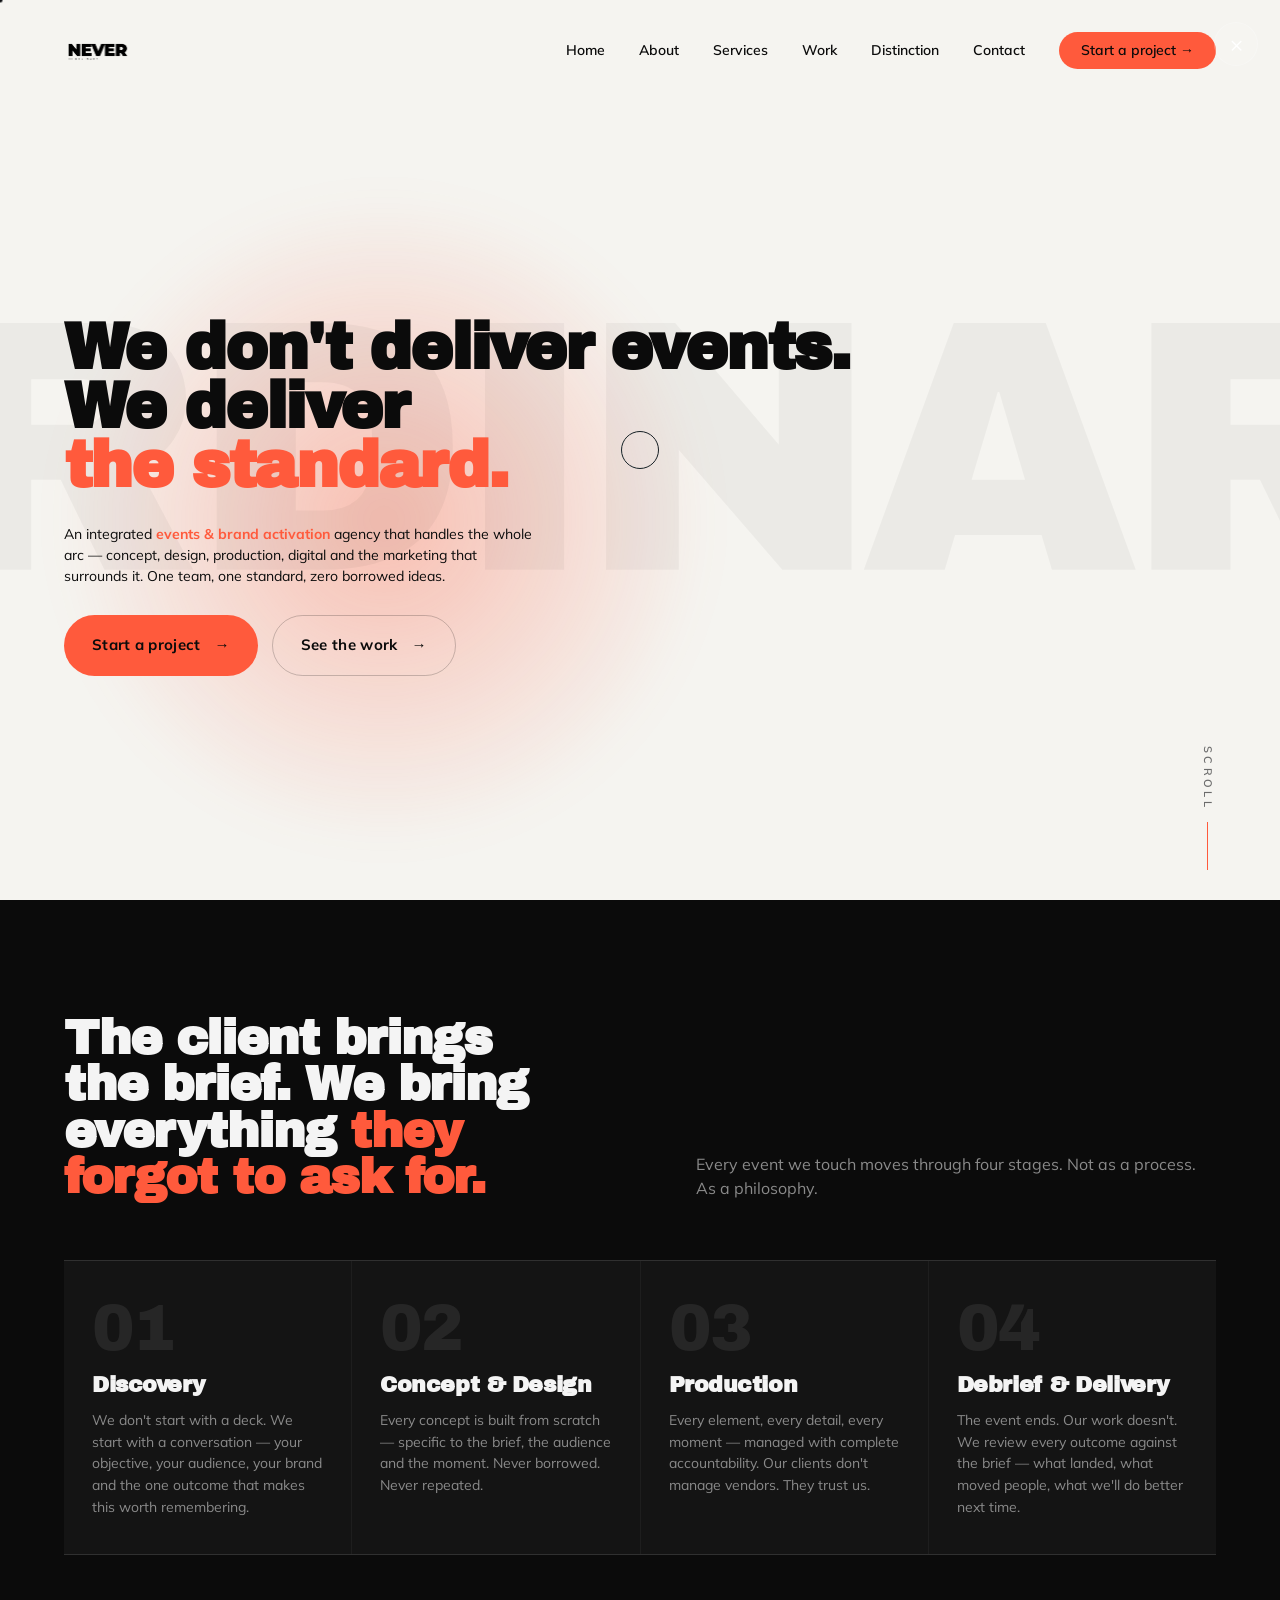
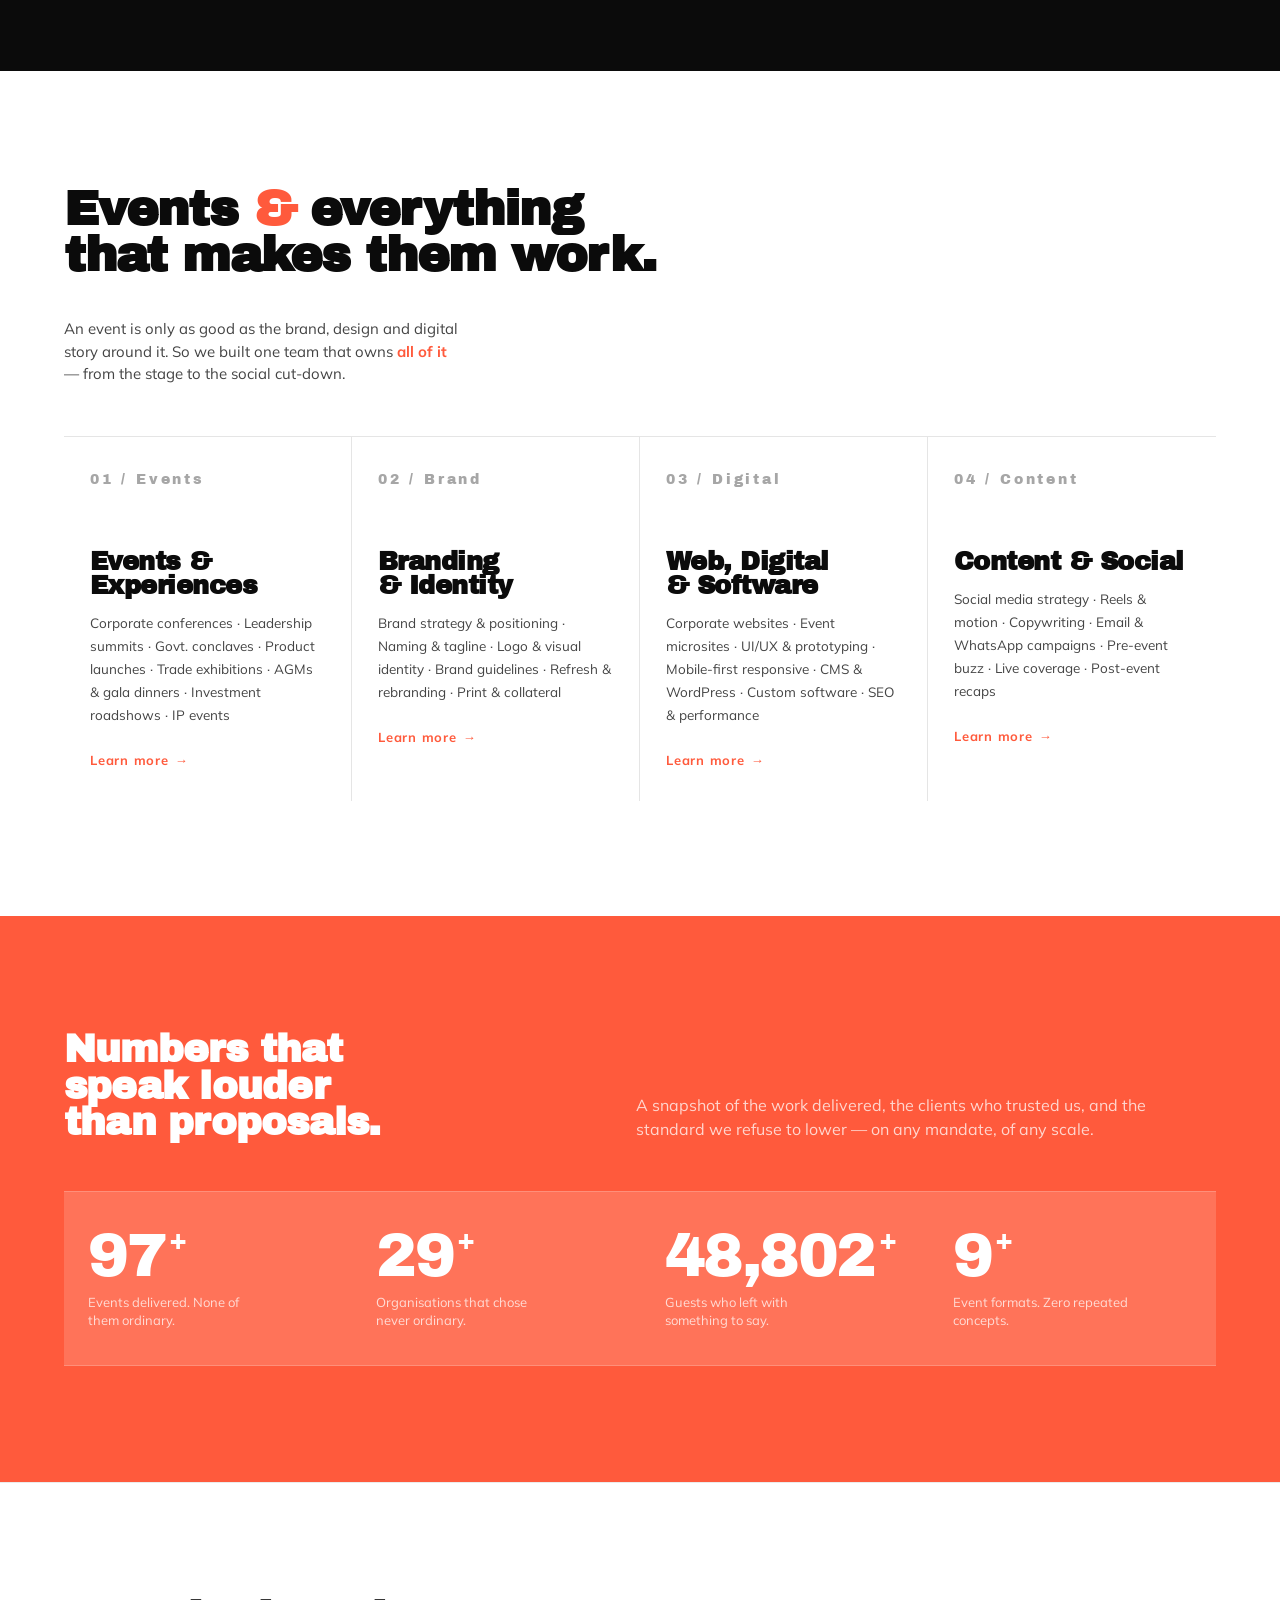
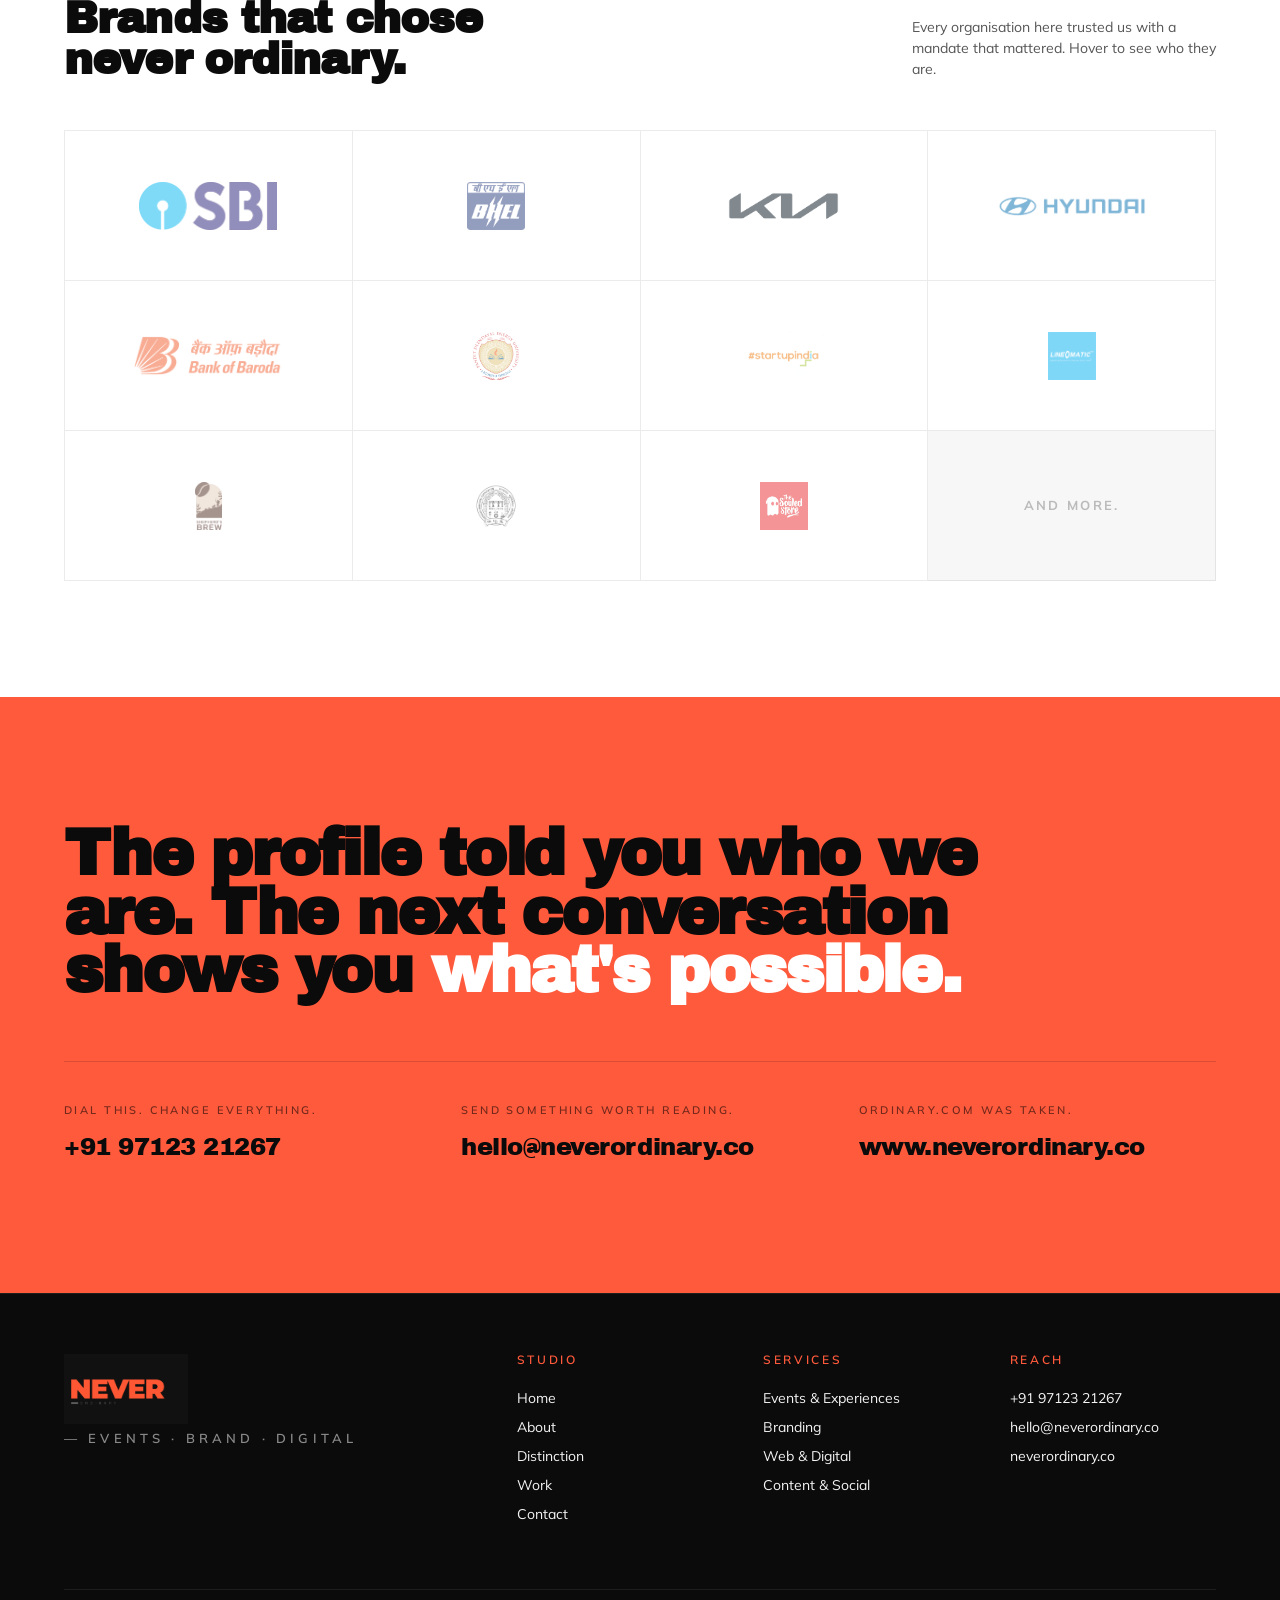
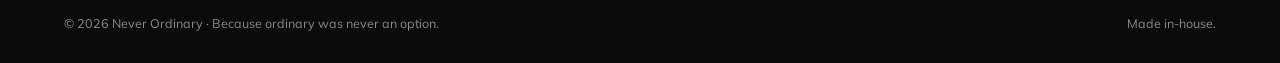
==== commit 251d554e: "Mobile nav fixes, logo size, and UI improvements - Fixed mobile drawer: proper iOS scroll lock, visi" ====
--- a/index.html
+++ b/index.html
@@ -51,10 +51,10 @@
     <div class="hero__glow" aria-hidden="true"></div>
     <div class="hero__bgword" aria-hidden="true">ORDINARY</div>
 
-    <div class="hero__meta">
+    <!-- <div class="hero__meta">
       <span><span class="dot"></span>Available for 2026 mandates</span>
       <span>Ahmedabad · India · Worldwide</span>
-    </div>
+    </div> -->
 
     <div class="hero__inner">
       <h1 class="hero__head">
@@ -89,15 +89,14 @@
     </div> -->
     </div>
 
-    <div class="hero__scroll" aria-hidden="true">SCROLL · 01 / 08</div>
+    <a href="#approach" class="hero__scroll" aria-label="Scroll to next section">SCROLL</a>
   </section>
 
   <!-- ===================== APPROACH ===================== -->
-  <section class="approach">
+  <section class="approach" id="approach">
     <div class="wrap">
       <div class="approach__head reveal">
         <div>
-          <p class="eyebrow">Approach · 05</p>
           <h2>The client brings the brief. We bring everything <em>they forgot to ask for.</em></h2>
         </div>
         <p class="lead">Every event we touch moves through four stages. Not as a process. As a philosophy.</p>
@@ -147,24 +146,28 @@
           <h3 class="cap__title">Events &amp; Experiences</h3>
           <p class="cap__tags">Corporate conferences · Leadership summits · Govt. conclaves · Product launches · Trade
             exhibitions · AGMs &amp; gala dinners · Investment roadshows · IP events</p>
+          <a href="services/#events" class="cap__more">Learn more <span class="arr">→</span></a>
         </article>
         <article class="cap">
           <div class="cap__num">02 / Brand</div>
           <h3 class="cap__title">Branding &amp; Identity</h3>
           <p class="cap__tags">Brand strategy &amp; positioning · Naming &amp; tagline · Logo &amp; visual identity ·
             Brand guidelines · Refresh &amp; rebranding · Print &amp; collateral</p>
+          <a href="services/#branding" class="cap__more">Learn more <span class="arr">→</span></a>
         </article>
         <article class="cap">
           <div class="cap__num">03 / Digital</div>
           <h3 class="cap__title">Web, Digital &amp; Software</h3>
           <p class="cap__tags">Corporate websites · Event microsites · UI/UX &amp; prototyping · Mobile-first responsive
             · CMS &amp; WordPress · Custom software · SEO &amp; performance</p>
+          <a href="services/#digital" class="cap__more">Learn more <span class="arr">→</span></a>
         </article>
         <article class="cap">
           <div class="cap__num">04 / Content</div>
           <h3 class="cap__title">Content &amp; Social</h3>
           <p class="cap__tags">Social media strategy · Reels &amp; motion · Copywriting · Email &amp; WhatsApp campaigns
             · Pre-event buzz · Live coverage · Post-event recaps</p>
+          <a href="services/#content" class="cap__more">Learn more <span class="arr">→</span></a>
         </article>
       </div>
     </div>
@@ -175,7 +178,6 @@
     <div class="wrap">
       <div class="stats__head reveal">
         <div>
-          <p class="eyebrow">Impact · 04</p>
           <h2 class="h-2">Numbers that speak louder than proposals.</h2>
         </div>
         <p class="lead">A snapshot of the work delivered, the clients who trusted us, and the standard we refuse to
@@ -208,7 +210,6 @@
     <div class="wrap">
       <div class="partners__head reveal">
         <div>
-          <p class="eyebrow" style="color:var(--c-orange)">Partnerships</p>
           <h2 style="color:#0B0B0B">Brands that chose<br>never ordinary.</h2>
         </div>
         <p>Every organisation here trusted us with a mandate that mattered. Hover to see who they are.</p>
@@ -259,7 +260,6 @@
   <!-- ===================== CLOSER ===================== -->
   <section class="closer">
     <div class="wrap reveal">
-      <p class="eyebrow closer__eyebrow">Next conversation · 08</p>
       <h2>The profile told you who we are. The next conversation shows you <em>what&apos;s possible.</em></h2>
 
       <div class="closer__row">
@@ -284,7 +284,7 @@
     <div class="wrap">
       <div class="foot__top">
         <div class="foot__brand">
-          <img src="assets/images/Master%20Version%20Transparent.png" alt="Never Ordinary" class="foot__logo-img">
+          <img src="assets/images/MasterVersionDark.png" alt="Never Ordinary" class="foot__logo-img">
           <small>— Events · Brand · Digital</small>
         </div>
         <div class="foot__col">
@@ -311,7 +311,7 @@
       </div>
       <div class="foot__bot">
         <span>© <span data-year></span> Never Ordinary · Because ordinary was never an option.</span>
-        <span>Made in-house. Not in a template.</span>
+        <span>Made in-house.</span>
       </div>
     </div>
   </footer>
--- a/assets/css/main.css
+++ b/assets/css/main.css
@@ -93,11 +93,11 @@
 
 /* ---------- Nav ---------- */
 .nav{position:fixed;top:0;left:0;right:0;z-index:80;
-  padding:22px var(--pad-x);display:flex;align-items:center;justify-content:space-between;
+  padding:28px var(--pad-x);display:flex;align-items:center;justify-content:space-between;
   transition:background var(--t-med),padding var(--t-med),border-color var(--t-med);
   border-bottom:1px solid transparent}
 .nav.is-scrolled{background:rgba(245,244,240,.95);backdrop-filter:blur(14px);
-  border-bottom-color:rgba(0,0,0,.1);padding-top:14px;padding-bottom:14px}
+  border-bottom-color:rgba(0,0,0,.1);padding-top:16px;padding-bottom:16px}
 .nav.is-scrolled .nav__links a{color:#0B0B0B}
 .nav.is-scrolled .nav__burger span{background:#0B0B0B}
 .nav__logo{display:flex;align-items:center;gap:10px;font-family:var(--f-display);
@@ -105,7 +105,7 @@
 .nav__logo .o{color:var(--c-orange)}
 .nav__logo small{font:600 9px/1 var(--f-body);letter-spacing:.32em;
   text-transform:uppercase;color:rgba(255,255,255,.5)}
-.nav__logo-img{height:36px;width:auto;display:block;transition:filter var(--t-fast);filter:brightness(0)}
+.nav__logo-img{height:44px;width:auto;display:block;transition:filter var(--t-fast);filter:brightness(0)}
 .nav__links{display:flex;align-items:center;gap:34px}
 .nav__links a{font-size:14px;font-weight:600;color:#0B0B0B;position:relative;padding:6px 0}
 .nav__links a::after{content:"";position:absolute;left:0;right:0;bottom:0;height:1px;
@@ -117,20 +117,49 @@
 .nav__cta:hover{transform:translateY(-2px)}
 .nav__cta::after{display:none}
 
-.nav__burger{display:none;width:42px;height:42px;border:1px solid rgba(255,255,255,.25);
-  border-radius:50%;align-items:center;justify-content:center;flex-direction:column;gap:5px}
-.nav__burger span{display:block;width:16px;height:1.5px;background:#0B0B0B;transition:transform var(--t-fast),opacity var(--t-fast)}
+.nav__burger{display:none;width:42px;height:42px;border:1px solid rgba(0,0,0,.18);
+  border-radius:50%;align-items:center;justify-content:center;flex-direction:column;gap:5px;
+  transition:border-color var(--t-fast)}
+.nav__burger span{display:block;width:16px;height:1.5px;background:#0B0B0B;transition:transform var(--t-fast),opacity var(--t-fast),background var(--t-fast)}
+.nav__burger.is-open{border-color:rgba(255,255,255,.3)}
+.nav__burger.is-open span{background:#fff}
 .nav__burger.is-open span:nth-child(1){transform:translateY(3.25px) rotate(45deg)}
 .nav__burger.is-open span:nth-child(2){opacity:0}
 .nav__burger.is-open span:nth-child(3){transform:translateY(-3.25px) rotate(-45deg)}
 
-@media (max-width:880px){
-  .nav__links{position:fixed;inset:0;background:#0B0B0B;flex-direction:column;
-    justify-content:center;gap:28px;transform:translateX(100%);transition:transform var(--t-med);z-index:70}
-  .nav__links.is-open{transform:translateX(0)}
-  .nav__links a{font-family:var(--f-display);font-size:36px;color:#fff !important}
+/* Nav goes dark when drawer is open */
+.nav.nav--open{background:#0B0B0B !important;border-bottom-color:rgba(255,255,255,.1) !important}
+.nav.nav--open .nav__logo-img{filter:brightness(1) !important}
+.nav.nav--open .nav__burger{border-color:rgba(255,255,255,.3)}
+.nav.nav--open .nav__burger span{background:#fff}
+
+@media (max-width:880px){
+  .nav__links{
+    position:fixed;top:0;left:0;right:0;bottom:0;
+    background:#0B0B0B;
+    flex-direction:column;align-items:center;justify-content:center;
+    gap:0;padding:80px 32px 48px;
+    overflow-y:auto;-webkit-overflow-scrolling:touch;
+    scrollbar-width:none;
+    transform:translateX(100%);
+    transition:transform .4s cubic-bezier(.2,.7,.2,1);
+    z-index:75;visibility:hidden;
+    isolation:isolate}
+  .nav__links::-webkit-scrollbar{display:none}
+  .nav__links.is-open{transform:translateX(0);visibility:visible}
+  .nav__links a{
+    font-family:var(--f-display);font-size:clamp(22px,5.5vw,36px);
+    color:#fff !important;padding:12px 0;width:100%;text-align:center;
+    border-bottom:1px solid rgba(255,255,255,.07)}
+  .nav__links a:first-child{border-top:1px solid rgba(255,255,255,.07)}
+  .nav__links a:active{color:var(--c-orange) !important}
+  .nav__links a::after{display:none}
   .nav__burger{display:flex}
-  .nav__cta{display:none}
+  .nav__cta{
+    display:inline-flex !important;margin-top:28px;
+    padding:13px 34px !important;font-size:15px;
+    background:var(--c-orange);color:#0B0B0B !important;
+    border-radius:999px;width:auto;justify-content:center}
 }
 
 /* ==========================================================
@@ -356,6 +385,11 @@
 .cap__title{font-family:var(--f-display);font-size:clamp(22px,2vw,28px);
   letter-spacing:-.02em;margin-bottom:14px}
 .cap__tags{font-size:13.5px;line-height:1.7;color:#444;transition:color var(--t-med)}
+.cap__more{display:inline-flex;align-items:center;gap:6px;margin-top:24px;
+  font-size:13px;font-weight:700;letter-spacing:.06em;color:var(--c-orange);
+  transition:gap var(--t-fast)}
+.cap__more:hover{gap:10px}
+.cap:hover .cap__more{color:var(--c-orange)}
 @media (max-width:1100px){.caps__grid{grid-template-columns:1fr 1fr}.cap:nth-child(2){border-right:0}.cap{border-bottom:1px solid rgba(0,0,0,.1)}}
 @media (max-width:880px){.caps__head{flex-direction:column;align-items:flex-start;gap:20px}}
 @media (max-width:600px){.caps__grid{grid-template-columns:1fr}.cap{border-right:0}}
@@ -457,7 +491,7 @@
 .foot__brand em{font-style:normal;color:var(--c-orange)}
 .foot__brand small{display:block;font-family:var(--f-body);font-size:13px;
   letter-spacing:.32em;color:var(--c-muted);margin-top:8px;font-weight:600;text-transform:uppercase}
-.foot__logo-img{height:48px;width:auto;display:block;margin-bottom:8px}
+.foot__logo-img{height:70px;width:auto;display:block;margin-bottom:8px}
 .foot__col h4{font:600 12px/1 var(--f-body);letter-spacing:.22em;
   text-transform:uppercase;color:var(--c-orange);margin-bottom:18px}
 .foot__col a,.foot__col li{display:block;font-size:14px;color:var(--c-fg);padding:4px 0;
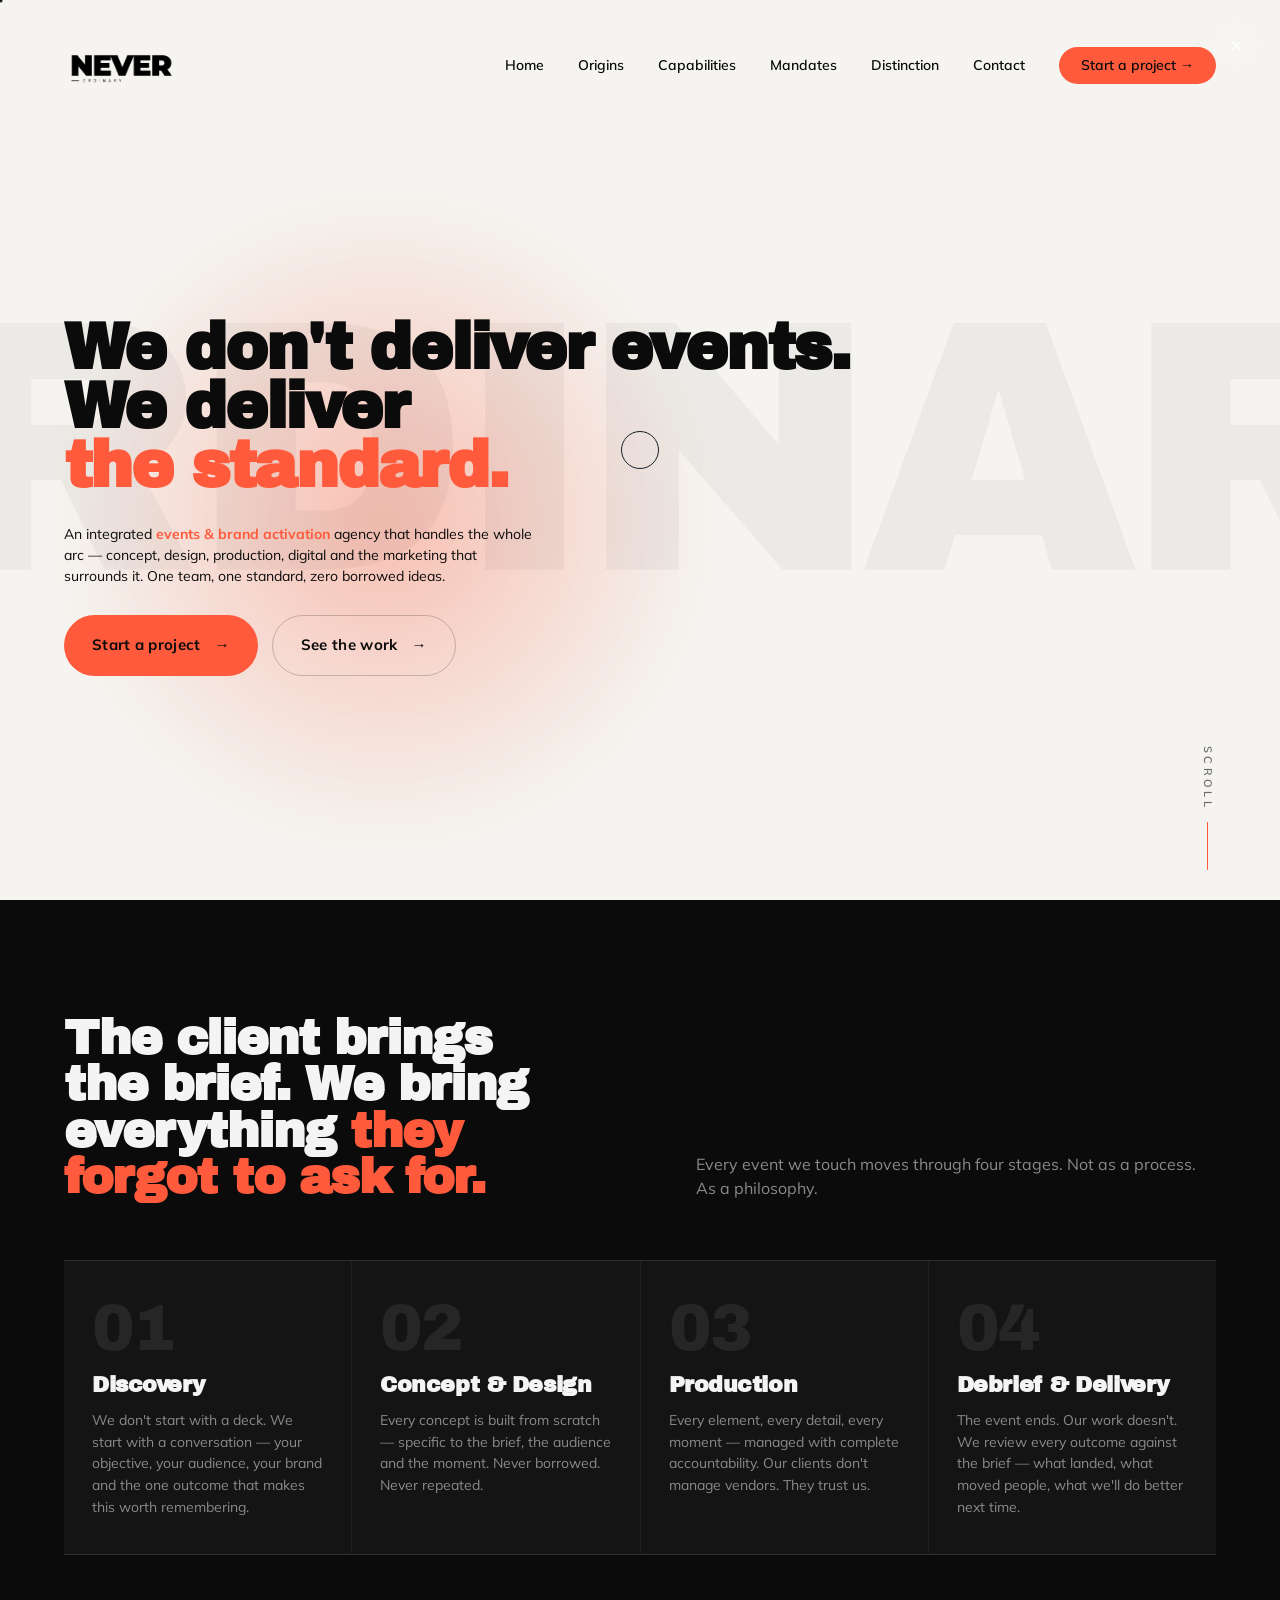
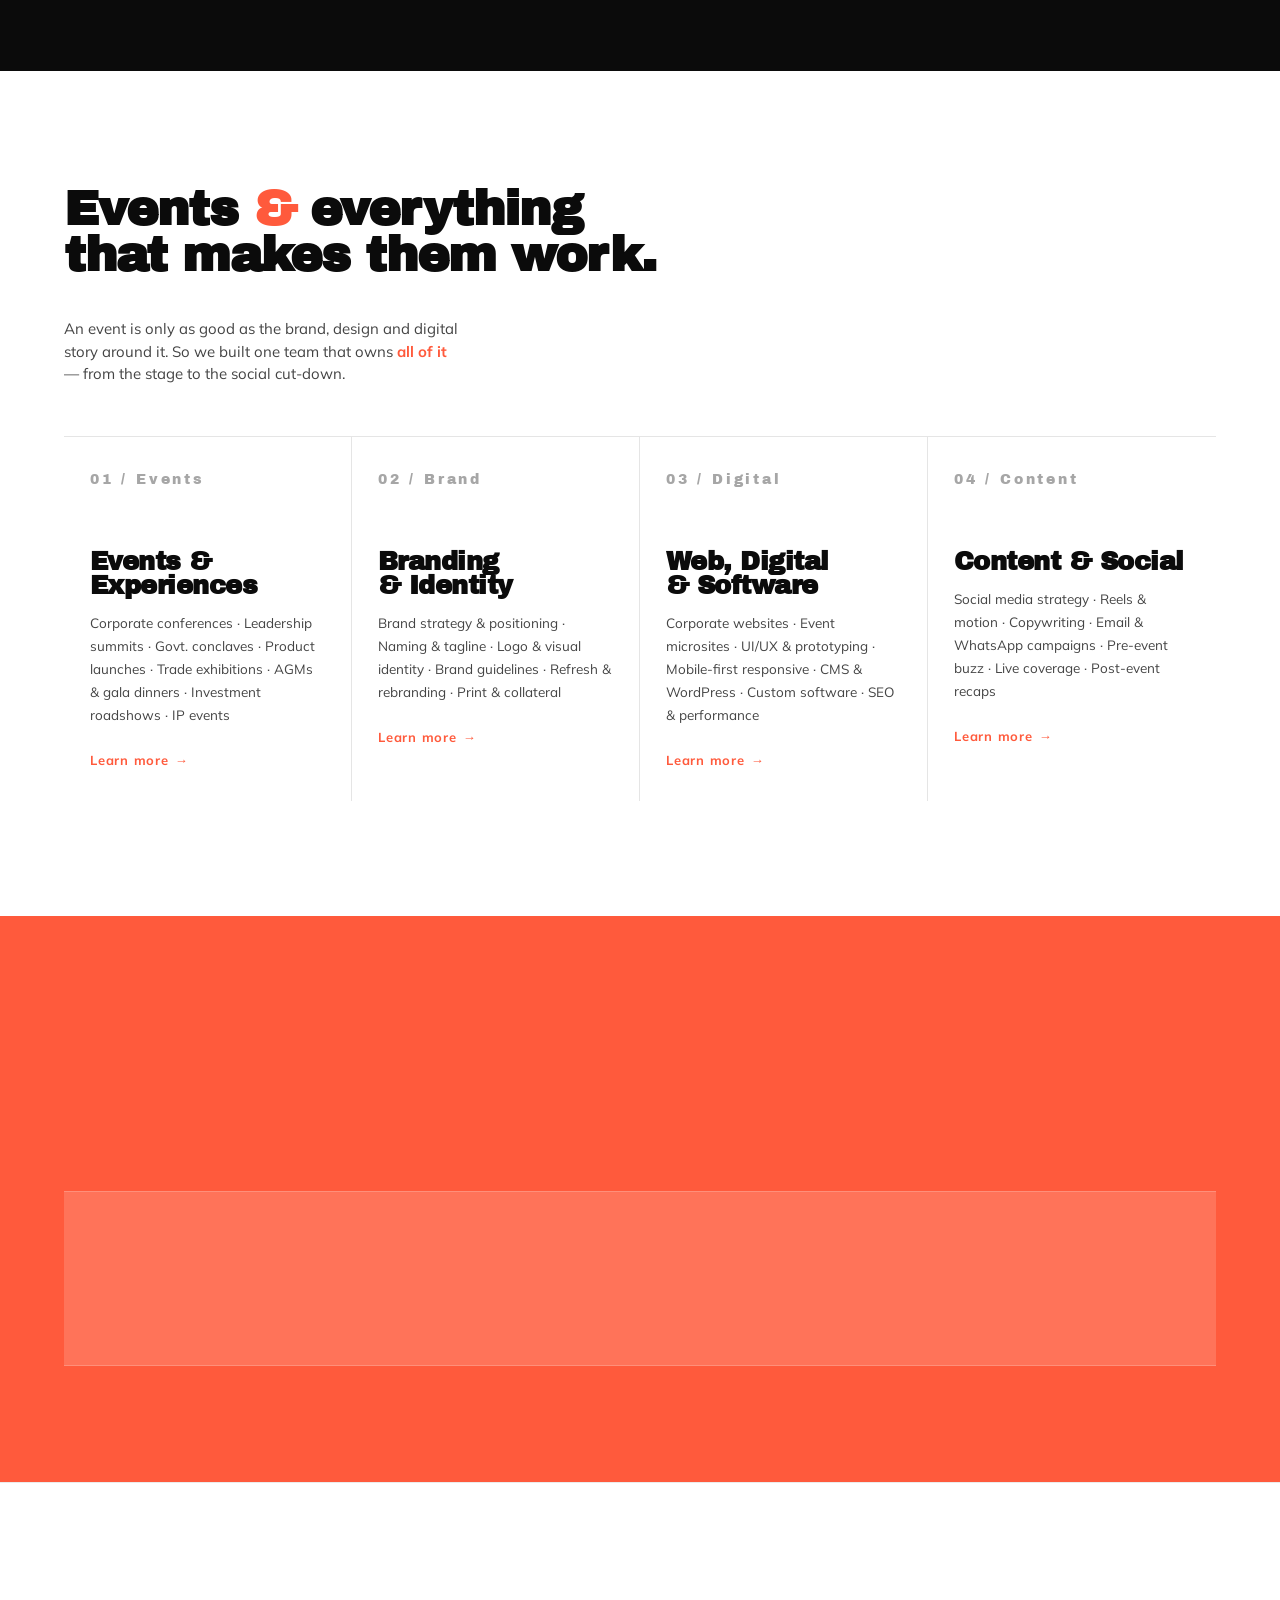
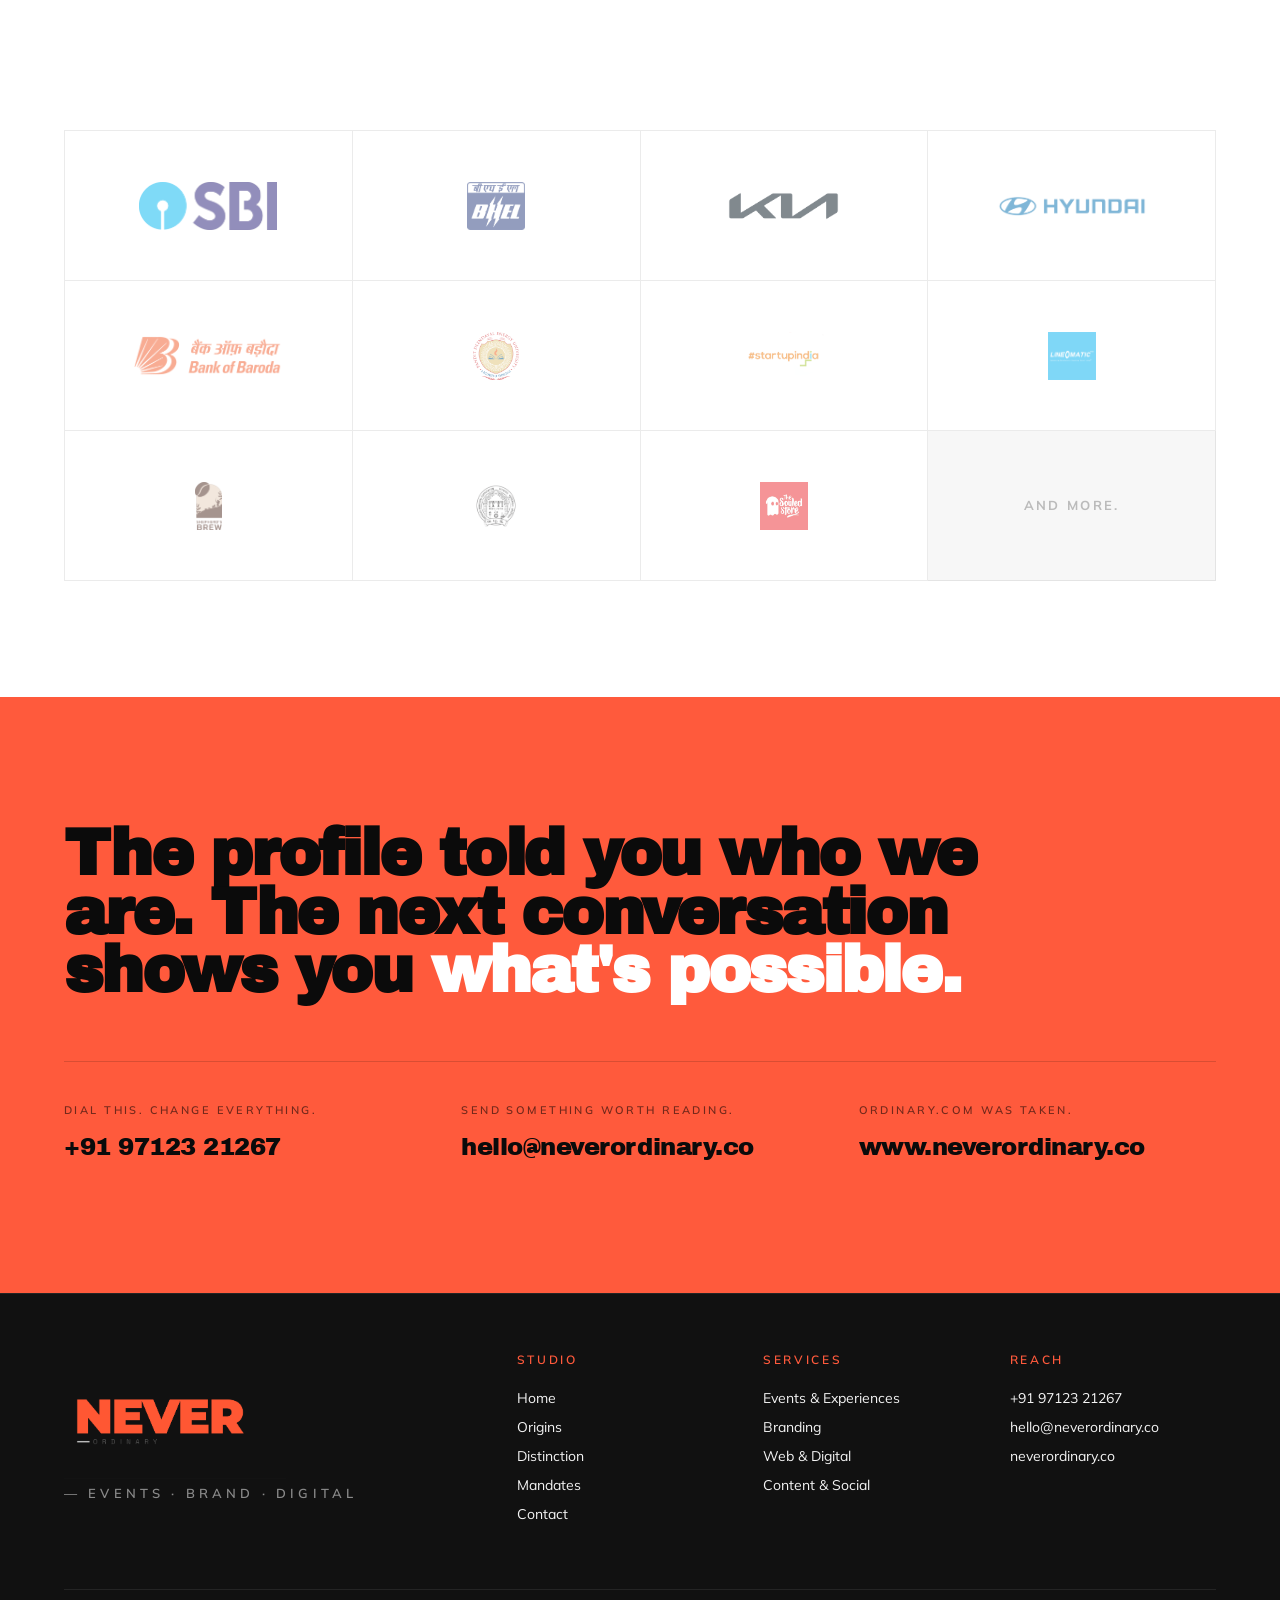
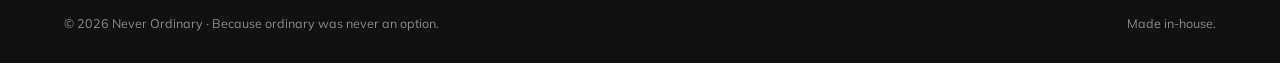
==== commit 63f5eff9: "UI refinements, Web3Forms integration, and nav updates - Wired contact form to Web3Forms (anujay@nev" ====
--- a/index.html
+++ b/index.html
@@ -34,9 +34,9 @@
     </a>
     <nav class="nav__links" aria-label="Primary">
       <a href="./">Home</a>
-      <a href="about/">About</a>
-      <a href="services/">Services</a>
-      <a href="work/">Work</a>
+      <a href="about/">Origins</a>
+      <a href="services/">Capabilities</a>
+      <a href="work/">Mandates</a>
       <a href="distinction/">Distinction</a>
       <a href="contact/">Contact</a>
       <a href="contact/" style="padding: 8px 22px;" class="nav__cta">Start a project →</a>
@@ -290,9 +290,9 @@
         <div class="foot__col">
           <h4>Studio</h4>
           <a href="./">Home</a>
-          <a href="about/">About</a>
+          <a href="about/">Origins</a>
           <a href="distinction/">Distinction</a>
-          <a href="work/">Work</a>
+          <a href="work/">Mandates</a>
           <a href="contact/">Contact</a>
         </div>
         <div class="foot__col">
--- a/assets/css/main.css
+++ b/assets/css/main.css
@@ -105,7 +105,7 @@
 .nav__logo .o{color:var(--c-orange)}
 .nav__logo small{font:600 9px/1 var(--f-body);letter-spacing:.32em;
   text-transform:uppercase;color:rgba(255,255,255,.5)}
-.nav__logo-img{height:44px;width:auto;display:block;transition:filter var(--t-fast);filter:brightness(0)}
+.nav__logo-img{height:75px;width:auto;display:block;transition:filter var(--t-fast);filter:brightness(0)}
 .nav__links{display:flex;align-items:center;gap:34px}
 .nav__links a{font-size:14px;font-weight:600;color:#0B0B0B;position:relative;padding:6px 0}
 .nav__links a::after{content:"";position:absolute;left:0;right:0;bottom:0;height:1px;
@@ -135,16 +135,15 @@
 
 @media (max-width:880px){
   .nav__links{
-    position:fixed;top:0;left:0;right:0;bottom:0;
+    position:fixed;top:0;left:0;
+    width:100vw;height:100vh;height:100svh;
     background:#0B0B0B;
     flex-direction:column;align-items:center;justify-content:center;
     gap:0;padding:80px 32px 48px;
-    overflow-y:auto;-webkit-overflow-scrolling:touch;
-    scrollbar-width:none;
+    overflow:hidden;
     transform:translateX(100%);
     transition:transform .4s cubic-bezier(.2,.7,.2,1);
-    z-index:75;visibility:hidden;
-    isolation:isolate}
+    z-index:75;visibility:hidden}
   .nav__links::-webkit-scrollbar{display:none}
   .nav__links.is-open{transform:translateX(0);visibility:visible}
   .nav__links a{
@@ -483,7 +482,7 @@
    FOOTER
    ========================================================== */
 footer{border-top:1px solid rgba(255,255,255,.08);padding:60px 0 30px;
-  background:#0B0B0B;color:#F4F4F4;
+  background:#111111;color:#F4F4F4;
   --c-fg:#F4F4F4;--c-muted:#8A8A8A;--c-line:rgba(255,255,255,.08);--c-line-strong:rgba(255,255,255,.18)}
 .foot__top{display:grid;grid-template-columns:2fr 1fr 1fr 1fr;gap:40px;margin-bottom:60px}
 .foot__brand{font-family:var(--f-display);font-size:clamp(28px,3.4vw,52px);
@@ -491,7 +490,7 @@
 .foot__brand em{font-style:normal;color:var(--c-orange)}
 .foot__brand small{display:block;font-family:var(--f-body);font-size:13px;
   letter-spacing:.32em;color:var(--c-muted);margin-top:8px;font-weight:600;text-transform:uppercase}
-.foot__logo-img{height:70px;width:auto;display:block;margin-bottom:8px}
+.foot__logo-img{height:125px;width:auto;display:block;margin-bottom:8px}
 .foot__col h4{font:600 12px/1 var(--f-body);letter-spacing:.22em;
   text-transform:uppercase;color:var(--c-orange);margin-bottom:18px}
 .foot__col a,.foot__col li{display:block;font-size:14px;color:var(--c-fg);padding:4px 0;
@@ -541,6 +540,38 @@
 .page-hero h1 em{font-style:normal;color:var(--c-orange)}
 .page-hero p{font-size:clamp(15px,1.2vw,18px);color:var(--c-muted);max-width:56ch;line-height:1.6}
 .page-hero__cta{margin-top:36px}
+
+/* dark hero variant */
+.page-hero--dark{
+  background:#0B0B0B;color:#F4F4F4;
+  --c-fg:#F4F4F4;--c-muted:#8A8A8A;
+  --c-line:rgba(255,255,255,.08);--c-line-strong:rgba(255,255,255,.2);
+  border-bottom-color:rgba(255,255,255,.08)}
+.page-hero--dark .page-hero__bg{color:rgba(255,255,255,.035)}
+.page-hero--dark .nav__logo-img{filter:brightness(1)}
+
+/* service nav strip */
+.svc-nav-strip{background:#0B0B0B}
+.svc-jump{display:grid;grid-template-columns:repeat(4,1fr)}
+.svc-jump a{display:flex;flex-direction:column;gap:8px;
+  padding:28px 0;border-right:1px solid rgba(255,255,255,.08);
+  font-size:14px;font-weight:600;color:rgba(255,255,255,.5);
+  letter-spacing:.01em;transition:color var(--t-fast)}
+.svc-jump a:last-child{border-right:0}
+.svc-jump a span{font-family:var(--f-display);font-size:11px;
+  letter-spacing:.2em;color:var(--c-orange);display:block}
+.svc-jump a:hover{color:#fff}
+@media (max-width:720px){
+  .svc-jump{grid-template-columns:1fr 1fr}
+  .svc-jump a:nth-child(2){border-right:0}
+  .svc-jump a:nth-child(3){border-top:1px solid rgba(255,255,255,.08)}
+  .svc-jump a:nth-child(4){border-top:1px solid rgba(255,255,255,.08);border-right:0}
+}
+@media (max-width:480px){
+  .svc-jump{grid-template-columns:1fr}
+  .svc-jump a{border-right:0;border-top:1px solid rgba(255,255,255,.08);padding:18px 0}
+  .svc-jump a:first-child{border-top:0}
+}
 
 /* breadcrumb */
 .breadcrumb{display:flex;align-items:center;gap:10px;
@@ -634,6 +665,8 @@
 /* service detail page */
 .svc-detail{padding:clamp(64px,9vw,120px) 0;border-top:1px solid var(--c-line)}
 .svc-detail--alt{background:var(--c-bg-2)}
+.svc-detail--dark{background:#0B0B0B;color:#F4F4F4;border-top:0;
+  --c-fg:#F4F4F4;--c-muted:#8A8A8A;--c-line:rgba(255,255,255,.08);--c-line-strong:rgba(255,255,255,.18)}
 .svc-detail__intro{display:grid;grid-template-columns:1fr 1fr;gap:80px;
   align-items:start;margin-bottom:clamp(60px,8vw,100px);padding-bottom:clamp(60px,8vw,100px);
   border-bottom:1px solid var(--c-line)}
@@ -661,7 +694,6 @@
   background:#0B0B0B;color:#F4F4F4;
   --c-fg:#F4F4F4;--c-muted:#8A8A8A;--c-line:rgba(255,255,255,.08);--c-line-strong:rgba(255,255,255,.18)}
 .mandates__layout{display:flex;flex-direction:column;gap:56px}
-.mandate-group{}
 .mandate-group__title{font:600 11px/1 var(--f-body);letter-spacing:.22em;
   text-transform:uppercase;color:var(--c-orange);
   padding-bottom:14px;border-bottom:1px solid var(--c-orange);margin-bottom:0}
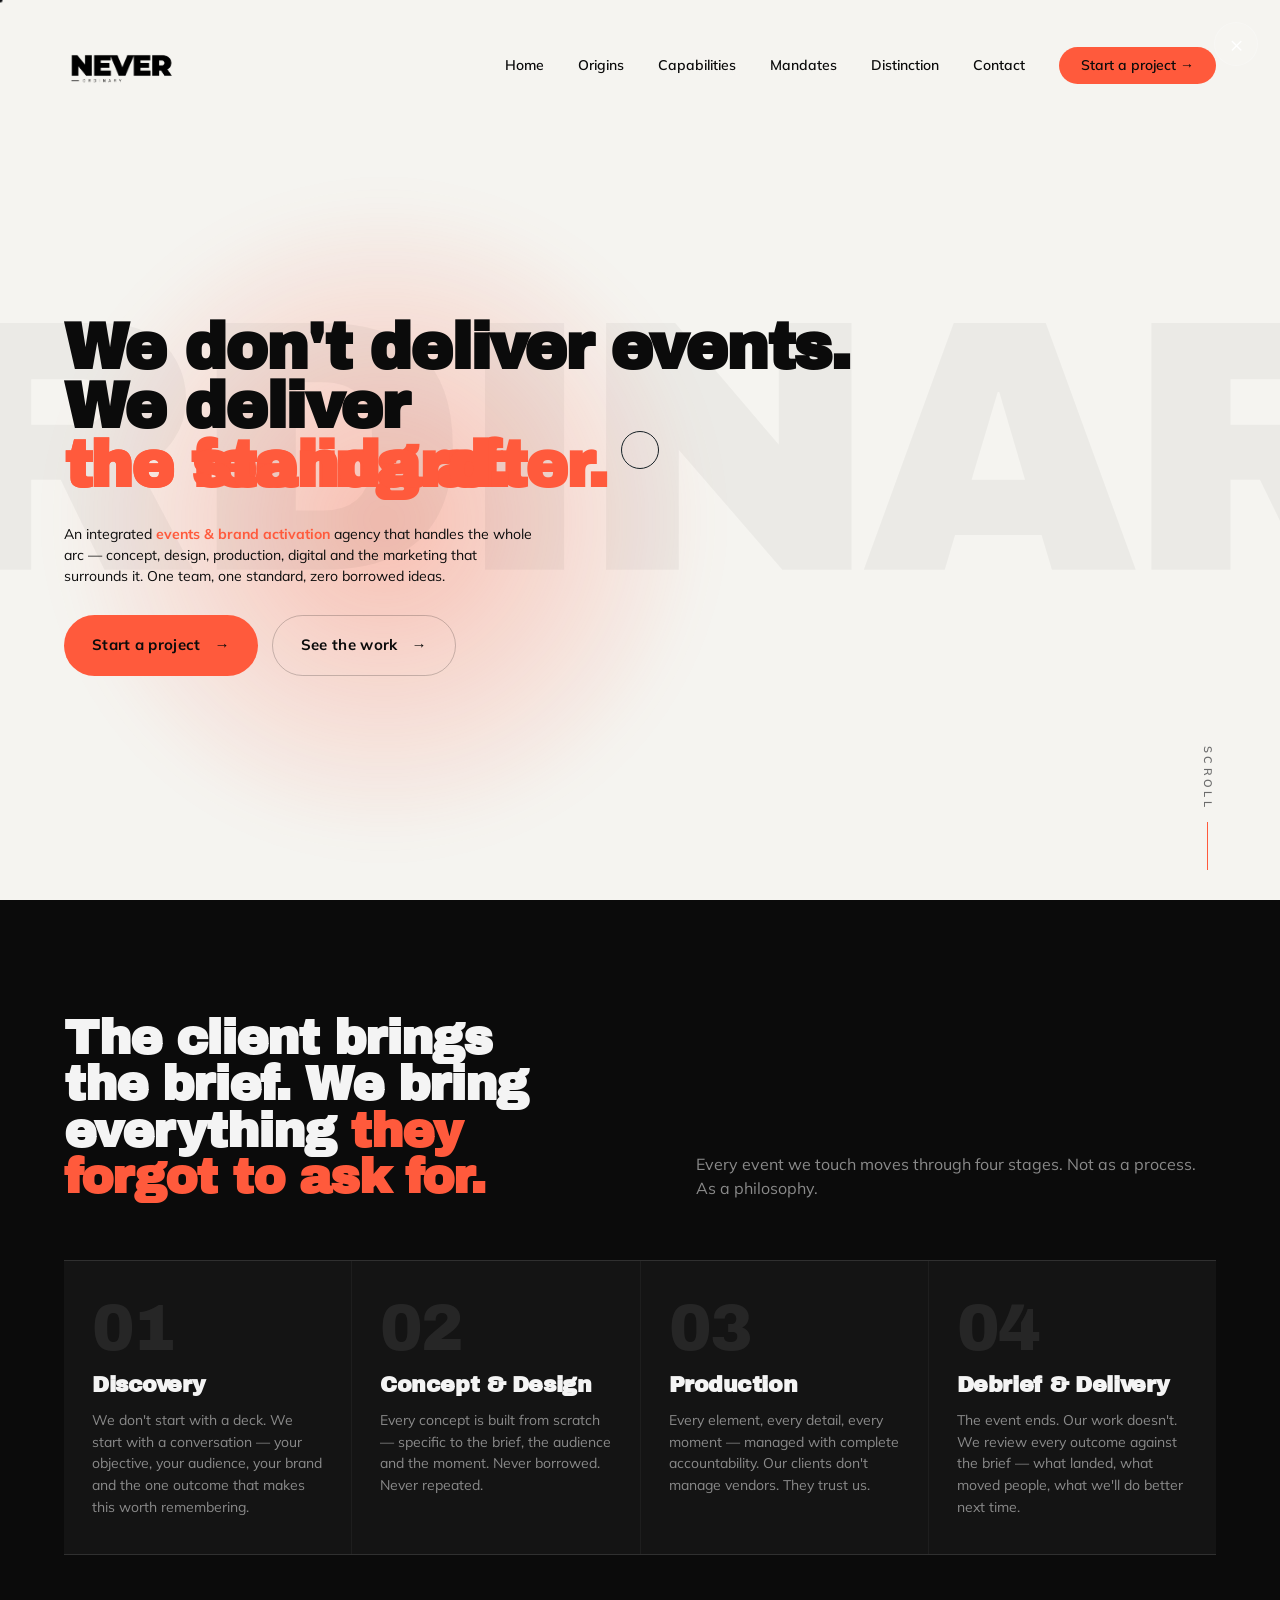
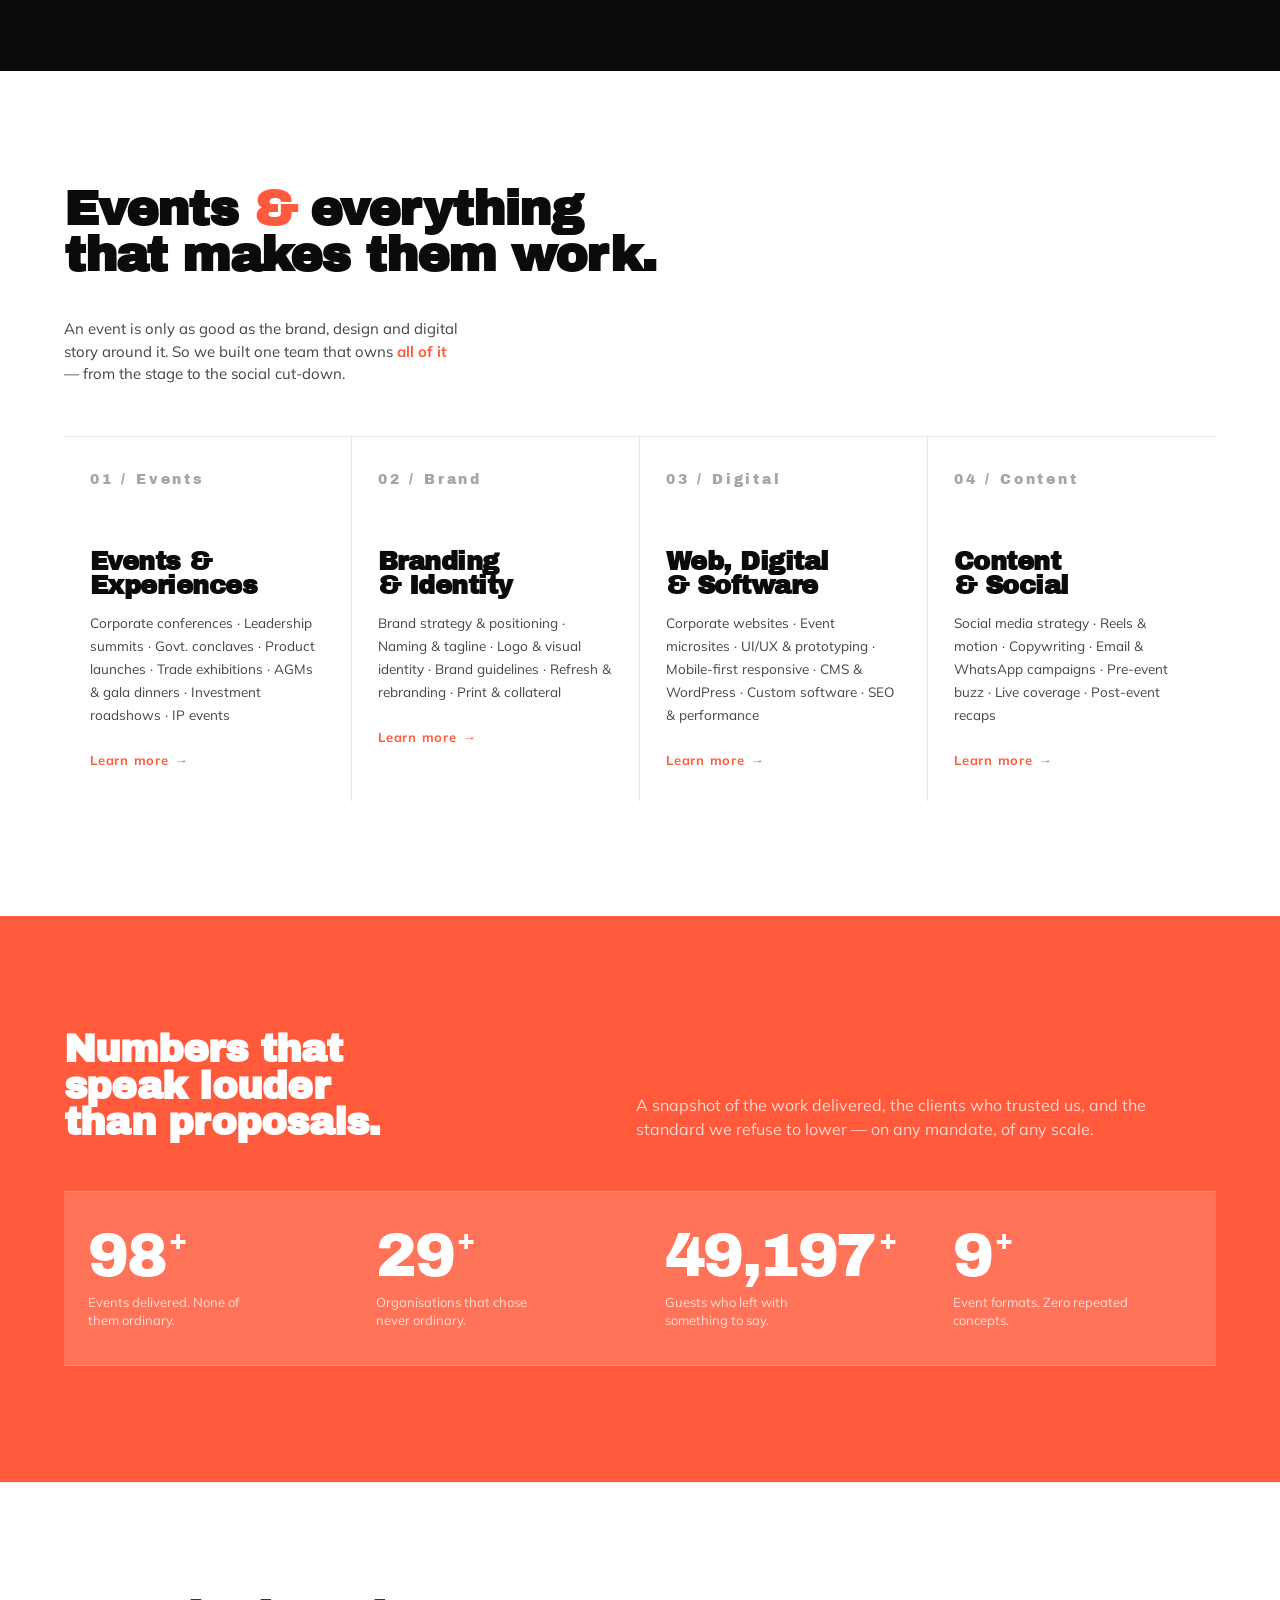
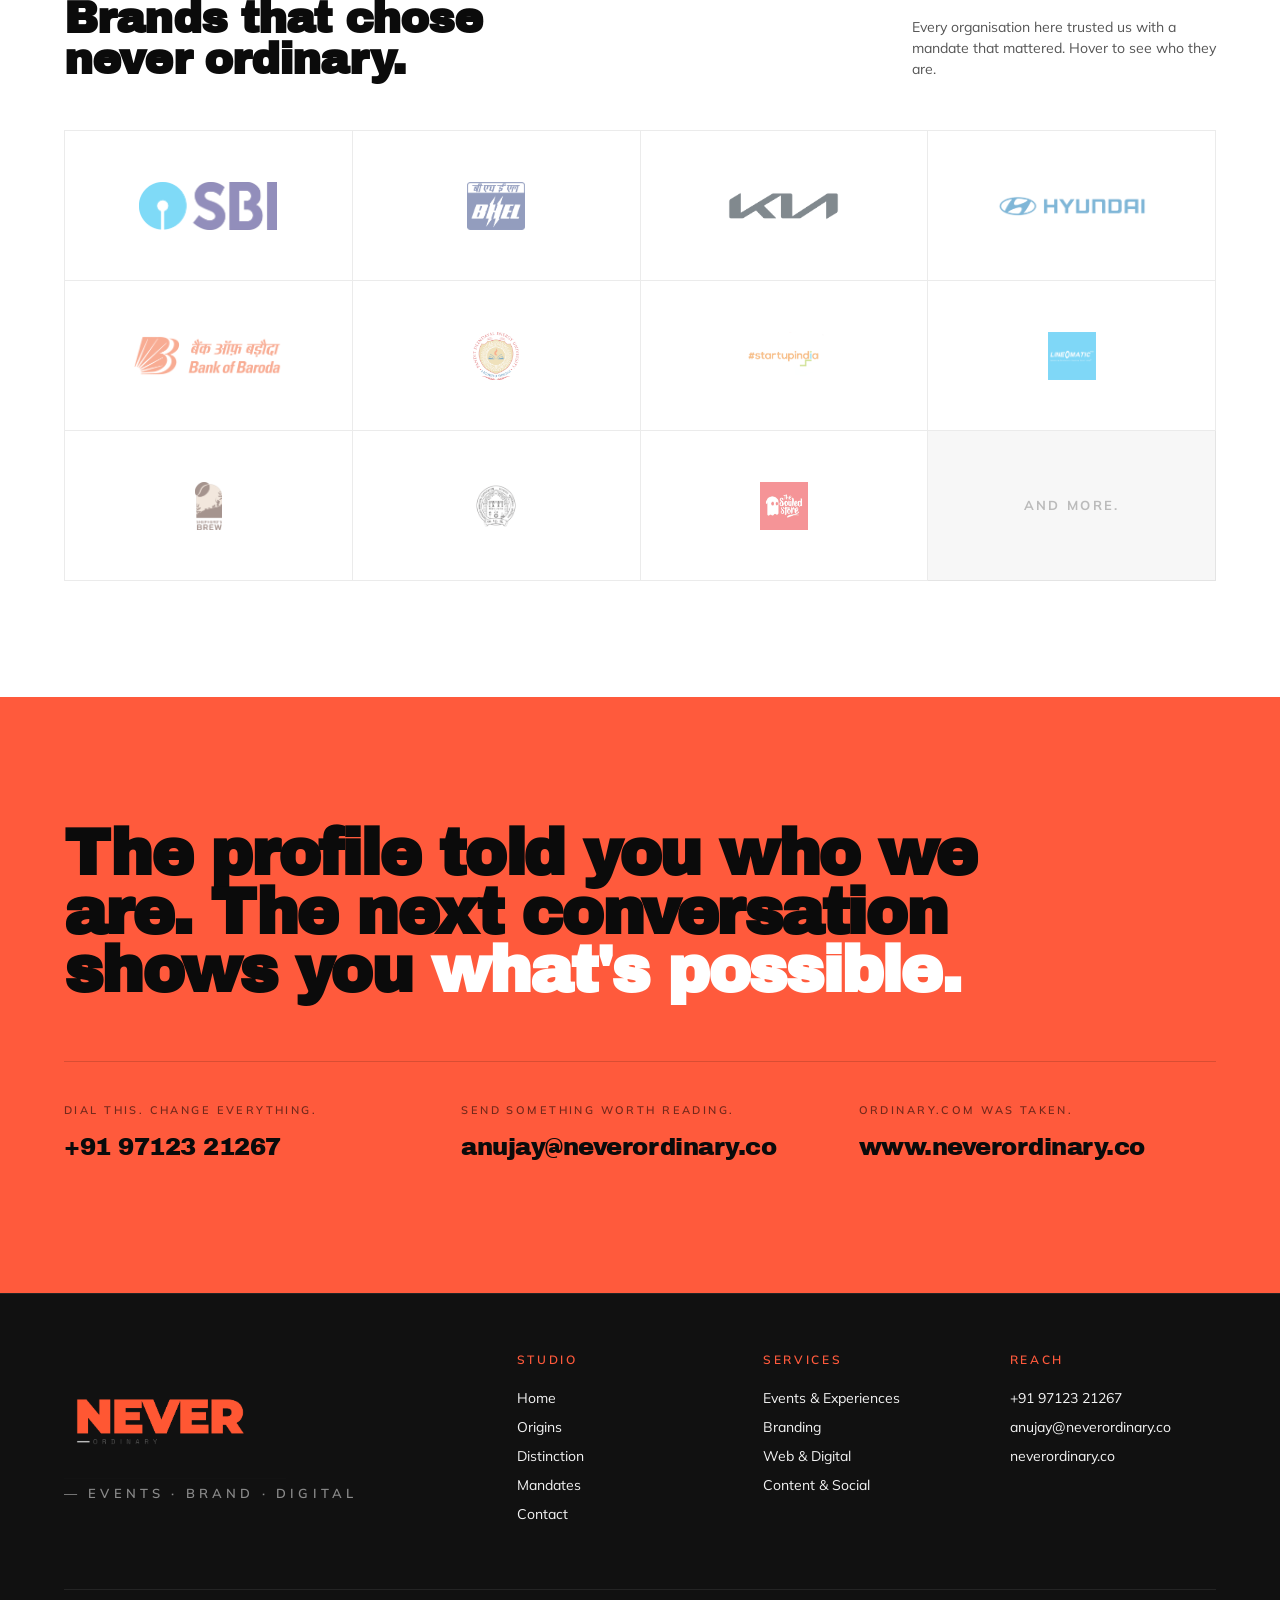
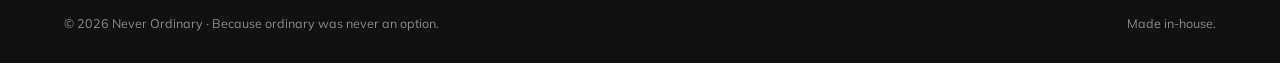
==== commit 955cc63c: "UI refinements on home page" ====
--- a/index.html
+++ b/index.html
@@ -164,7 +164,7 @@
         </article>
         <article class="cap">
           <div class="cap__num">04 / Content</div>
-          <h3 class="cap__title">Content &amp; Social</h3>
+          <h3 class="cap__title">Content<br>&amp; Social</h3>
           <p class="cap__tags">Social media strategy · Reels &amp; motion · Copywriting · Email &amp; WhatsApp campaigns
             · Pre-event buzz · Live coverage · Post-event recaps</p>
           <a href="services/#content" class="cap__more">Learn more <span class="arr">→</span></a>
@@ -269,7 +269,7 @@
         </div>
         <div>
           <span class="lbl">Send something worth reading.</span>
-          <a href="mailto:hello@neverordinary.co">hello@neverordinary.co</a>
+          <a href="mailto:anujay@neverordinary.co">anujay@neverordinary.co</a>
         </div>
         <div>
           <span class="lbl">ordinary.com was taken.</span>
@@ -305,7 +305,7 @@
         <div class="foot__col">
           <h4>Reach</h4>
           <a href="tel:+919712321267">+91 97123 21267</a>
-          <a href="mailto:hello@neverordinary.co">hello@neverordinary.co</a>
+          <a href="mailto:anujay@neverordinary.co">anujay@neverordinary.co</a>
           <a href="https://www.neverordinary.co">neverordinary.co</a>
         </div>
       </div>
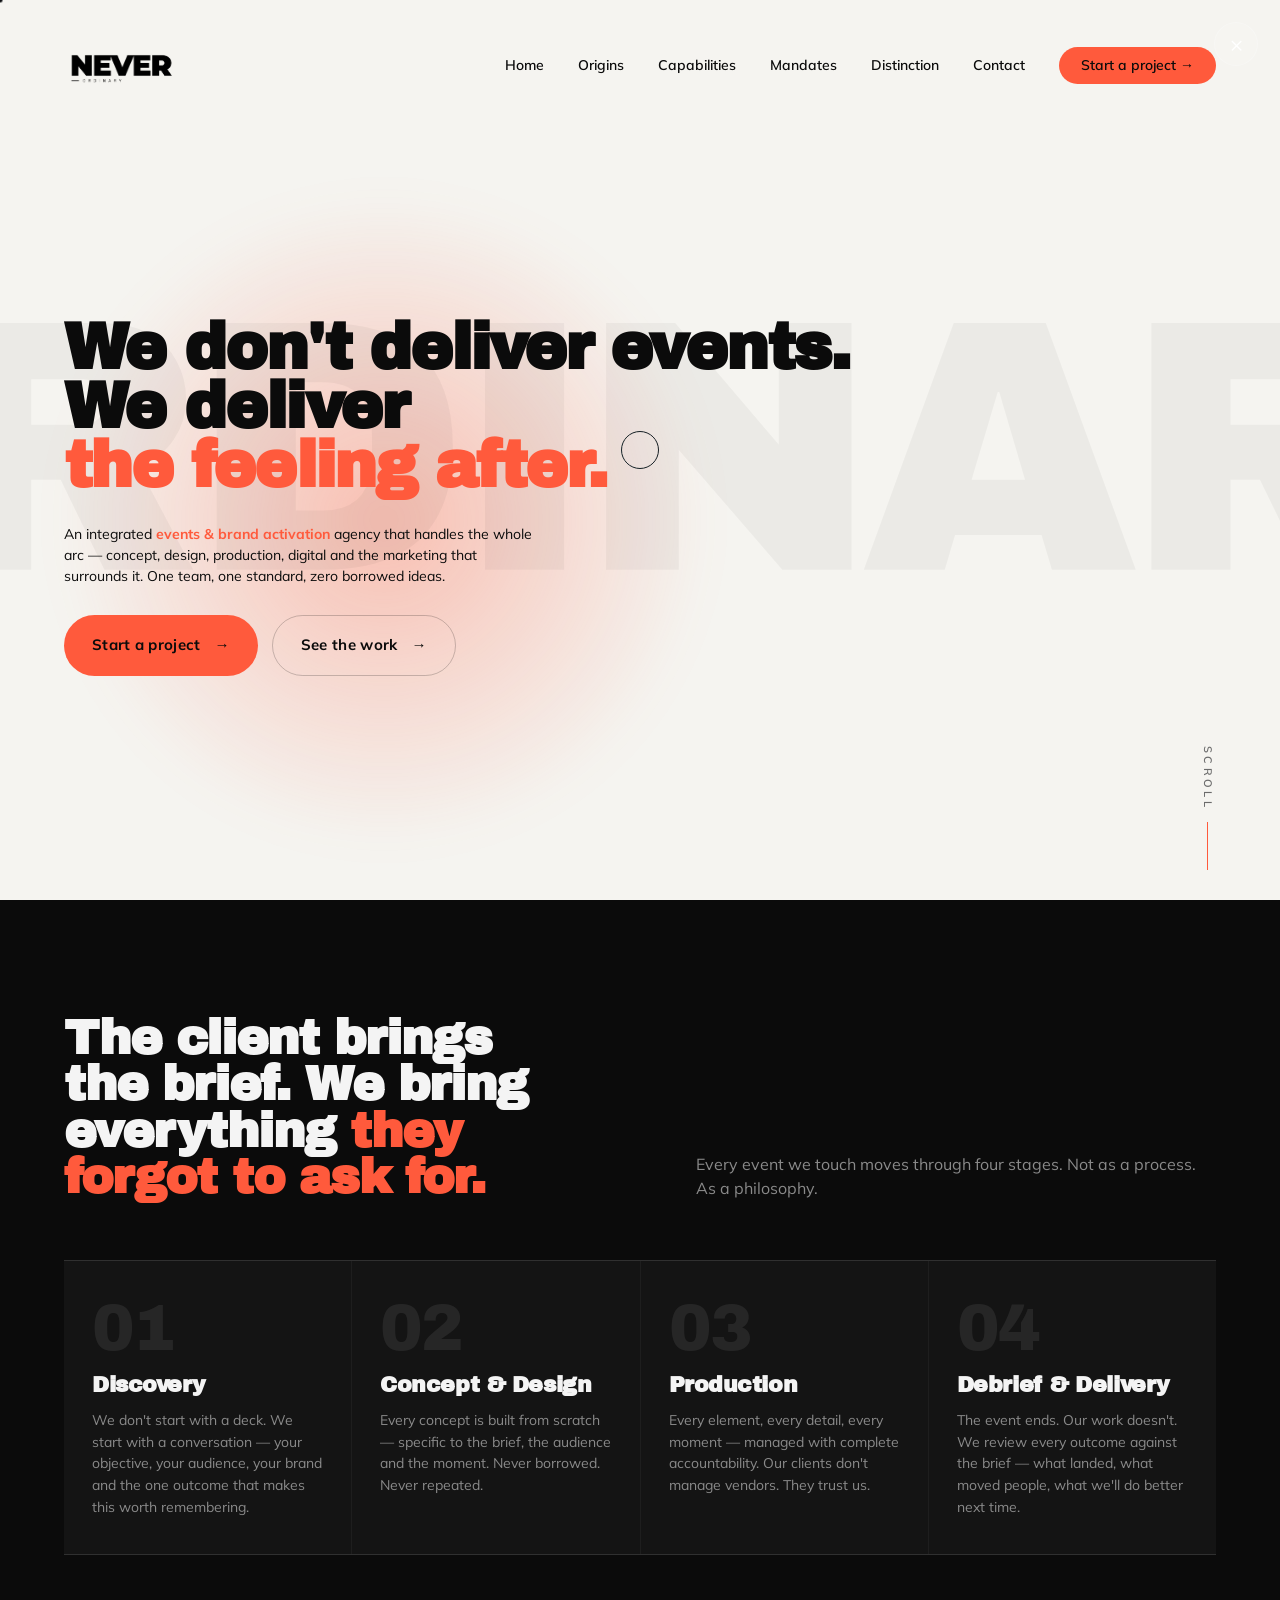
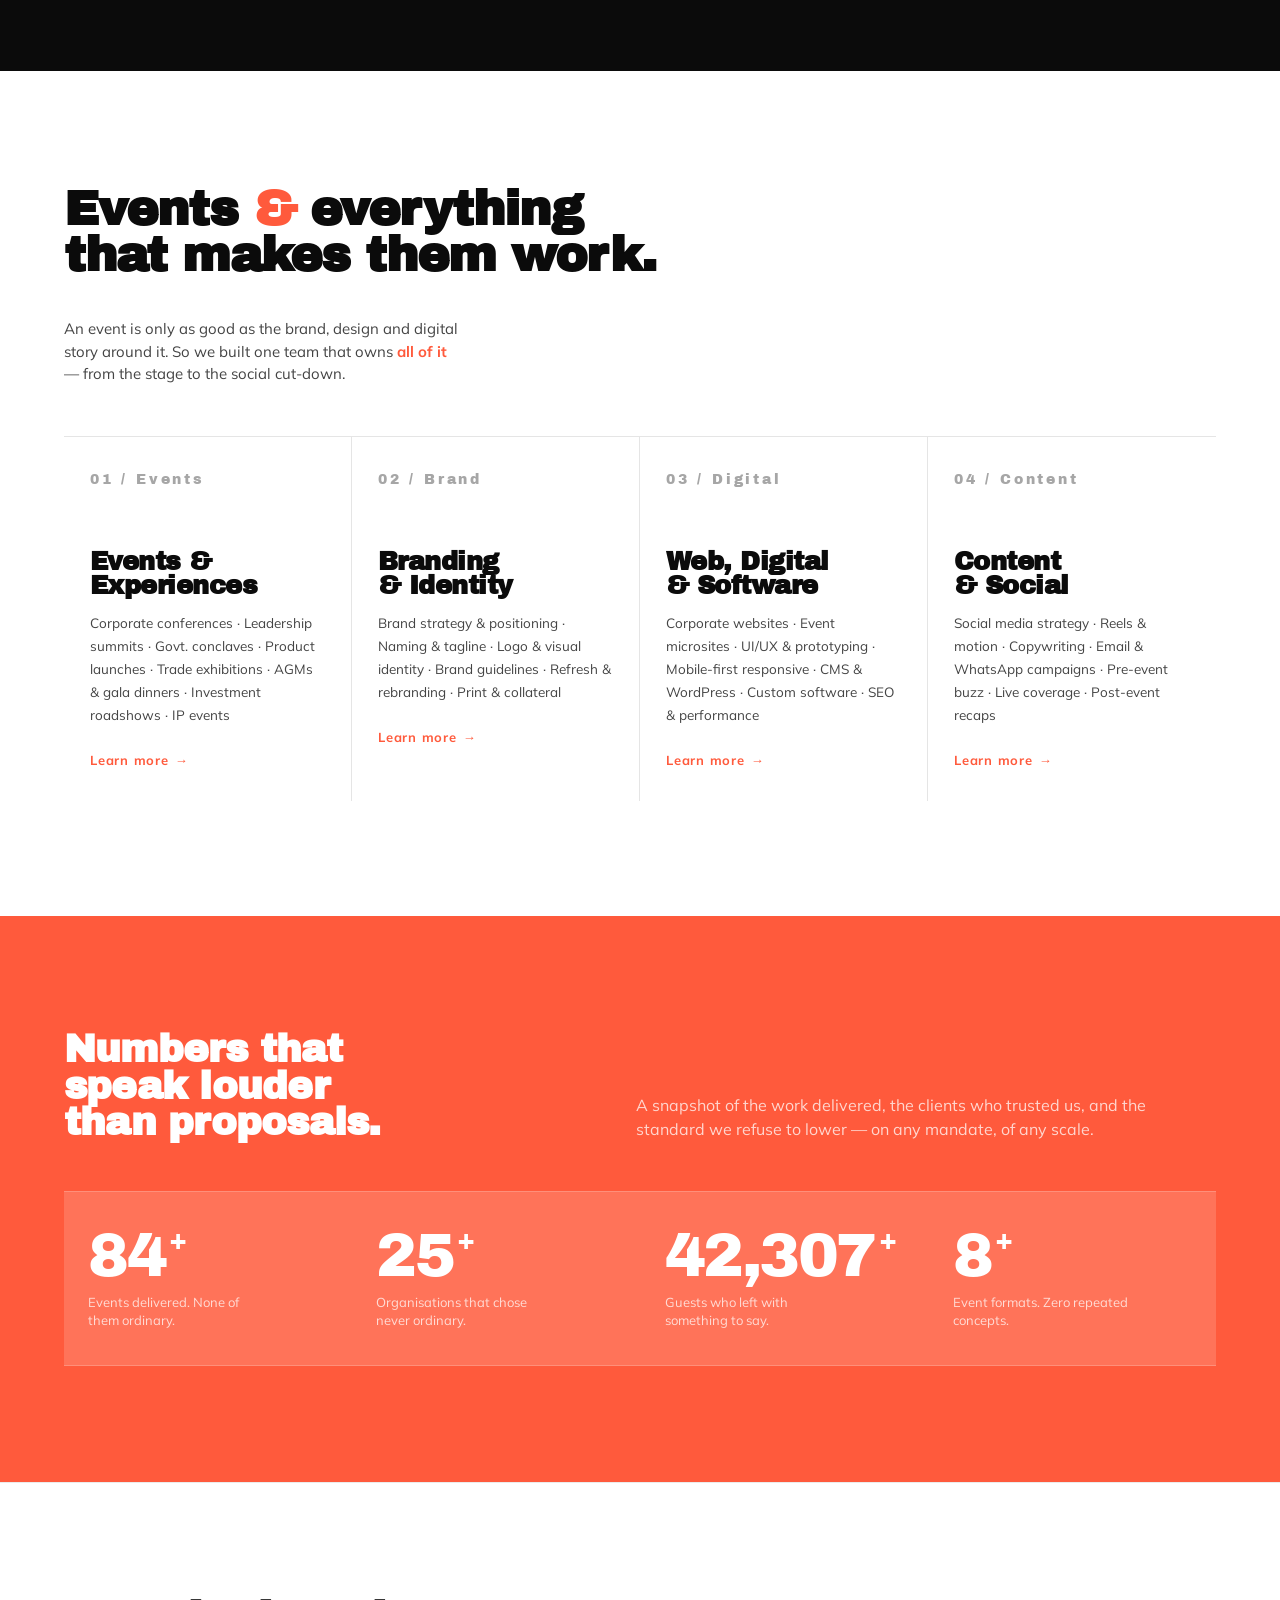
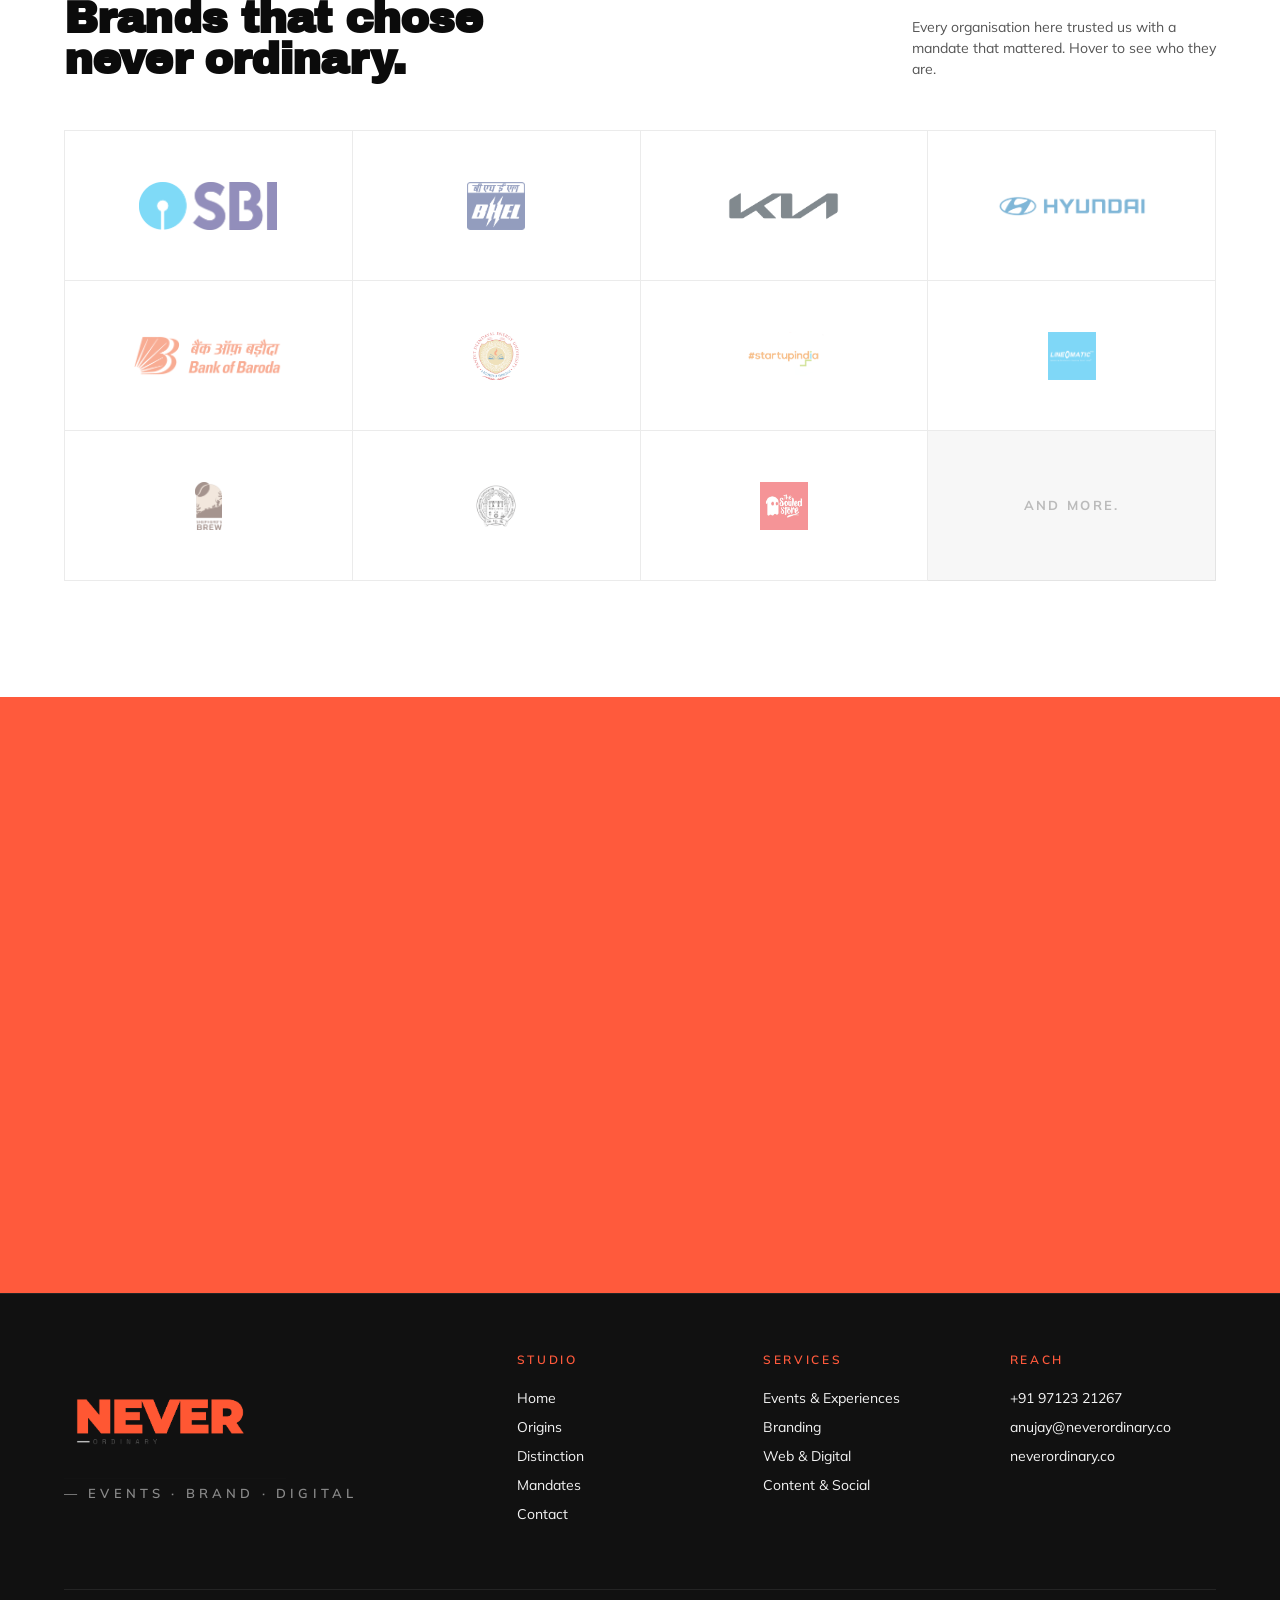
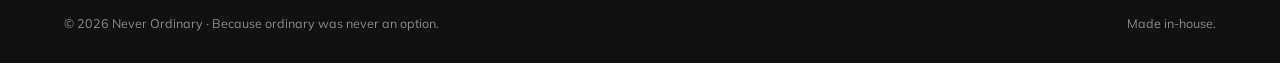
==== commit 63f7cc45: "Add GA4, Web3Forms, nav renames, and UI polish - Added Google Analytics (G-B5BW758E6T) to all 7 page" ====
--- a/index.html
+++ b/index.html
@@ -20,6 +20,14 @@
   <link rel="stylesheet" href="assets/css/main.css">
   <link rel="icon"
     href="data:image/svg+xml,%3Csvg xmlns='http://www.w3.org/2000/svg' viewBox='0 0 100 100'%3E%3Crect width='100' height='100' fill='%230B0B0B'/%3E%3Ctext x='50' y='68' font-family='Arial Black' font-size='60' fill='%23FF5A3C' text-anchor='middle'%3EN%3C/text%3E%3C/svg%3E">
+<!-- Google tag (gtag.js) -->
+<script async src="https://www.googletagmanager.com/gtag/js?id=G-B5BW758E6T"></script>
+<script>
+  window.dataLayer = window.dataLayer || [];
+  function gtag(){dataLayer.push(arguments);}
+  gtag('js', new Date());
+  gtag('config', 'G-B5BW758E6T');
+</script>
 </head>
 
 <body>
